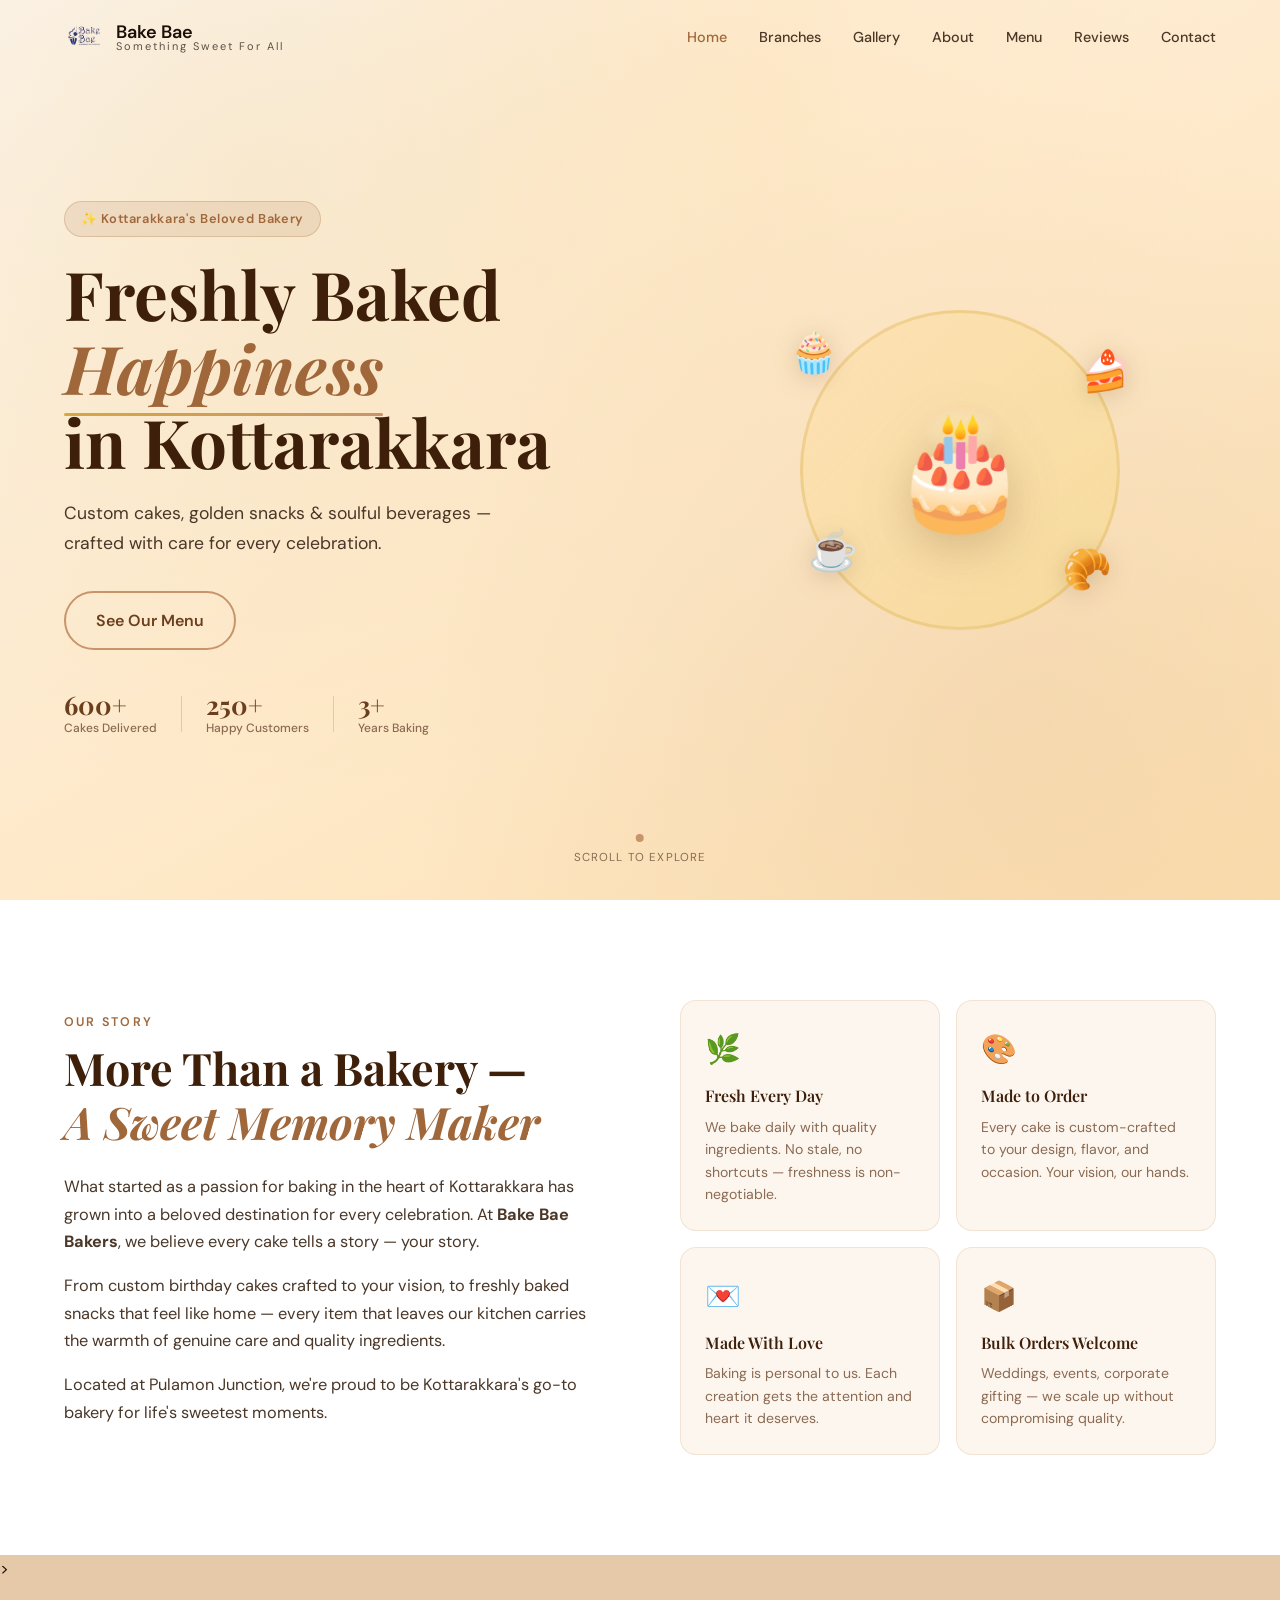
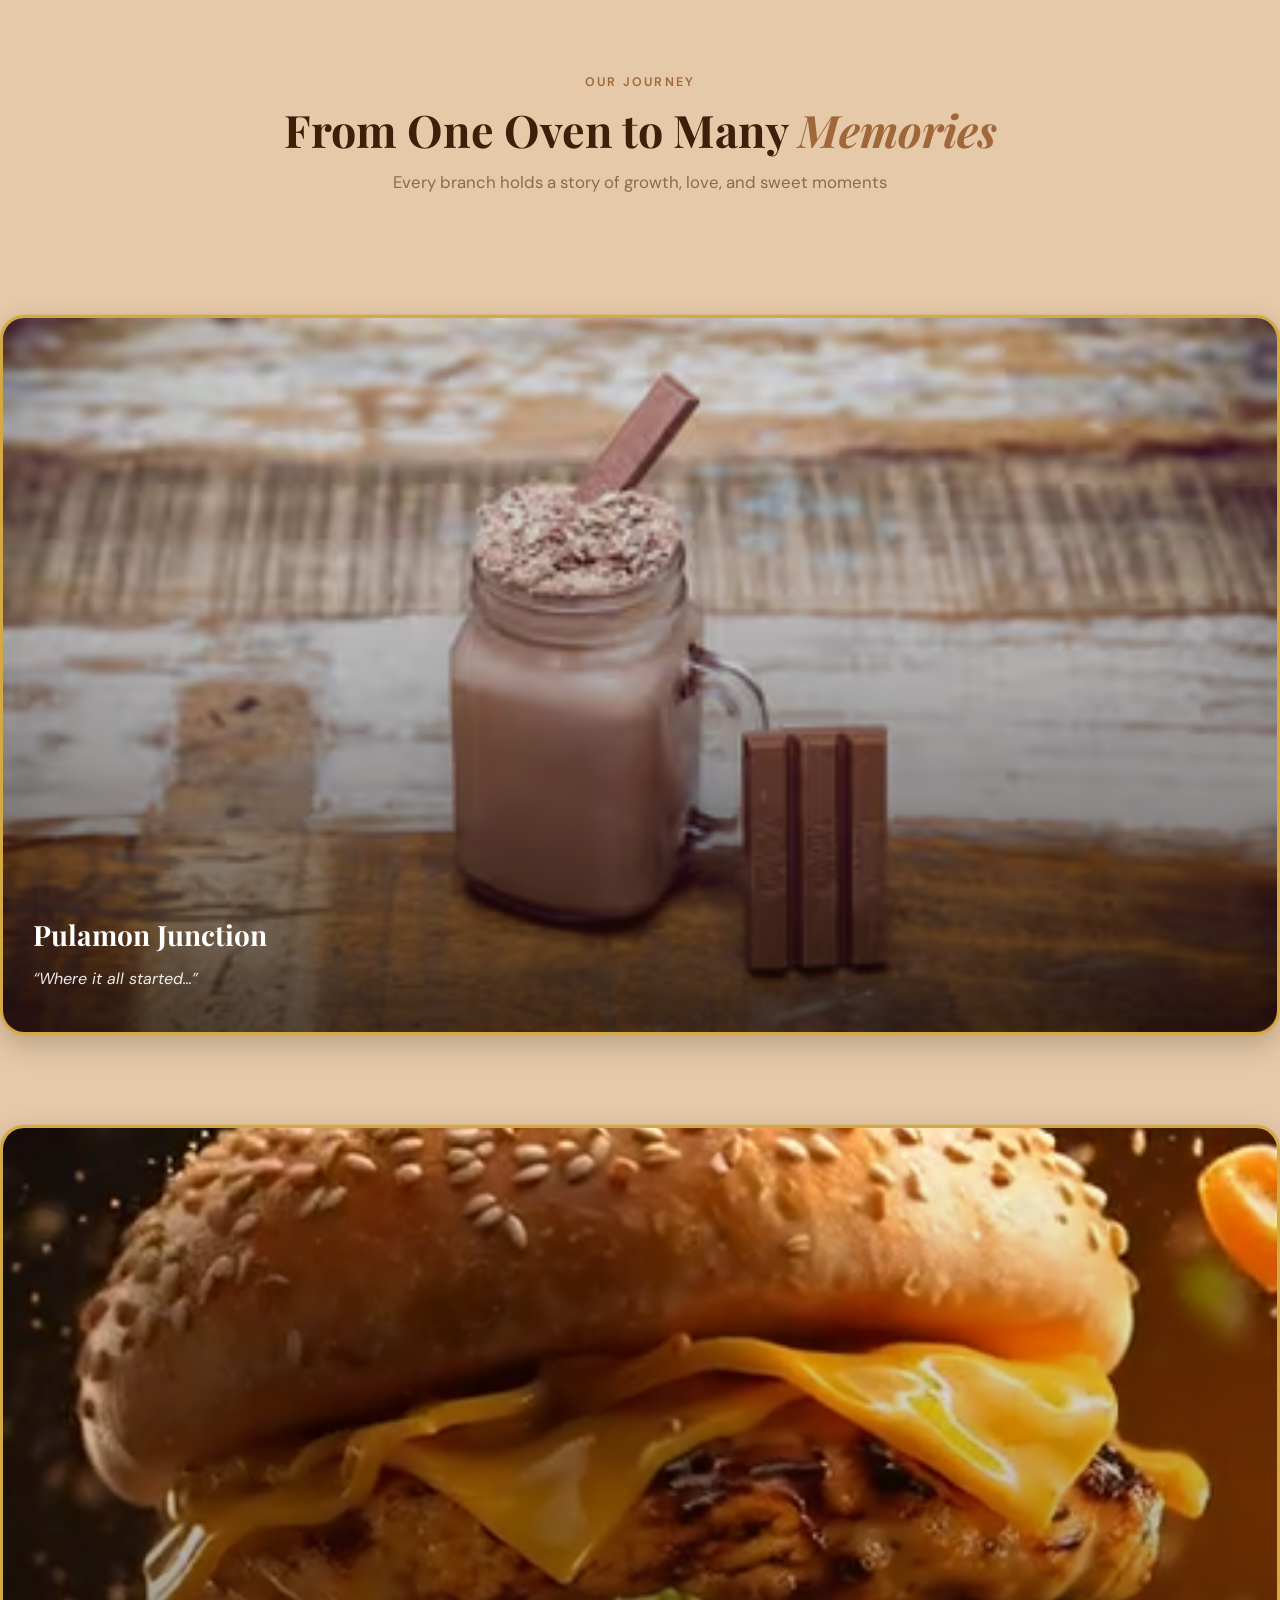
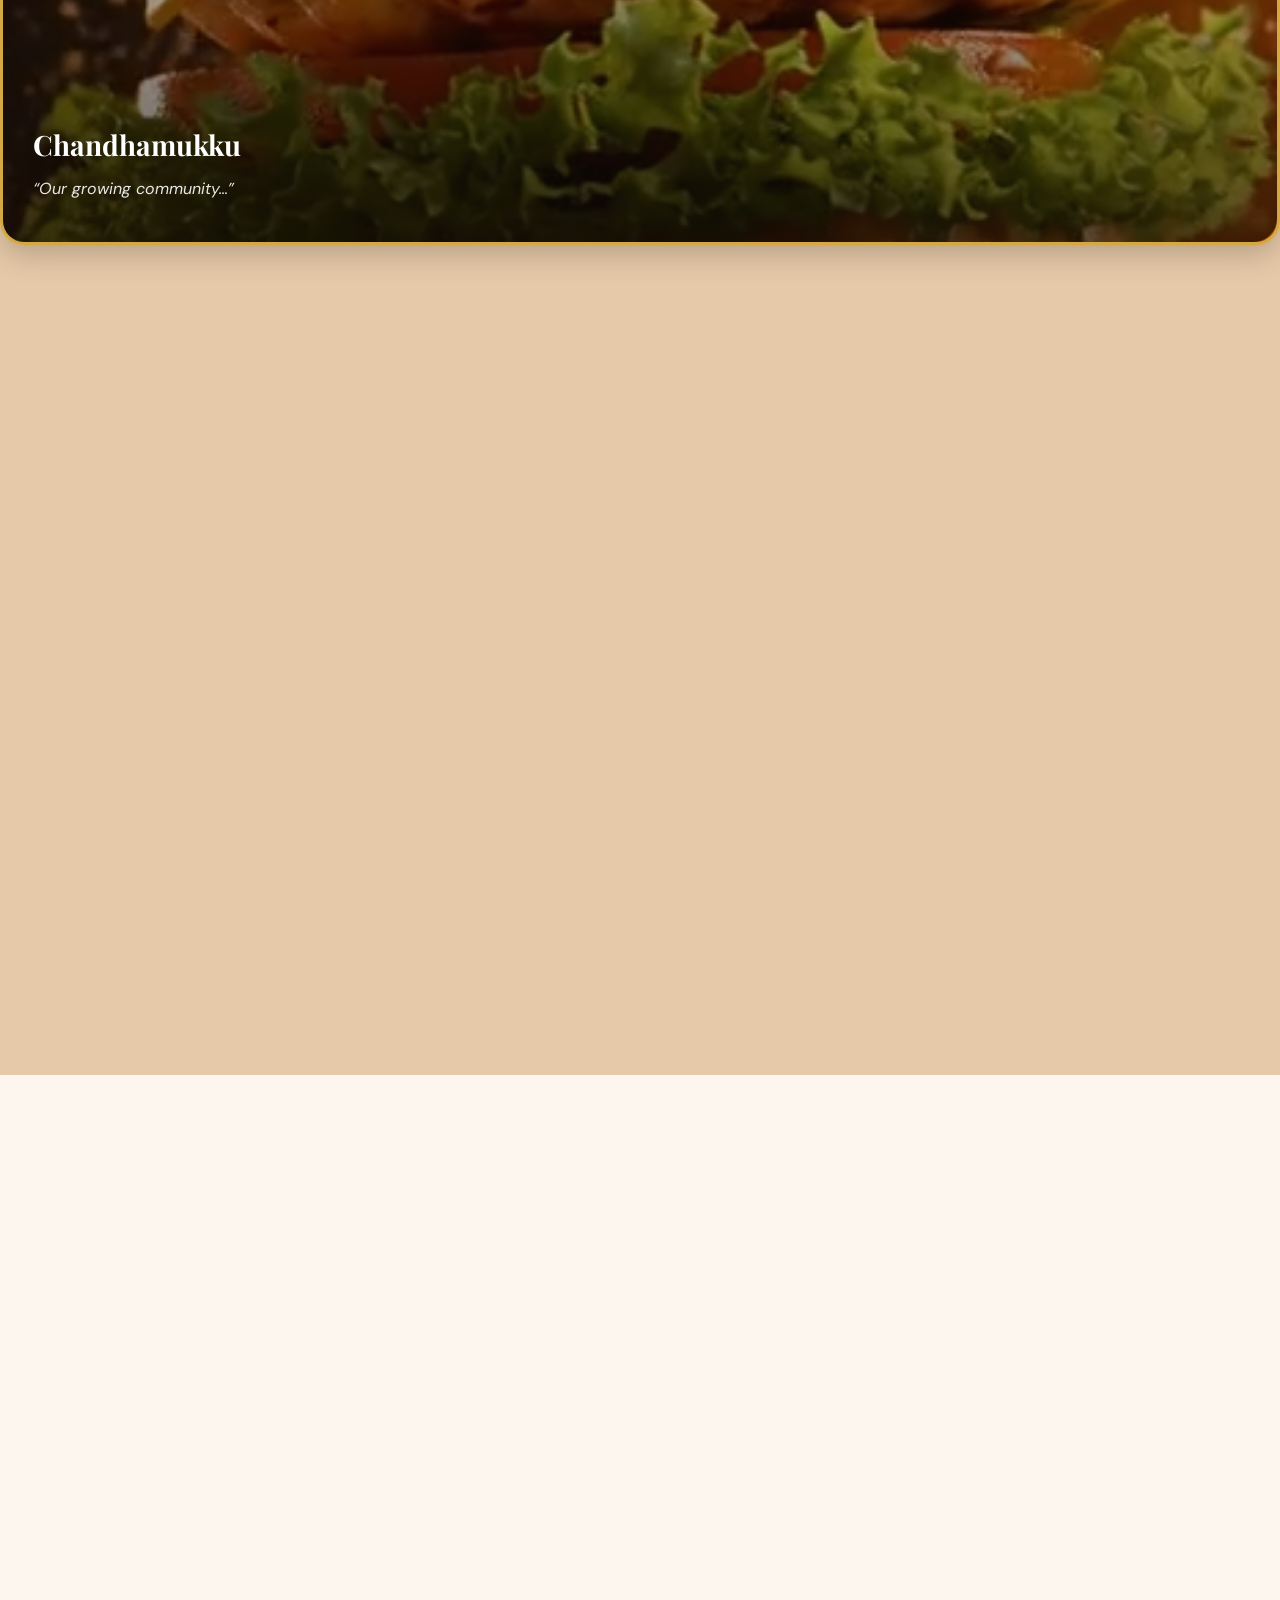
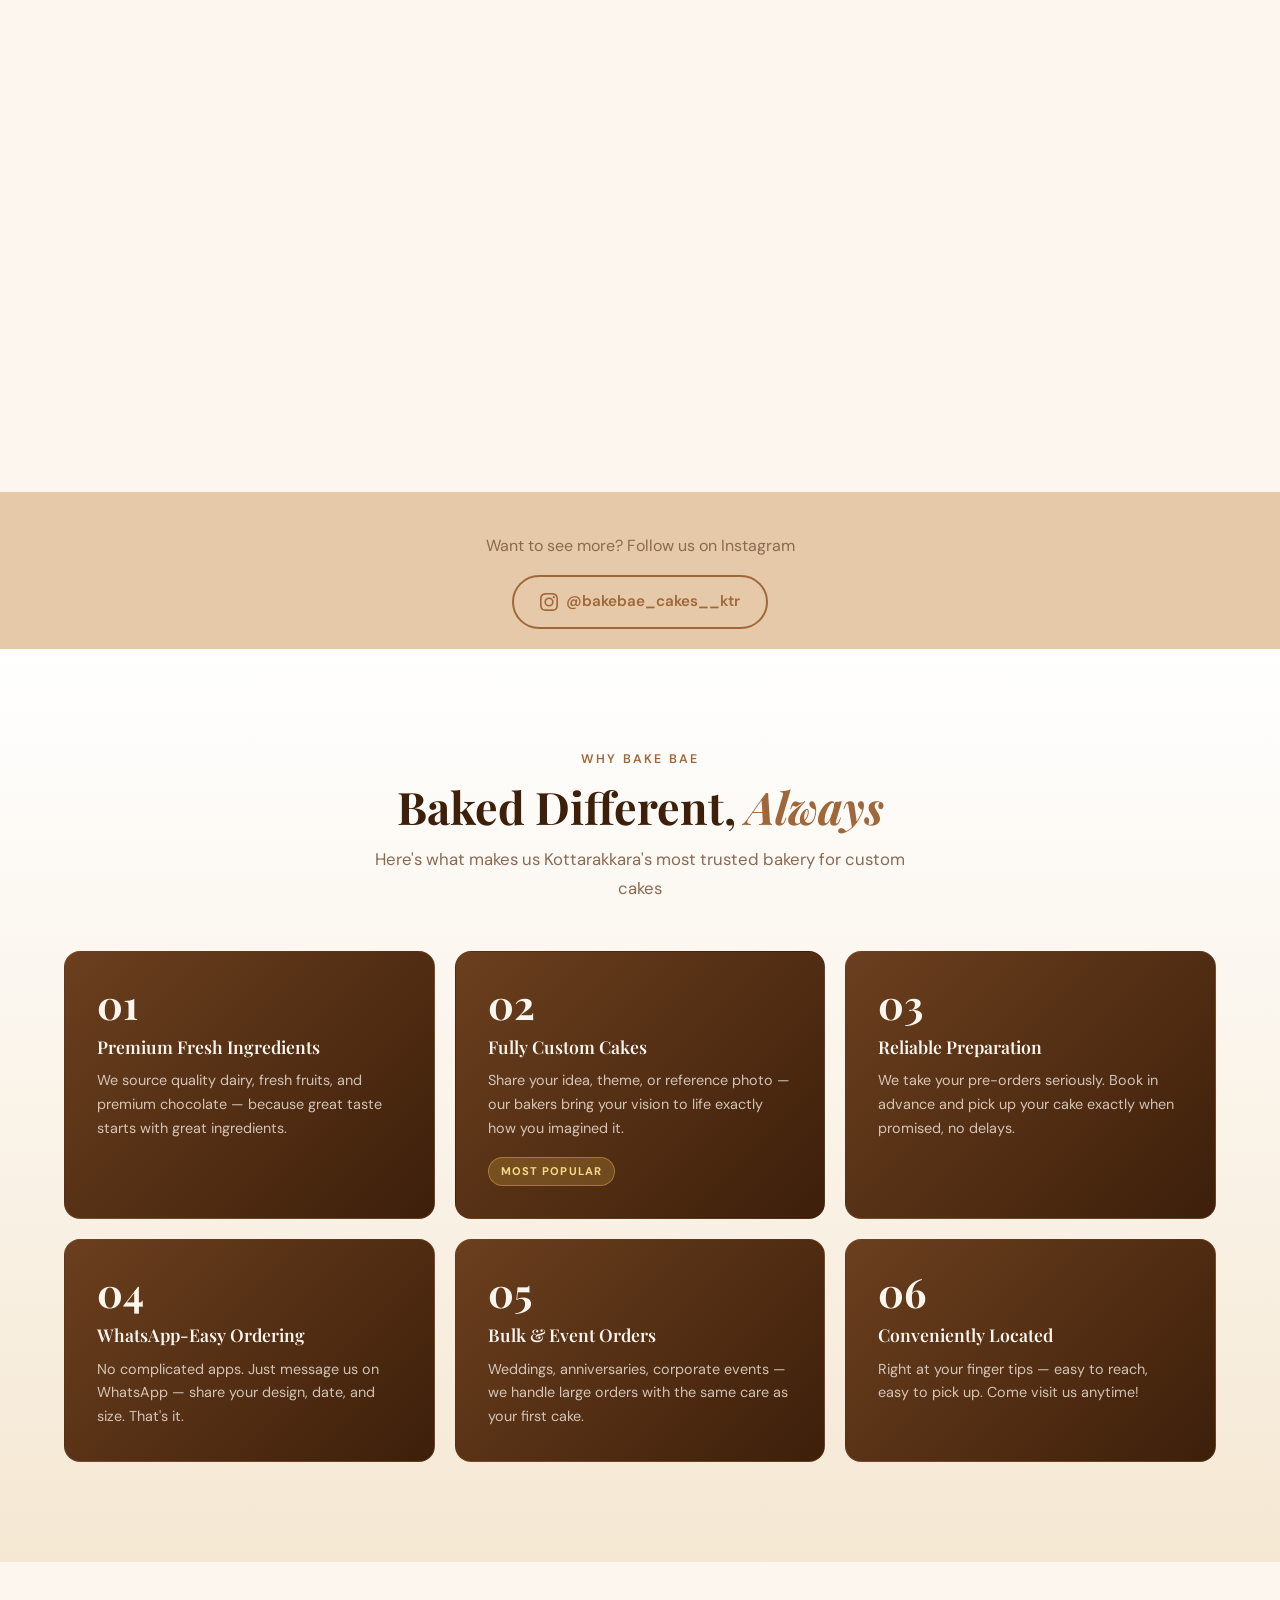
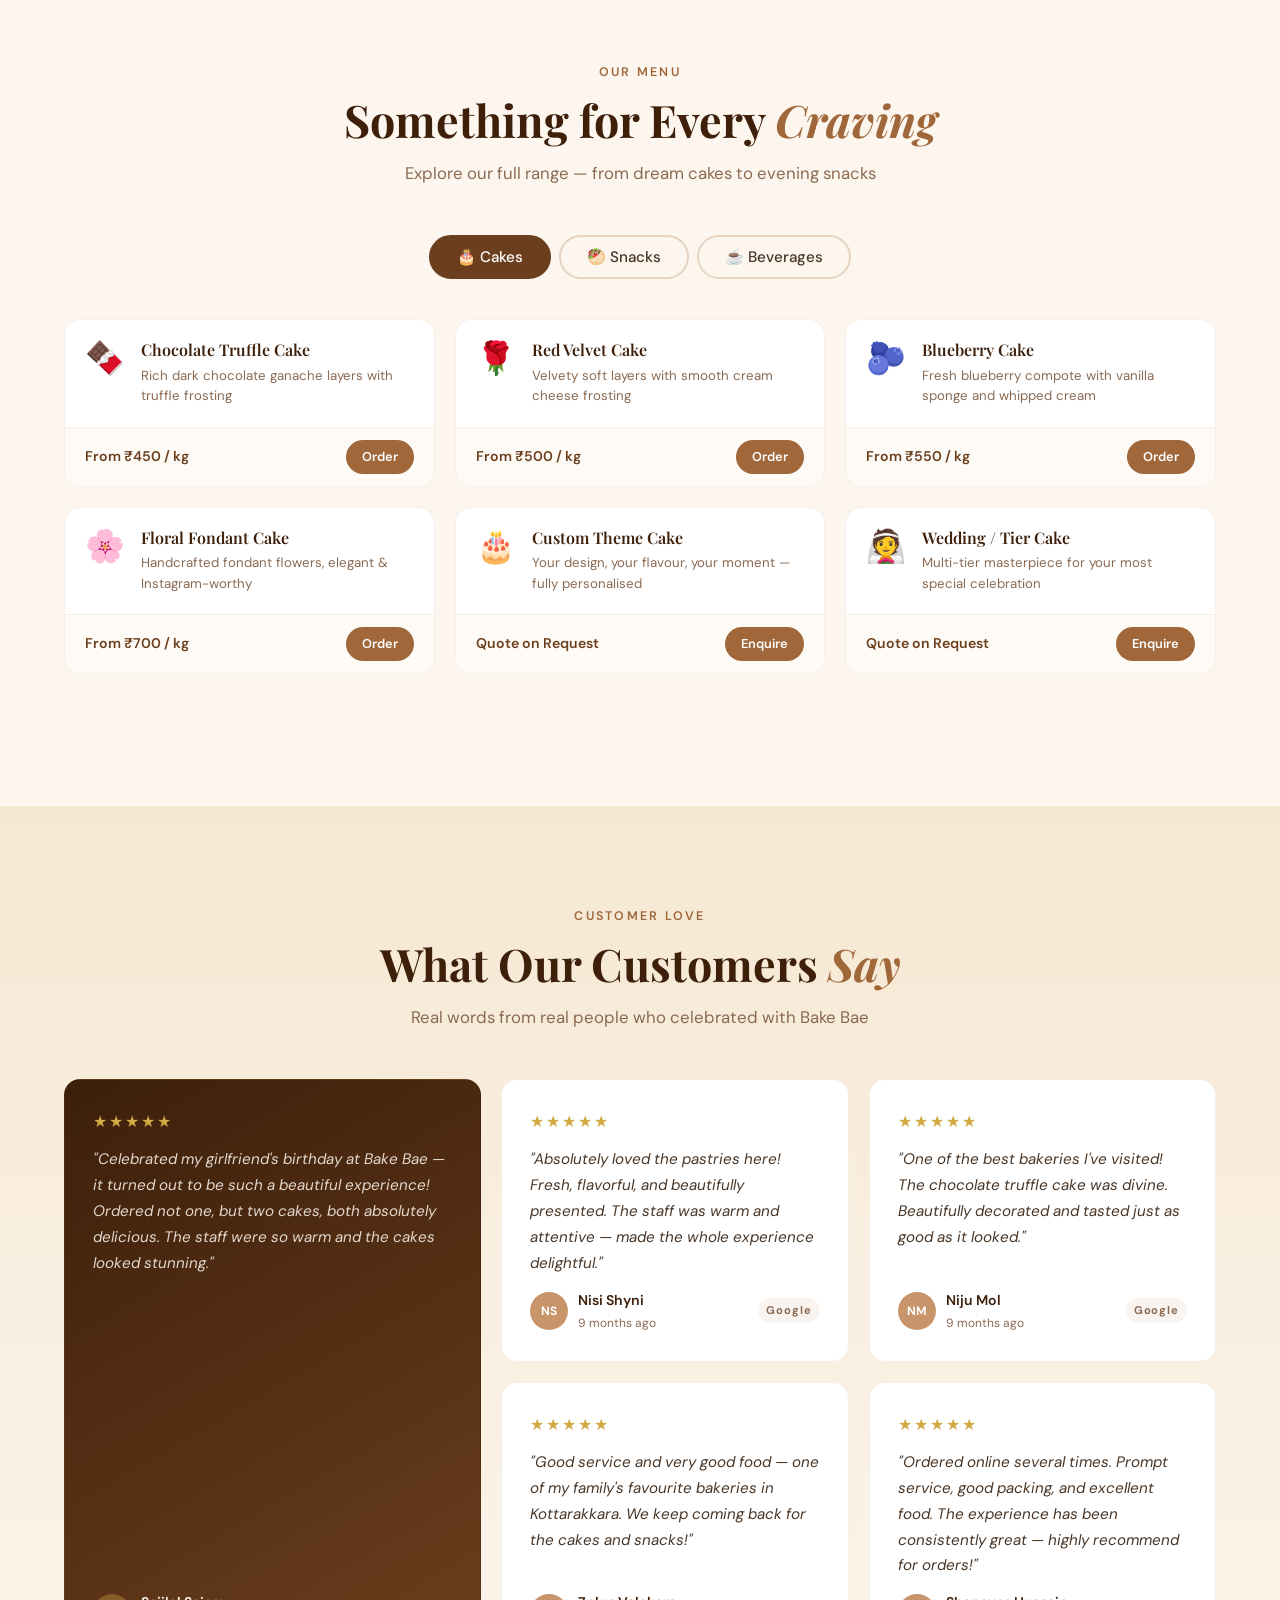
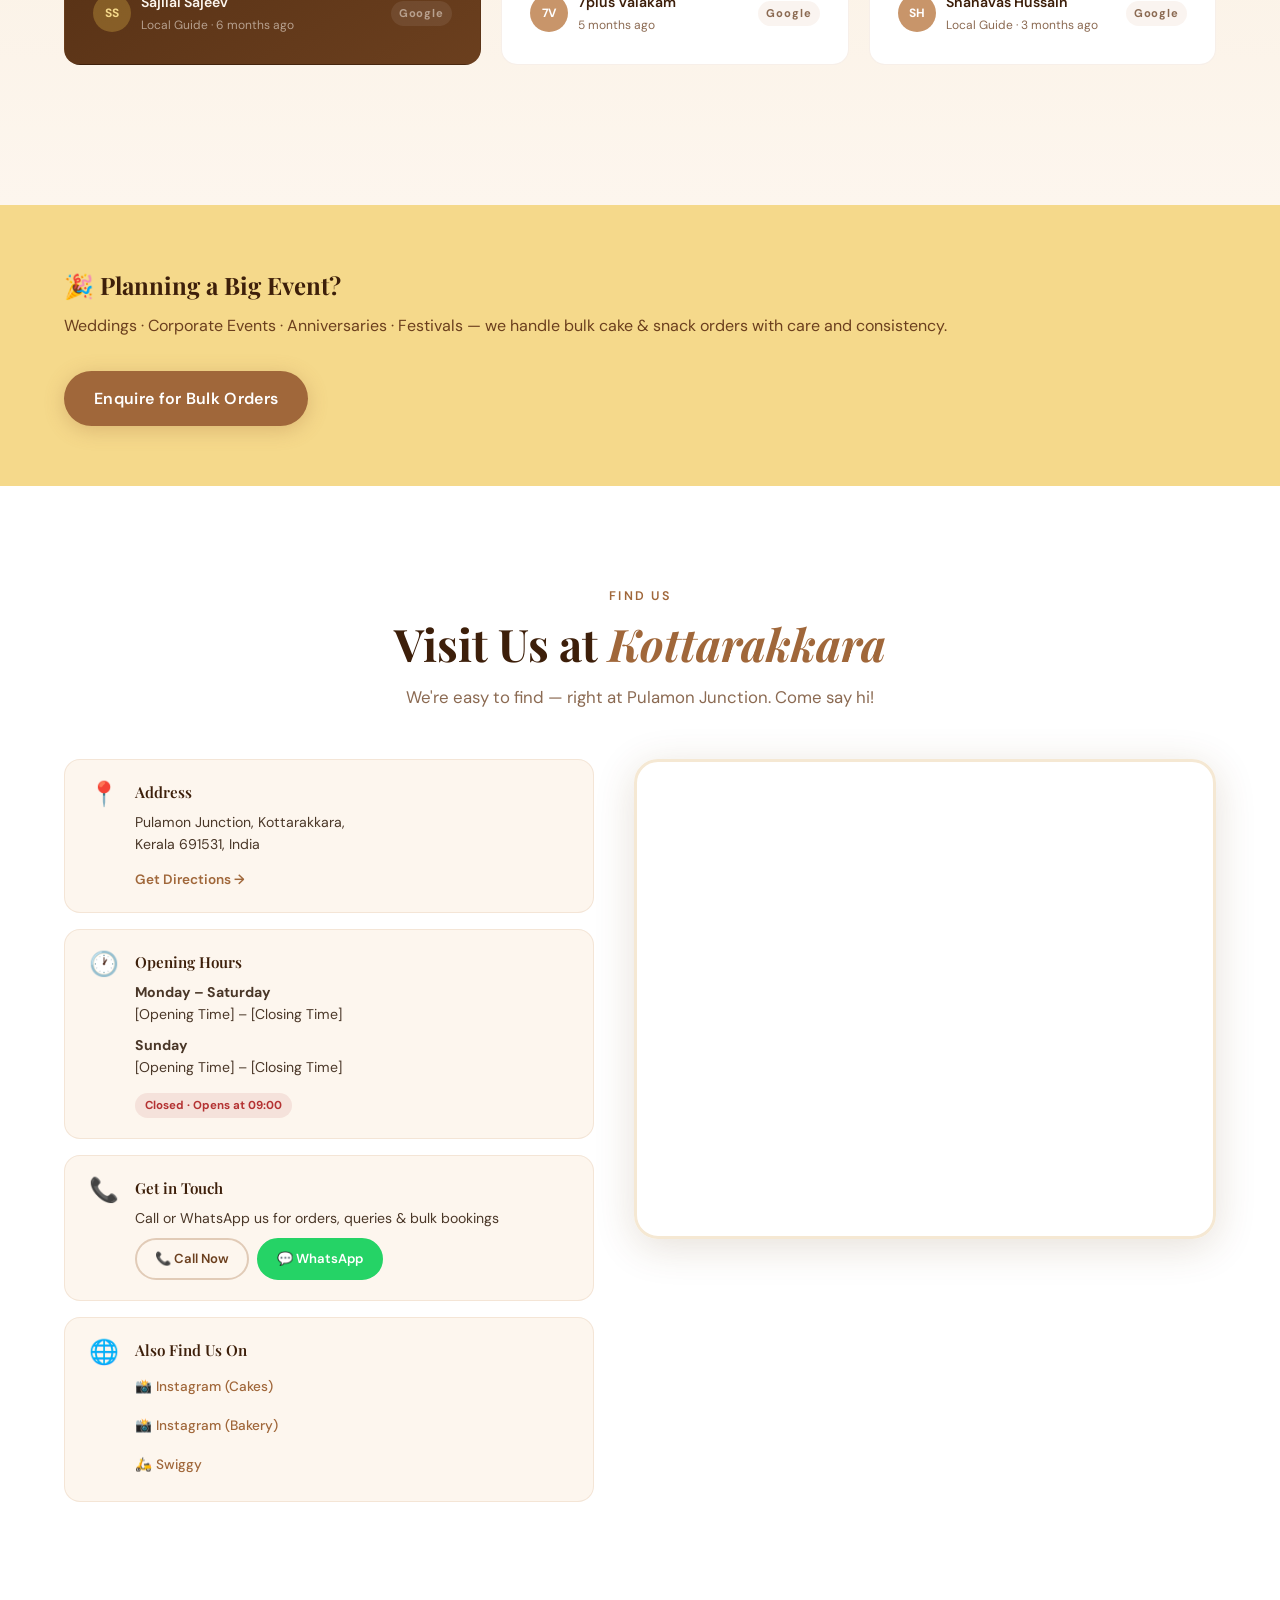
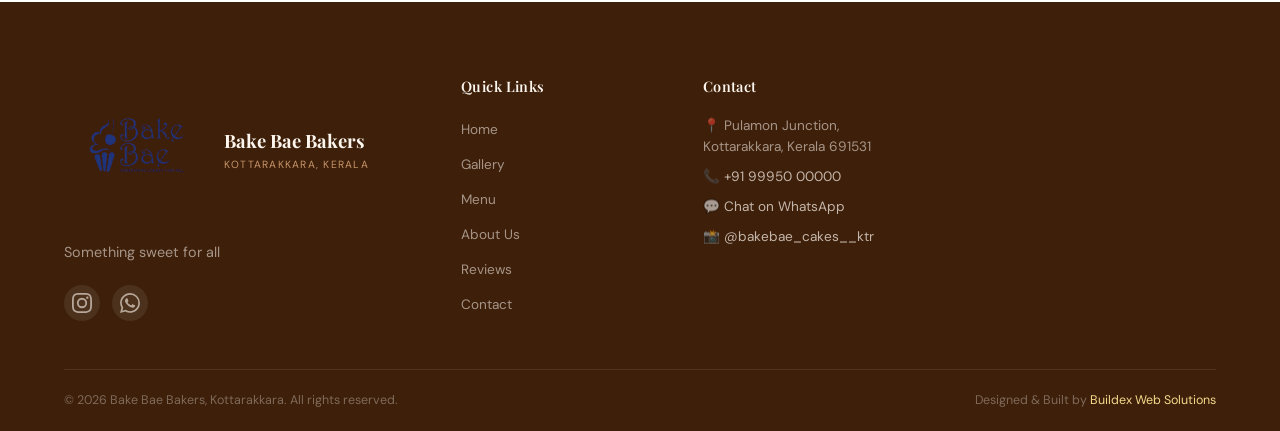
==== home.html @ 5110b425 "header and footer" ====
<!DOCTYPE html>
<html lang="en">
<head>
  <meta charset="UTF-8" />
  <meta name="viewport" content="width=device-width, initial-scale=1.0" />
  <meta name="description" content="Bake Bae Bakers – Freshly baked custom cakes, snacks, and beverages in Kottarakkara, Kerala. Order your dream cake on WhatsApp today!" />
  <meta name="keywords" content="bakery Kottarakkara, custom cakes Kerala, birthday cakes Kottarakkara, Bake Bae, cake shop Kerala, order cake WhatsApp" />
  <meta property="og:title" content="Bake Bae Bakers – Kottarakkara's Favourite Bakery" />
  <meta property="og:description" content="Custom cakes, snacks & beverages made with love. Order on WhatsApp." />
  <meta property="og:type" content="website" />
  <title>Bake Bae Bakers – Kottarakkara's Favourite Bakery</title>
  <link rel="preconnect" href="https://fonts.googleapis.com" />
  <link rel="preconnect" href="https://fonts.gstatic.com" crossorigin />
  <link href="https://fonts.googleapis.com/css2?family=Playfair+Display:ital,wght@0,400;0,600;0,700;1,400;1,600&family=DM+Sans:wght@300;400;500;600&display=swap" rel="stylesheet" />
  <link rel="stylesheet" href="style.css" />

  <style>
  body {
    background: #E6C9A8; /* your beige tone */
  }
</style>

</head>
<body>

  <!-- ===== NAVBAR ===== -->
  <nav class="navbar" id="navbar">
    <div class="nav-container">
      <a href="#home" class="nav-logo brand">
  <img src="assets/logo.png" class="logo">
  <div class="brand-text">
    <span class="brand-name">Bake Bae</span>
    <span class="brand-sub">Something Sweet For All</span>
  </div>
</a>
      <ul class="nav-links" id="navLinks">
        <li><a href="#home">Home</a></li>
        <li><a href="#branches">Branches</a></li>
        <li><a href="#gallery">Gallery</a></li>
        <li><a href="#why-us">About</a></li>
        <li><a href="#menu">Menu</a></li>
        <li><a href="#reviews">Reviews</a></li>
        <li><a href="#contact">Contact</a></li>

      </ul>
      <button class="hamburger" id="hamburger" aria-label="Toggle menu">
        <span></span><span></span><span></span>
      </button>
    </div>
  </nav>

  <!-- ===== HERO SECTION ===== -->
  <section class="hero" id="home">
    <div class="hero-bg-pattern"></div>
    <div class="hero-content">
      <div class="hero-badge fade-in">✨ Kottarakkara's Beloved Bakery</div>
      <h1 class="hero-title fade-in delay-1">
        Freshly Baked<br />
        <em>Happiness</em><br />
        in Kottarakkara 
      </h1>
      <p class="hero-sub fade-in delay-2">
        Custom cakes, golden snacks &amp; soulful beverages —<br class="br-hide" />
        crafted with care for every celebration.
      </p>
      <div class="hero-actions fade-in delay-3">

        <a href="#menu" class="btn-secondary">See Our Menu</a>
      </div>
      <div class="hero-trust fade-in delay-4">
        <div class="trust-item">
          <span class="trust-num">600+</span>
          <span class="trust-label">Cakes Delivered</span>
        </div>
        <div class="trust-divider"></div>
        <div class="trust-item">
          <span class="trust-num">250+</span>
          <span class="trust-label">Happy Customers</span>
        </div>
        <div class="trust-divider"></div>
        <div class="trust-item">
          <span class="trust-num">3+</span>
          <span class="trust-label">Years Baking</span>
        </div>
      </div>
    </div>
    <div class="hero-visual fade-in delay-2">
      <div class="hero-cake-display">
        <div class="cake-circle-bg"></div>
        <div class="cake-emoji-main">🎂</div>
        <div class="floating-item item-1">🧁</div>
        <div class="floating-item item-2">🍰</div>
        <div class="floating-item item-3">☕</div>
        <div class="floating-item item-4">🥐</div>
      </div>
    </div>
    <div class="hero-scroll-hint">
      <div class="scroll-dot"></div>
      <span>Scroll to explore</span>
    </div>
  </section>

  <!-- ===== BRAND STORY ===== -->
  <section class="brand-story">
    <div class="container">
      <div class="story-grid">
        <div class="story-text fade-up">
          <div class="section-label">Our Story</div>
          <h2 class="section-title">More Than a Bakery —<br /><em>A Sweet Memory Maker</em></h2>
          <p>What started as a passion for baking in the heart of Kottarakkara has grown into a beloved destination for every celebration. At <strong>Bake Bae Bakers</strong>, we believe every cake tells a story — your story.</p>
          <p>From custom birthday cakes crafted to your vision, to freshly baked snacks that feel like home — every item that leaves our kitchen carries the warmth of genuine care and quality ingredients.</p>
          <p>Located at Pulamon Junction, we're proud to be Kottarakkara's go-to bakery for life's sweetest moments.</p>
         
        </div>
        <div class="story-values fade-up delay-1">
          <div class="value-card">
            <div class="value-icon">🌿</div>
            <h3>Fresh Every Day</h3>
            <p>We bake daily with quality ingredients. No stale, no shortcuts — freshness is non-negotiable.</p>
          </div>
          <div class="value-card">
            <div class="value-icon">🎨</div>
            <h3>Made to Order</h3>
            <p>Every cake is custom-crafted to your design, flavor, and occasion. Your vision, our hands.</p>
          </div>
          <div class="value-card">
            <div class="value-icon">💌</div>
            <h3>Made With Love</h3>
            <p>Baking is personal to us. Each creation gets the attention and heart it deserves.</p>
          </div>
          <div class="value-card">
            <div class="value-icon">📦</div>
            <h3>Bulk Orders Welcome</h3>
            <p>Weddings, events, corporate gifting — we scale up without compromising quality.</p>
          </div>
        </div>
      </div>
    </div>
  </section>
<section class="Branches" id="branches"></section>>
    <div class="story-list">
          <div style="height: 40px;"></div>


          <div class="section-header fade-up">
          <div class="section-label">Our Journey</div>
          <h2 class="section-title">From One Oven to Many <em>Memories</em></h2>
          <p class="section-sub">Every branch holds a story of growth, love, and sweet moments</p>
        </div>


      

      <!-- BRANCH 1 -->


      <div class="story-card fade-up">
        <div class="story-carousel">
      <div class="carousel-track">
        <div class="carousel-slide" style="background-image: url('assets/branch1-1.jpg');"></div>
        <div class="carousel-slide" style="background-image: url('assets/branch1-2.jpg');"></div>
        <div class="carousel-slide" style="background-image: url('assets/branch1-3.jpg');"></div>
      </div>
    </div>
        <div class="story-overlay">
        <div class="info-panel">
          <p>📍 Pulamon Junction, Kottarakkara</p>
          <p>📞 +91 99950 00000</p>
          <a href="https://maps.google.com/?q=Pulamon+Junction" target="_blank">View Map</a>
        </div>

          <div class="story-content">
            <h3>Pulamon Junction</h3>
            <p class="story-line">“Where it all started…”</p>
            <div class="story-details">

            </div>
          </div>
        </div>
      </div>

      <!-- BRANCH 2 -->
      <div class="story-card fade-up delay-1">
        <div class="story-carousel">
      <div class="carousel-track">
        <div class="carousel-slide" style="background-image: url('assets/branch2-1.jpg');"></div>
        <div class="carousel-slide" style="background-image: url('assets/branch2-2.jpg');"></div>
        <div class="carousel-slide" style="background-image: url('assets/branch2-3.jpg');"></div>
      </div>
    </div>
        <div class="story-overlay">
              <div class="info-panel">
          <p>📍 Chandhamukku, Kottarakkara</p>
          <p>📞 +91 99950 00000</p>
          <a href="https://maps.google.com/?q=Pulamon+Junction" target="_blank">View Map</a>
        </div>
            <div class="story-content">
            <h3>Chandhamukku</h3>
            <p class="story-line">“Our growing community…”</p>
            <div class="story-details"></div>
            </div>
        </div>
      </div>

      <!-- BRANCH 3 -->
      <div class="story-card fade-up delay-2">
        <div class="story-carousel">
      <div class="carousel-track">
        <div class="carousel-slide" style="background-image: url('assets/branch3-1.jpg');"></div>
        <div class="carousel-slide" style="background-image: url('assets/branch3-2.jpg');"></div>
        <div class="carousel-slide" style="background-image: url('assets/branch3-3.jpg');"></div>
      </div>
    </div>
        <div class="story-overlay">
              <div class="info-panel">
          <p>📍 bus stand, Kottarakkara</p>
          <p>📞 +91 99950 00000</p>
          <a href="https://maps.google.com/?q=Pulamon+Junction" target="_blank">View Map</a>
        </div>
          <div class="story-content">
            <h3>Bus Stand</h3>
            <p class="story-line">“Our growing community…”</p>
            <div class="story-details">

            </div>
          </div>
        </div>
      </div>

    </div>
</section>

  <!-- ===== CAKE GALLERY ===== -->
  <section class="gallery-section" id="gallery">
    <div class="container">
      <div class="section-header fade-up">
        <div class="section-label">Our Creations</div>
        <h2 class="section-title">Every Creation, a <em>Masterpiece</em></h2>
        <p class="section-sub">Scroll through some of our most loved dishes</p>
      </div>
      
      <div class="gallery-grid fade-up delay-1">
        <div class="gallery-item" data-cat="birthday">
          <div class="gallery-img">
            <img src="assets/branch2-3.jpg" alt="Chocolate Cake">
          </div>
          <div class="gallery-overlay">

          </div>
        </div>
        <div class="gallery-item tall" data-cat="custom">
          <div class="gallery-img">
            <img src="assets/branch1-1.jpg" alt="Chocolate Cake">
          </div>
          <div class="gallery-overlay">

          </div>
        </div>
        <div class="gallery-item" data-cat="pastry">
         <div class="gallery-img">
            <img src="assets/branch2-1.jpg" alt="Chocolate Cake">
          </div>
          <div class="gallery-overlay">
            
          </div>
        </div>
        <div class="gallery-item" data-cat="birthday">
          <div class="gallery-img">
            <img src="assets/branch1-3.jpg" alt="Chocolate Cake">
          </div>
          <div class="gallery-overlay">

          </div>
        </div>
        <div class="gallery-item" data-cat="custom">
          <div class="gallery-img">
            <img src="assets/branch1-1.jpg" alt="Chocolate Cake">
          </div>
          <div class="gallery-overlay">

          </div>
        </div>
        <div class="gallery-item tall" data-cat="birthday">
          <div class="gallery-img">
            <img src="assets/branch1-2.jpg" alt="Chocolate Cake">
          </div>
          <div class="gallery-overlay">

          </div>
        </div>
        <div class="gallery-item" data-cat="pastry">
          <div class="gallery-img">
          <img src="assets/branch1-1.jpg" alt="Chocolate Cake">
        </div>
          <div class="gallery-overlay">

          </div>
        </div>
        

  </section>
<div class="gallery-cta fade-up">
     <p>Want to see more? Follow us on Instagram</p>
     <a href="https://www.instagram.com/bakebae_cakes__ktr/" target="_blank" class="btn-outline">
       <svg width="18" height="18" viewBox="0 0 24 24" fill="currentColor"><path d="M12 2.163c3.204 0 3.584.012 4.85.07 3.252.148 4.771 1.691 4.919 4.919.058 1.265.069 1.645.069 4.849 0 3.205-.012 3.584-.069 4.849-.149 3.225-1.664 4.771-4.919 4.919-1.266.058-1.644.07-4.85.07-3.204 0-3.584-.012-4.849-.07-3.26-.149-4.771-1.699-4.919-4.92-.058-1.265-.07-1.644-.07-4.849 0-3.204.013-3.583.07-4.849.149-3.227 1.664-4.771 4.919-4.919 1.266-.057 1.645-.069 4.849-.069zM12 0C8.741 0 8.333.014 7.053.072 2.695.272.273 2.69.073 7.052.014 8.333 0 8.741 0 12c0 3.259.014 3.668.072 4.948.2 4.358 2.618 6.78 6.98 6.98C8.333 23.986 8.741 24 12 24c3.259 0 3.668-.014 4.948-.072 4.354-.2 6.782-2.618 6.979-6.98.059-1.28.073-1.689.073-4.948 0-3.259-.014-3.667-.072-4.947-.196-4.354-2.617-6.78-6.979-6.98C15.668.014 15.259 0 12 0zm0 5.838a6.162 6.162 0 100 12.324 6.162 6.162 0 000-12.324zM12 16a4 4 0 110-8 4 4 0 010 8zm6.406-11.845a1.44 1.44 0 100 2.881 1.44 1.44 0 000-2.881z"/></svg>
       @bakebae_cakes__ktr
     </a>
   </div>
</div>
  <!-- ===== WHY CHOOSE US ===== -->
  <section class="why-us" id="why-us">
    <div class="container">
      <div class="section-header fade-up">
        <div class="section-label">Why Bake Bae</div>
        <h2 class="section-title">Baked Different, <em>Always</em></h2>
        <p class="section-sub">Here's what makes us Kottarakkara's most trusted bakery for custom cakes</p>
      </div>
      <div class="why-grid fade-up delay-1">
        <div class="why-card">
          <div class="why-num">01</div>
    
          <h3>Premium Fresh Ingredients</h3>
          <p>We source quality dairy, fresh fruits, and premium chocolate — because great taste starts with great ingredients.</p>
        </div>
        <div class="why-card featured">
          <div class="why-num">02</div>
    
          <h3>Fully Custom Cakes</h3>
          <p>Share your idea, theme, or reference photo — our bakers bring your vision to life exactly how you imagined it.</p>
          <div class="featured-badge">Most Popular</div>
        </div>
        <div class="why-card">
          <div class="why-num">03</div>
      
          <h3>Reliable Preparation</h3>
          <p>We take your pre-orders seriously. Book in advance and pick up your cake exactly when promised, no delays.</p>
        </div>
        <div class="why-card">
          <div class="why-num">04</div>
       
          <h3>WhatsApp-Easy Ordering</h3>
          <p>No complicated apps. Just message us on WhatsApp — share your design, date, and size. That's it.</p>
        </div>
        <div class="why-card">
          <div class="why-num">05</div>
 
          <h3>Bulk & Event Orders</h3>
          <p>Weddings, anniversaries, corporate events — we handle large orders with the same care as your first cake.</p>
        </div>
        <div class="why-card">
          <div class="why-num">06</div>
   
          <h3>Conveniently Located</h3>
          <p>Right at your finger tips — easy to reach, easy to pick up. Come visit us anytime!</p>
        </div>
      </div>
    </div>
  </section>

  <!-- ===== MENU SECTION ===== -->
  <section class="menu-section" id="menu">
    <div class="container">
      <div class="section-header fade-up">
        <div class="section-label">Our Menu</div>
        <h2 class="section-title">Something for Every <em>Craving</em></h2>
        <p class="section-sub">Explore our full range — from dream cakes to evening snacks</p>
      </div>
      <div class="menu-tabs fade-up">
        <button class="menu-tab active" data-tab="cakes">🎂 Cakes</button>
        <button class="menu-tab" data-tab="snacks">🥙 Snacks</button>
        <button class="menu-tab" data-tab="beverages">☕ Beverages</button>
      </div>
      <div class="menu-content">
        <!-- CAKES -->
        <div class="menu-panel active" id="tab-cakes">
          <div class="menu-grid">
            <div class="menu-card">
              <div class="menu-card-top">
                <span class="menu-emoji">🍫</span>
                <div class="menu-info">
                  <h4>Chocolate Truffle Cake</h4>
                  <p>Rich dark chocolate ganache layers with truffle frosting</p>
                </div>
              </div>
              <div class="menu-card-bottom">
                <span class="menu-price">From ₹450 / kg</span>
                <a href="order.html?cake=Chocolate%20Truffle" class="menu-order">Order</a>
              </div>
            </div>
            <div class="menu-card">
              <div class="menu-card-top">
                <span class="menu-emoji">🌹</span>
                <div class="menu-info">
                  <h4>Red Velvet Cake</h4>
                  <p>Velvety soft layers with smooth cream cheese frosting</p>
                </div>
              </div>
              <div class="menu-card-bottom">
                <span class="menu-price">From ₹500 / kg</span>
                <a href="order.html?cake=Red%20Velvet" class="menu-order">Order</a>
              </div>
            </div>
            <div class="menu-card">
              <div class="menu-card-top">
                <span class="menu-emoji">🫐</span>
                <div class="menu-info">
                  <h4>Blueberry Cake</h4>
                  <p>Fresh blueberry compote with vanilla sponge and whipped cream</p>
                </div>
              </div>
              <div class="menu-card-bottom">
                <span class="menu-price">From ₹550 / kg</span>
                <a href="order.html?cake=Blueberry" class="menu-order">Order</a>
              </div>
            </div>
            <div class="menu-card">
              <div class="menu-card-top">
                <span class="menu-emoji">🌸</span>
                <div class="menu-info">
                  <h4>Floral Fondant Cake</h4>
                  <p>Handcrafted fondant flowers, elegant & Instagram-worthy</p>
                </div>
              </div>
              <div class="menu-card-bottom">
                <span class="menu-price">From ₹700 / kg</span>
                <a href="https://wa.me/919995000000?text=Hi%2C%20I%20want%20to%20order%20a%20Floral%20Fondant%20Cake%20from%20Bake%20Bae" target="_blank" class="menu-order">Order</a>
              </div>
            </div>
            <div class="menu-card">
              <div class="menu-card-top">
                <span class="menu-emoji">🎂</span>
                <div class="menu-info">
                  <h4>Custom Theme Cake</h4>
                  <p>Your design, your flavour, your moment — fully personalised</p>
                </div>
              </div>
              <div class="menu-card-bottom">
                <span class="menu-price">Quote on Request</span>
                <a href="https://wa.me/919995000000?text=Hi%2C%20I%20want%20a%20custom%20theme%20cake%20from%20Bake%20Bae" target="_blank" class="menu-order">Enquire</a>
              </div>
            </div>
            
            <div class="menu-card">
              <div class="menu-card-top">
                <span class="menu-emoji">👰</span>
                <div class="menu-info">
                  <h4>Wedding / Tier Cake</h4>
                  <p>Multi-tier masterpiece for your most special celebration</p>
                </div>
              </div>
              <div class="menu-card-bottom">
                <span class="menu-price">Quote on Request</span>
                <a href="https://wa.me/919995000000?text=Hi%2C%20I%20want%20to%20enquire%20about%20a%20wedding%20cake%20from%20Bake%20Bae" target="_blank" class="menu-order">Enquire</a>
              </div>
            </div>
          </div>
        </div>
        <!-- SNACKS -->
        <div class="menu-panel" id="tab-snacks">
          <div class="menu-grid">
            <div class="menu-card">
              <div class="menu-card-top">
                <span class="menu-emoji">🌯</span>
                <div class="menu-info">
                  <h4>Chicken Shawarma</h4>
                  <p>Juicy marinated chicken wrapped in soft pita with garlic sauce</p>
                </div>
              </div>
              
            </div>
            <div class="menu-card">
              <div class="menu-card-top">
                <span class="menu-emoji">🥟</span>
                <div class="menu-info">
                  <h4>Chicken Puffs</h4>
                  <p>Flaky golden pastry filled with spiced chicken keema</p>
                </div>
              </div>
              
            </div>
            <div class="menu-card">
              <div class="menu-card-top">
                <span class="menu-emoji">🍗</span>
                <div class="menu-info">
                  <h4>Chicken Cutlet</h4>
                  <p>Crispy coated Kerala-style chicken cutlets, freshly fried</p>
                </div>
              </div>
              
            </div>
            <div class="menu-card">
              <div class="menu-card-top">
                <span class="menu-emoji">🥐</span>
                <div class="menu-info">
                  <h4>Bakery Pastries</h4>
                  <p>Assorted fresh-baked pastries — ask for today's selection</p>
                </div>
              </div>
            
            </div>
          </div>
        </div>
        <!-- BEVERAGES -->
        <div class="menu-panel" id="tab-beverages">
          <div class="menu-grid">
            <div class="menu-card">
              <div class="menu-card-top">
                <span class="menu-emoji">☕</span>
                <div class="menu-info">
                  <h4>Fresh Coffee</h4>
                  <p>Rich, aromatic filter coffee and specialty brews</p>
                </div>
              </div>
              
            </div>
            <div class="menu-card">
              <div class="menu-card-top">
                <span class="menu-emoji">🥤</span>
                <div class="menu-info">
                  <h4>Fresh Juice</h4>
                  <p>Seasonal fruit juices made fresh — orange, pomegranate, mixed fruit</p>
                </div>
              </div>
             
            </div>
            <div class="menu-card">
              <div class="menu-card-top">
                <span class="menu-emoji">🧋</span>
                <div class="menu-info">
                  <h4>Milkshakes</h4>
                  <p>Thick, creamy shakes — strawberry, vanilla, chocolate &amp; more</p>
                </div>
              </div>
             
            </div>
            <div class="menu-card">
              <div class="menu-card-top">
                <span class="menu-emoji">🍋</span>
                <div class="menu-info">
                  <h4>Mojito &amp; Coolers</h4>
                  <p>Refreshing mocktails — orange mojito, lime mint, and more</p>
                </div>
              </div>
              
            </div>
          </div>
        </div>
      </div>
      
    </div>
  </section>

  <!-- ===== REVIEWS ===== -->
  <section class="reviews-section" id="reviews">
    <div class="container">
      <div class="section-header fade-up">
        <div class="section-label">Customer Love</div>
        <h2 class="section-title">What Our Customers <em>Say</em></h2>
        <p class="section-sub">Real words from real people who celebrated with Bake Bae</p>
      </div>
      <div class="reviews-grid fade-up delay-1">
        <div class="review-card featured-review">
          <div class="review-stars">★★★★★</div>
          <p class="review-text">"Celebrated my girlfriend's birthday at Bake Bae — it turned out to be such a beautiful experience! Ordered not one, but two cakes, both absolutely delicious. The staff were so warm and the cakes looked stunning."</p>
          <div class="review-author">
            <div class="author-avatar">SS</div>
            <div>
              <div class="author-name">Sajilal Sajeev</div>
              <div class="author-meta">Local Guide · 6 months ago</div>
            </div>
            <div class="review-source">Google</div>
          </div>
        </div>
        <div class="review-card">
          <div class="review-stars">★★★★★</div>
          <p class="review-text">"Absolutely loved the pastries here! Fresh, flavorful, and beautifully presented. The staff was warm and attentive — made the whole experience delightful."</p>
          <div class="review-author">
            <div class="author-avatar">NS</div>
            <div>
              <div class="author-name">Nisi Shyni</div>
              <div class="author-meta">9 months ago</div>
            </div>
            <div class="review-source">Google</div>
          </div>
        </div>
        <div class="review-card">
          <div class="review-stars">★★★★★</div>
          <p class="review-text">"One of the best bakeries I've visited! The chocolate truffle cake was divine. Beautifully decorated and tasted just as good as it looked."</p>
          <div class="review-author">
            <div class="author-avatar">NM</div>
            <div>
              <div class="author-name">Niju Mol</div>
              <div class="author-meta">9 months ago</div>
            </div>
            <div class="review-source">Google</div>
          </div>
        </div>
        <div class="review-card">
          <div class="review-stars">★★★★★</div>
          <p class="review-text">"Good service and very good food — one of my family's favourite bakeries in Kottarakkara. We keep coming back for the cakes and snacks!"</p>
          <div class="review-author">
            <div class="author-avatar">7V</div>
            <div>
              <div class="author-name">7plus Valakam</div>
              <div class="author-meta">5 months ago</div>
            </div>
            <div class="review-source">Google</div>
          </div>
        </div>
        <div class="review-card">
          <div class="review-stars">★★★★★</div>
          <p class="review-text">"Ordered online several times. Prompt service, good packing, and excellent food. The experience has been consistently great — highly recommend for orders!"</p>
          <div class="review-author">
            <div class="author-avatar">SH</div>
            <div>
              <div class="author-name">Shanavas Hussain</div>
              <div class="author-meta">Local Guide · 3 months ago</div>
            </div>
            <div class="review-source">Google</div>
          </div>
        </div>
      </div>
      
    </div>
  </section>


  

  <!-- ===== BULK ORDERS BANNER ===== -->
  <section class="bulk-section">
    <div class="container">
      <div class="bulk-inner fade-up">
        <div class="bulk-text">
          <h3>🎉 Planning a Big Event?</h3>
          <p>Weddings · Corporate Events · Anniversaries · Festivals — we handle bulk cake &amp; snack orders with care and consistency.</p>
        </div>
        <a href="https://wa.me/919995000000?text=Hi%2C%20I%20need%20to%20discuss%20a%20bulk%20order%20with%20Bake%20Bae" target="_blank" class="btn-primary">Enquire for Bulk Orders</a>
      </div>
    </div>
  </section>

  <!-- ===== LOCATION & CONTACT ===== -->
  <section class="contact-section" id="contact">
    <div class="container">
      <div class="section-header fade-up">
        <div class="section-label">Find Us</div>
        <h2 class="section-title">Visit Us at <em>Kottarakkara</em></h2>
        <p class="section-sub">We're easy to find — right at Pulamon Junction. Come say hi!</p>
      </div>
      <div class="contact-grid fade-up delay-1">
        <div class="contact-info">
          <div class="contact-card">
            <div class="contact-icon">📍</div>
            <div>
              <h4>Address</h4>
              <p>Pulamon Junction, Kottarakkara,<br />Kerala 691531, India</p>
              <a href="https://maps.google.com/?q=Bake+Bae+Bakers+Kottarakkara" target="_blank" class="contact-link">Get Directions →</a>
            </div>
          </div>
          <div class="contact-card">
            <div class="contact-icon">🕐</div>
            <div>
              <h4>Opening Hours</h4>
              <p><strong>Monday – Saturday</strong><br />[Opening Time] – [Closing Time]</p>
              <p><strong>Sunday</strong><br />[Opening Time] – [Closing Time]</p>
              <span class="open-badge" id="openBadge">Checking hours...</span>
            </div>
          </div>
          <div class="contact-card">
            <div class="contact-icon">📞</div>
            <div>
              <h4>Get in Touch</h4>
              <p>Call or WhatsApp us for orders, queries &amp; bulk bookings</p>
              <div class="contact-btns">
                <a href="tel:+919995000000" class="btn-contact">📞 Call Now</a>
                <a href="https://wa.me/919995000000?text=Hi%2C%20I%20want%20to%20enquire%20about%20Bake%20Bae" target="_blank" class="btn-contact wa">💬 WhatsApp</a>
              </div>
            </div>
          </div>
          <div class="contact-card">
            <div class="contact-icon">🌐</div>
            <div>
              <h4>Also Find Us On</h4>
              <div class="social-links">
                <a href="https://www.instagram.com/bakebae_cakes__ktr/" target="_blank" class="social-btn">📸 Instagram (Cakes)</a>
                <a href="https://www.instagram.com/bake_bae_bakers/" target="_blank" class="social-btn">📸 Instagram (Bakery)</a>
                <a href="https://www.swiggy.com/city/kollam/bake-bae-bakers-kottarakkara-rest978062" target="_blank" class="social-btn">🛵 Swiggy</a>
              </div>
            </div>
          </div>
        </div>
        <div class="contact-map">
          <iframe
            src="https://www.google.com/maps/embed?pb=!1m18!1m12!1m3!1d3940.3!2d76.776!3d9.003!2m3!1f0!2f0!3f0!3m2!1i1024!2i768!4f13.1!3m3!1m2!1s0x3b06280c7f1d9fe5%3A0xf83b2c7d8ef73dae!2sPulamon%20Junction%2C%20Kottarakkara%2C%20Kerala!5e0!3m2!1sen!2sin!4v1700000000000!5m2!1sen!2sin"
            width="100%"
            height="100%"
            style="border:0;"
            allowfullscreen=""
            loading="lazy"
            referrerpolicy="no-referrer-when-downgrade"
            title="Bake Bae Bakers Location"
          ></iframe>
        </div>
      </div>
    </div>
  </section>

  <!-- ===== FOOTER ===== -->
  <footer class="footer">
    <div class="container">
      <div class="footer-grid">
        <div class="footer-brand">
          <div class="footer-logo">
            <img src="assets/logo.png" alt="Bake Bae Logo" class="footer-logo-img">
            <div>
              <div class="footer-logo-name">Bake Bae Bakers</div>
              <div class="footer-logo-sub">Kottarakkara, Kerala</div>
            </div>
          </div>
          <p class="footer-tagline">Something sweet for all</p>
          <div class="footer-social">
            <a href="https://www.instagram.com/bakebae_cakes__ktr/" target="_blank" aria-label="Instagram (Cakes)">
              <svg width="20" height="20" viewBox="0 0 24 24" fill="currentColor"><path d="M12 2.163c3.204 0 3.584.012 4.85.07 3.252.148 4.771 1.691 4.919 4.919.058 1.265.069 1.645.069 4.849 0 3.205-.012 3.584-.069 4.849-.149 3.225-1.664 4.771-4.919 4.919-1.266.058-1.644.07-4.85.07-3.204 0-3.584-.012-4.849-.07-3.26-.149-4.771-1.699-4.919-4.92-.058-1.265-.07-1.644-.07-4.849 0-3.204.013-3.583.07-4.849.149-3.227 1.664-4.771 4.919-4.919 1.266-.057 1.645-.069 4.849-.069zM12 0C8.741 0 8.333.014 7.053.072 2.695.272.273 2.69.073 7.052.014 8.333 0 8.741 0 12c0 3.259.014 3.668.072 4.948.2 4.358 2.618 6.78 6.98 6.98C8.333 23.986 8.741 24 12 24c3.259 0 3.668-.014 4.948-.072 4.354-.2 6.782-2.618 6.979-6.98.059-1.28.073-1.689.073-4.948 0-3.259-.014-3.667-.072-4.947-.196-4.354-2.617-6.78-6.979-6.98C15.668.014 15.259 0 12 0zm0 5.838a6.162 6.162 0 100 12.324 6.162 6.162 0 000-12.324zM12 16a4 4 0 110-8 4 4 0 010 8zm6.406-11.845a1.44 1.44 0 100 2.881 1.44 1.44 0 000-2.881z"/></svg>
            </a>
            <a href="https://wa.me/919995000000" target="_blank" aria-label="WhatsApp">
              <svg width="20" height="20" viewBox="0 0 24 24" fill="currentColor"><path d="M17.472 14.382c-.297-.149-1.758-.867-2.03-.967-.273-.099-.471-.148-.67.15-.197.297-.767.966-.94 1.164-.173.199-.347.223-.644.075-.297-.15-1.255-.463-2.39-1.475-.883-.788-1.48-1.761-1.653-2.059-.173-.297-.018-.458.13-.606.134-.133.298-.347.446-.52.149-.174.198-.298.298-.497.099-.198.05-.371-.025-.52-.075-.149-.669-1.612-.916-2.207-.242-.579-.487-.5-.669-.51-.173-.008-.371-.01-.57-.01-.198 0-.52.074-.792.372-.272.297-1.04 1.016-1.04 2.479 0 1.462 1.065 2.875 1.213 3.074.149.198 2.096 3.2 5.077 4.487.709.306 1.262.489 1.694.625.712.227 1.36.195 1.871.118.571-.085 1.758-.719 2.006-1.413.248-.694.248-1.289.173-1.413-.074-.124-.272-.198-.57-.347m-5.421 7.403h-.004a9.87 9.87 0 01-5.031-1.378l-.361-.214-3.741.982.998-3.648-.235-.374a9.86 9.86 0 01-1.51-5.26c.001-5.45 4.436-9.884 9.888-9.884 2.64 0 5.122 1.03 6.988 2.898a9.825 9.825 0 012.893 6.994c-.003 5.45-4.437 9.884-9.885 9.884m8.413-18.297A11.815 11.815 0 0012.05 0C5.495 0 .16 5.335.157 11.892c0 2.096.547 4.142 1.588 5.945L.057 24l6.305-1.654a11.882 11.882 0 005.683 1.448h.005c6.554 0 11.89-5.335 11.893-11.893a11.821 11.821 0 00-3.48-8.413z"/></svg>
            </a>
          </div>
        </div>
        <div class="footer-links">
          <h5>Quick Links</h5>
          <ul>
            <li><a href="#home">Home</a></li>
            <li><a href="#gallery">Gallery</a></li>
            <li><a href="#menu">Menu</a></li>
            <li><a href="#why-us">About Us</a></li>
            <li><a href="#reviews">Reviews</a></li>
            <li><a href="#contact">Contact</a></li>
          </ul>
        </div>

        <div class="footer-contact">
          <h5>Contact</h5>
          <p>📍 Pulamon Junction,<br />Kottarakkara, Kerala 691531</p>
          <p>📞 <a href="tel:+919995000000">+91 99950 00000</a></p>
          <p>💬 <a href="https://wa.me/919995000000" target="_blank">Chat on WhatsApp</a></p>
          <p>📸 <a href="https://www.instagram.com/bakebae_cakes__ktr/" target="_blank">@bakebae_cakes__ktr</a></p>
        </div>
      </div>
      <div class="footer-bottom">
        <p>© 2026 Bake Bae Bakers, Kottarakkara. All rights reserved.</p>
        <p class="footer-credit">Designed &amp; Built by <a href="#" target="_blank">Buildex Web Solutions</a></p>
      </div>
    </div>
  </footer>


  

  <script src="script.js"></script>
</body>
</html>
---- style.css ----
/* =========================================
   BAKE BAE BAKERS – styles.css
   Buildex Web Solutions
   ========================================= */

/* ===== RESET & BASE ===== */
*, *::before, *::after { box-sizing: border-box; margin: 0; padding: 0; }
html, body {
  max-width: 100%;
  overflow-x: hidden;
}
:root {
  --cream: #fdf6ee;
  --cream-dark: #f5e8d3;
  --brown-light: #c8956a;
  --brown: #a0673a;
  --brown-dark: #6b3f1e;
  --chocolate: #3d1f0a;
  --gold: #d4a843;
  --gold-light: #f5d98b;
  --pink-soft: #fce4d6;
  --pink: #e8896a;
  --green-fresh: #4a7c59;
  --wa-green: #25D366;
  --wa-dark: #128C7E;
  --text-dark: #1a0f08;
  --text-mid: #4a3728;
  --text-light: #8b6a52;
  --white: #ffffff;
  --shadow-soft: 0 4px 24px rgba(100, 60, 20, 0.10);
  --shadow-mid: 0 8px 40px rgba(100, 60, 20, 0.16);
  --shadow-strong: 0 16px 64px rgba(100, 60, 20, 0.22);
  --radius-sm: 10px;
  --radius-md: 16px;
  --radius-lg: 24px;
  --radius-xl: 36px;
  --transition: 0.35s cubic-bezier(0.4, 0, 0.2, 1);
  --font-display: 'Playfair Display', Georgia, serif;
  --font-body: 'DM Sans', -apple-system, sans-serif;
}

html { scroll-behavior: smooth; font-size: 16px; }

body {
  font-family: var(--font-body);
  background: var(--cream);
  color: var(--text-dark);
  line-height: 1.7;
  overflow-x: hidden;
  opacity: 0;
  animation: pageFadeIn 0.8s ease forwards;
}

img { max-width: 100%; height: auto; display: block; }
a { text-decoration: none; color: inherit; }
ul { list-style: none; }

.container {
  max-width: 1200px;
  margin: 0 auto;
  padding: 0 24px;
}

/* ===== ANIMATIONS ===== */
@keyframes fadeIn {
  from { opacity: 0; transform: translateY(24px); }
  to   { opacity: 1; transform: translateY(0); }
}
@keyframes floatY {
  0%, 100% { transform: translateY(0px) rotate(0deg); }
  50%       { transform: translateY(-14px) rotate(5deg); }
}
@keyframes pulse-ring {
  0%   { transform: scale(1); opacity: 0.6; }
  100% { transform: scale(1.5); opacity: 0; }
}
@keyframes spin-slow {
  from { transform: rotate(0deg); }
  to   { transform: rotate(360deg); }
}
@keyframes wa-bounce {
  0%, 100% { transform: scale(1); }
  50%       { transform: scale(1.08); }
}
@keyframes scroll-hint {
  0%, 100% { opacity: 1; transform: translateY(0); }
  50%       { opacity: 0.4; transform: translateY(6px); }
}
@keyframes pageFadeIn {
  to { opacity: 1; }
}

.fade-in  { animation: fadeIn 0.8s ease both; }
.delay-1  { animation-delay: 0.15s; }
.delay-2  { animation-delay: 0.30s; }
.delay-3  { animation-delay: 0.45s; }
.delay-4  { animation-delay: 0.60s; }

.fade-up {
  opacity: 0;
  transform: translateY(32px);
  transition: opacity 0.7s ease, transform 0.7s ease;
}
.fade-up.visible {
  opacity: 1;
  transform: translateY(0);
}
.fade-up.delay-1 { transition-delay: 0.1s; }
.fade-up.delay-2 { transition-delay: 0.2s; }

/* ===== SECTION COMMON ===== */
.section-label {
  font-size: 0.78rem;
  font-weight: 600;
  letter-spacing: 0.18em;
  text-transform: uppercase;
  color: var(--brown);
  margin-bottom: 0.6rem;
}
.section-label.light { color: var(--gold-light); }

.section-title {
  font-family: var(--font-display);
  font-size: clamp(2rem, 4vw, 2.8rem);
  font-weight: 700;
  line-height: 1.2;
  color: var(--chocolate);
  margin-bottom: 0.75rem;
}
.section-title em {
  font-style: italic;
  color: var(--brown);
}
.section-title.light { color: var(--cream); }
.section-title.light em { color: var(--gold-light); }

.section-sub {
  font-size: 1.05rem;
  color: var(--text-light);
  max-width: 540px;
}

.section-header {
  text-align: center;
  margin-bottom: 3rem;
}
.section-header .section-sub { margin: 0 auto; }

/* ===== BUTTONS ===== */
.btn-primary {
  display: inline-flex;
  align-items: center;
  gap: 10px;
  padding: 14px 30px;
  background: var(--brown);
  color: var(--white);
  border-radius: 50px;
  font-size: 1rem;
  font-weight: 600;
  font-family: var(--font-body);
  letter-spacing: 0.02em;
  transition: var(--transition);
  box-shadow: 0 4px 20px rgba(160, 103, 58, 0.3);
  cursor: pointer;
  border: none;
}
.btn-primary:hover {
  background: var(--brown-dark);
  transform: translateY(-2px);
  box-shadow: 0 8px 32px rgba(160, 103, 58, 0.4);
}

.btn-secondary {
  display: inline-flex;
  align-items: center;
  gap: 8px;
  padding: 14px 30px;
  background: transparent;
  color: var(--brown-dark);
  border: 2px solid var(--brown-light);
  border-radius: 50px;
  font-size: 1rem;
  font-weight: 600;
  font-family: var(--font-body);
  transition: var(--transition);
  cursor: pointer;
}
.btn-secondary:hover {
  background: var(--cream-dark);
  border-color: var(--brown);
  transform: translateY(-2px);
}

.btn-outline {
  display: inline-flex;
  align-items: center;
  gap: 8px;
  padding: 12px 26px;
  background: transparent;
  color: var(--brown);
  border: 2px solid var(--brown);
  border-radius: 50px;
  font-size: 0.95rem;
  font-weight: 600;
  transition: var(--transition);
}
.btn-outline:hover {
  background: var(--brown);
  color: var(--white);
}

.wa-btn {
  background: var(--wa-green) !important;
  box-shadow: 0 4px 20px rgba(37, 211, 102, 0.35) !important;
}
.wa-btn:hover {
  background: var(--wa-dark) !important;
  box-shadow: 0 8px 32px rgba(37, 211, 102, 0.45) !important;
}

/* ===== NAVBAR ===== */
.navbar {
  position: fixed;
  top: 0; left: 0; right: 0;
  z-index: 1000;
  padding: 16px 0;
  transition: var(--transition);
  background: transparent;
}
.navbar.scrolled {
  background: rgba(253, 246, 238, 0.95);
  backdrop-filter: blur(12px);
  -webkit-backdrop-filter: blur(12px);
  padding: 10px 0;
  box-shadow: 0 2px 20px rgba(100, 60, 20, 0.1);
}

.nav-container {
  max-width: 1200px;
  margin: 0 auto;
  padding: 0 24px;
  display: flex;
  align-items: center;
  justify-content: space-between;
}

.nav-logo {
  display: flex;
  align-items: center;
  gap: 10px;
}
.logo-icon { font-size: 1.8rem; line-height: 1; }
.logo-text { display: flex; flex-direction: column; }
.logo-name {
  font-family: var(--font-display);
  font-size: 1.25rem;
  font-weight: 700;
  color: var(--chocolate);
  line-height: 1.1;
}
.logo-sub {
  font-size: 0.65rem;
  letter-spacing: 0.15em;
  text-transform: uppercase;
  color: var(--brown-light);
  font-weight: 500;
}

.nav-links {
  display: flex;
  align-items: center;
  gap: 2rem;
}
.nav-links a {
  font-size: 0.9rem;
  font-weight: 500;
  color: var(--text-mid);
  transition: color 0.2s;
  position: relative;
}
.nav-links a::after {
  content: '';
  position: absolute;
  bottom: -3px; left: 0; right: 0;
  height: 2px;
  background: var(--brown);
  border-radius: 2px;
  transform: scaleX(0);
  transition: transform 0.25s ease;
}
.nav-links a:hover { color: var(--brown); }
.nav-links a:hover::after { transform: scaleX(1); }
.nav-cta {
  background: var(--brown) !important;
  color: var(--white) !important;
  padding: 9px 20px;
  border-radius: 50px;
  font-size: 0.88rem !important;
}
.nav-cta::after { display: none !important; }
.nav-cta:hover { background: var(--brown-dark) !important; }

.hamburger {
  display: none;
  flex-direction: column;
  gap: 5px;
  background: none;
  border: none;
  cursor: pointer;
  padding: 4px;
}
.hamburger span {
  display: block;
  width: 24px;
  height: 2px;
  background: var(--chocolate);
  border-radius: 2px;
  transition: var(--transition);
}
.hamburger.open span:nth-child(1) { transform: translateY(7px) rotate(45deg); }
.hamburger.open span:nth-child(2) { opacity: 0; }
.hamburger.open span:nth-child(3) { transform: translateY(-7px) rotate(-45deg); }

/* ===== HERO ===== */
.hero {
  position: relative;
  min-height: 100vh;
  display: grid;
  grid-template-columns: 1fr 1fr;
  align-items: center;
  padding: 120px 0 80px;
  overflow: hidden;
  background: linear-gradient(150deg, var(--cream) 0%, #feeacc 50%, #fde0b0 100%);
}

.hero-bg-pattern {
  position: absolute;
  inset: 0;
  background-image:
    radial-gradient(circle at 20% 20%, rgba(212, 168, 67, 0.12) 0%, transparent 50%),
    radial-gradient(circle at 80% 80%, rgba(200, 149, 106, 0.15) 0%, transparent 50%),
    radial-gradient(circle at 60% 10%, rgba(253, 224, 176, 0.4) 0%, transparent 40%);
  pointer-events: none;
}

.hero-content {
  padding: 0 24px 0 max(24px, calc((100vw - 1200px) / 2 + 24px));
  position: relative;
  z-index: 2;
}

.hero-badge {
  display: inline-flex;
  align-items: center;
  gap: 6px;
  padding: 6px 16px;
  background: rgba(160, 103, 58, 0.12);
  border: 1px solid rgba(160, 103, 58, 0.25);
  border-radius: 50px;
  font-size: 0.8rem;
  font-weight: 600;
  color: var(--brown);
  letter-spacing: 0.05em;
  margin-bottom: 1.25rem;
}

.hero-title {
  font-family: var(--font-display);
  font-size: clamp(2.8rem, 5.5vw, 4.2rem);
  font-weight: 700;
  line-height: 1.1;
  color: var(--chocolate);
  margin-bottom: 1.25rem;
}
.hero-title em {
  font-style: italic;
  color: var(--brown);
  position: relative;
}
.hero-title em::after {
  content: '';
  position: absolute;
  bottom: -4px; left: 0; right: 0;
  height: 3px;
  background: linear-gradient(90deg, var(--gold), var(--brown-light));
  border-radius: 3px;
}

.hero-sub {
  font-size: 1.1rem;
  color: var(--text-mid);
  margin-bottom: 2rem;
  line-height: 1.7;
}

.hero-actions {
  display: flex;
  gap: 14px;
  flex-wrap: wrap;
  margin-bottom: 2.5rem;
}

.hero-trust {
  display: flex;
  align-items: center;
  gap: 1.5rem;
}
.trust-item { display: flex; flex-direction: column; }
.trust-num {
  font-family: var(--font-display);
  font-size: 1.6rem;
  font-weight: 700;
  color: var(--brown-dark);
  line-height: 1.1;
}
.trust-label {
  font-size: 0.75rem;
  color: var(--text-light);
  font-weight: 500;
}
.trust-divider {
  width: 1px;
  height: 36px;
  background: rgba(160, 103, 58, 0.25);
}

.hero-visual {
  display: flex;
  align-items: center;
  justify-content: center;
  position: relative;
  z-index: 2;
  padding: 0 24px;
}

.hero-cake-display {
  position: relative;
  width: 380px;
  height: 380px;
  display: flex;
  align-items: center;
  justify-content: center;
}

.cake-circle-bg {
  position: absolute;
  width: 320px;
  height: 320px;
  border-radius: 50%;
  background: linear-gradient(135deg, rgba(253, 224, 176, 0.8) 0%, rgba(245, 217, 139, 0.6) 100%);
  border: 3px solid rgba(212, 168, 67, 0.3);
  animation: floatY 4s ease-in-out infinite;
}

.cake-emoji-main {
  font-size: 7rem;
  position: relative;
  z-index: 2;
  animation: floatY 4s ease-in-out infinite;
  filter: drop-shadow(0 12px 24px rgba(100, 60, 20, 0.25));
}

.floating-item {
  position: absolute;
  font-size: 2.5rem;
  filter: drop-shadow(0 4px 12px rgba(100, 60, 20, 0.2));
}
.item-1 { top: 10%; left: 5%;  animation: floatY 3.2s ease-in-out infinite; }
.item-2 { top: 15%; right: 5%; animation: floatY 3.8s ease-in-out infinite 0.5s; }
.item-3 { bottom: 20%; left: 10%; animation: floatY 3.5s ease-in-out infinite 0.3s; }
.item-4 { bottom: 15%; right: 10%; animation: floatY 4.2s ease-in-out infinite 0.8s; }

.hero-scroll-hint {
  position: absolute;
  bottom: 32px;
  left: 50%;
  transform: translateX(-50%);
  display: flex;
  flex-direction: column;
  align-items: center;
  gap: 6px;
  font-size: 0.72rem;
  color: var(--text-light);
  letter-spacing: 0.1em;
  text-transform: uppercase;
  z-index: 5;
}
.scroll-dot {
  width: 8px;
  height: 8px;
  border-radius: 50%;
  background: var(--brown-light);
  animation: scroll-hint 1.8s ease-in-out infinite;
}

.br-hide { display: none; }
@media (min-width: 600px) { .br-hide { display: block; } }

/* ===== BRAND STORY ===== */
.brand-story {
  padding: 100px 0;
  background: var(--white);
}
.story-grid {
  display: grid;
  grid-template-columns: 1fr 1fr;
  gap: 5rem;
  align-items: center;
}
.story-text .section-label { display: block; margin-bottom: 0.5rem; }
.story-text h2 { margin-bottom: 1.5rem; }
.story-text p { color: var(--text-mid); margin-bottom: 1rem; font-size: 1.02rem; }

.story-values {
  display: grid;
  grid-template-columns: repeat(2, 1fr);
  gap: 1rem;
}
.value-card {
  background: var(--cream);
  border: 1px solid rgba(200, 149, 106, 0.2);
  border-radius: var(--radius-md);
  padding: 1.5rem;
  transition: var(--transition);
}
.value-card:hover {
  transform: translateY(-4px);
  box-shadow: var(--shadow-mid);
  border-color: var(--brown-light);
}
.value-icon { font-size: 1.8rem; margin-bottom: 0.5rem; }
.value-card h3 {
  font-family: var(--font-display);
  font-size: 1rem;
  font-weight: 600;
  color: var(--chocolate);
  margin-bottom: 0.4rem;
}
.value-card p { font-size: 0.88rem; color: var(--text-light); line-height: 1.6; }

/* ===== GALLERY ===== */
.gallery-section {
  padding: 80px 0;
  background: var(--cream);
}

.gallery-filters {
  display: flex;
  justify-content: center;
  gap: 10px;
  margin-bottom: 2.5rem;
  flex-wrap: wrap;
}
.filter-btn {
  padding: 9px 22px;
  border: 2px solid rgba(160, 103, 58, 0.2);
  border-radius: 50px;
  background: transparent;
  color: var(--text-mid);
  font-size: 0.88rem;
  font-weight: 500;
  font-family: var(--font-body);
  cursor: pointer;
  transition: var(--transition);
}
.filter-btn:hover,
.filter-btn.active {
  background: var(--brown);
  border-color: var(--brown);
  color: var(--white);
}

.gallery-grid {
  display: grid;
  grid-template-columns: repeat(4, 1fr);
  gap: 14px;
  flex: 1;
}

.gallery-item {
  position: relative;
  border-radius: 16px;
  overflow: hidden;
  cursor: pointer;
  transition: var(--transition);
  box-shadow: 0 6px 20px rgba(0,0,0,0.08);
}

.gallery-img {
  width: 100%;
  aspect-ratio: 4 / 5;
  overflow: hidden;
}
.gallery-img img {
  width: 100%;
  height: 100%;
  object-fit: cover;
}

.gallery-emoji {
  font-size: 4rem;
  filter: drop-shadow(0 4px 12px rgba(0,0,0,0.15));
  transition: transform 0.4s ease;
}

.gallery-overlay {
  position: absolute;
  inset: 0;
  background: linear-gradient(to top, rgba(30, 10, 0, 0.75) 0%, transparent 60%);
  display: flex;
  flex-direction: column;
  justify-content: flex-end;
  padding: 14px;
  opacity: 0;
  transition: opacity 0.35s ease;
}
.gallery-item:hover .gallery-overlay { opacity: 1; }
.gallery-item:hover .gallery-img { transform: scale(1.06); }
.gallery-item:hover .gallery-emoji { transform: scale(1.15); }

.gallery-tag {
  display: inline-block;
  padding: 3px 10px;
  background: rgba(212, 168, 67, 0.85);
  color: #2a1200;
  font-size: 0.7rem;
  font-weight: 700;
  letter-spacing: 0.08em;
  text-transform: uppercase;
  border-radius: 50px;
  margin-bottom: 4px;
  align-self: flex-start;
}
.gallery-overlay p {
  color: #fff;
  font-size: 0.85rem;
  font-weight: 500;
}

.gallery-cta {
  text-align: center;
  margin-top: 40px;
  padding-bottom: 20px;
}
.gallery-cta p { color: var(--text-light); margin-bottom: 1rem; }

/* ===== WHY CHOOSE US ===== */
.why-us {
  padding: 100px 0;
  background: linear-gradient(180deg, var(--white) 0%, var(--cream-dark) 100%);
}

.why-grid {
  display: grid;
  grid-template-columns: repeat(3, 1fr);
  gap: 1.25rem;
}
.why-card h3,
.why-card .why-num {
  color: var(--cream);
}

.why-card p {
  color: rgba(255, 255, 255, 0.75);
}
.why-card {
  background: linear-gradient(135deg, var(--brown-dark) 0%, var(--chocolate) 100%);
  border: 1px solid rgba(200, 149, 106, 0.15);
  border-radius: var(--radius-md);
  padding: 2rem;
  position: relative;
  transition: var(--transition);
  overflow: hidden;
  color: var(--cream);
}
.why-card::before {
  content: '';
  position: absolute;
  top: 0; left: 0;
  width: 4px;
  height: 0;
  background: linear-gradient(to bottom, var(--gold), var(--brown));
  transition: height 0.4s ease;
}
.why-card:hover { transform: translateY(-6px); box-shadow: var(--shadow-mid); }
.why-card:hover::before { height: 100%; }
.why-card.featured {
  background: linear-gradient(135deg, var(--brown-dark) 0%, var(--chocolate) 100%);
  border-color: transparent;
  color: var(--cream);
}
.why-card.featured::before { background: linear-gradient(to bottom, var(--gold-light), var(--gold)); }
.why-card.featured h3,
.why-card.featured .why-num { color: var(--cream); }
.why-card.featured p { color: rgba(253, 246, 238, 0.75); }

.why-num {
  font-family: var(--font-display);
  font-size: 2.5rem;
  font-weight: 700;
  color: rgba(200, 149, 106, 0.18);
  line-height: 1;
  margin-bottom: 0.5rem;
}
.why-icon { font-size: 1.8rem; margin-bottom: 0.75rem; }
.why-card h3 {
  font-family: var(--font-display);
  font-size: 1.1rem;
  font-weight: 600;
  color: var(--cream);
  margin-bottom: 0.5rem;
}
.why-card p { font-size: 0.9rem; color: rgba(253, 246, 238, 0.75);; line-height: 1.65; }

.featured-badge {
  display: inline-block;
  margin-top: 1rem;
  padding: 4px 12px;
  background: rgba(212, 168, 67, 0.25);
  border: 1px solid rgba(212, 168, 67, 0.5);
  color: var(--gold-light);
  font-size: 0.7rem;
  font-weight: 700;
  letter-spacing: 0.1em;
  text-transform: uppercase;
  border-radius: 50px;
}

/* ===== MENU ===== */
.menu-section {
  padding: 100px 0;
  background: var(--cream);
}

.menu-tabs {
  display: flex;
  justify-content: center;
  gap: 8px;
  margin-bottom: 2.5rem;
  flex-wrap: wrap;
}
.menu-tab {
  padding: 10px 26px;
  border: 2px solid rgba(160, 103, 58, 0.25);
  border-radius: 50px;
  background: transparent;
  color: var(--text-mid);
  font-size: 0.95rem;
  font-weight: 500;
  font-family: var(--font-body);
  cursor: pointer;
  transition: var(--transition);
}
.menu-tab.active,
.menu-tab:hover {
  background: var(--brown-dark);
  border-color: var(--brown-dark);
  color: var(--white);
}

.menu-panel { display: none; }
.menu-panel.active { display: block; }

.menu-grid {
  display: grid;
  grid-template-columns: repeat(3, 1fr);
  gap: 1.25rem;
  margin-bottom: 2rem;
}

.menu-card {
  background: var(--white);
  border-radius: var(--radius-md);
  border: 1px solid rgba(200, 149, 106, 0.15);
  overflow: hidden;
  transition: var(--transition);
  display: flex;
  flex-direction: column;
  justify-content: space-between;
}
.menu-card:hover {
  transform: translateY(-4px);
  box-shadow: var(--shadow-mid);
  border-color: rgba(200, 149, 106, 0.35);
}
.menu-card-top {
  padding: 1.25rem;
  display: flex;
  gap: 1rem;
  align-items: flex-start;
}
.menu-emoji { font-size: 2rem; flex-shrink: 0; line-height: 1; margin-top: 2px; }
.menu-info h4 {
  font-family: var(--font-display);
  font-size: 1rem;
  font-weight: 600;
  color: var(--chocolate);
  margin-bottom: 0.3rem;
  line-height: 1.3;
}
.menu-info p { font-size: 0.83rem; color: var(--text-light); line-height: 1.55; }

.menu-card-bottom {
  padding: 0.75rem 1.25rem;
  border-top: 1px solid rgba(200, 149, 106, 0.12);
  background: rgba(253, 246, 238, 0.5);
  display: flex;
  justify-content: space-between;
  align-items: center;
}
.menu-price {
  font-size: 0.88rem;
  font-weight: 600;
  color: var(--brown-dark);
}
.menu-order {
  padding: 6px 16px;
  background: var(--brown);
  color: var(--white);
  border-radius: 50px;
  font-size: 0.8rem;
  font-weight: 600;
  transition: var(--transition);
}
.menu-order:hover {
  background: var(--brown-dark);
  transform: scale(1.05);
}

.menu-note {
  background: rgba(160, 103, 58, 0.08);
  border: 1px solid rgba(160, 103, 58, 0.2);
  border-radius: var(--radius-md);
  padding: 1.25rem 1.5rem;
  text-align: center;
}
.menu-note p { font-size: 0.92rem; color: var(--text-mid); margin-bottom: 0.25rem; }
.menu-note p:last-child { margin-bottom: 0; }
.menu-note a { color: var(--wa-green); font-weight: 600; }
.menu-note a:hover { text-decoration: underline; }

/* ===== REVIEWS ===== */
.reviews-section {
  padding: 100px 0;
  background: linear-gradient(180deg, var(--cream-dark) 0%, var(--cream) 100%);
}

.reviews-grid {
  display: grid;
  grid-template-columns: 1.2fr 1fr 1fr;
  grid-template-rows: auto auto;
  gap: 1.25rem;
  margin-bottom: 2.5rem;
}

.review-card {
  background: var(--white);
  border: 1px solid rgba(200, 149, 106, 0.15);
  border-radius: var(--radius-md);
  padding: 1.75rem;
  transition: var(--transition);
  display: flex;
  flex-direction: column;
  gap: 0.75rem;
}
.review-card:hover {
  transform: translateY(-4px);
  box-shadow: var(--shadow-mid);
}

.featured-review {
  grid-row: span 2;
  background: linear-gradient(150deg, var(--chocolate) 0%, var(--brown-dark) 100%);
  border-color: transparent;
}

.review-stars { color: var(--gold); font-size: 1rem; letter-spacing: 2px; }

.review-text {
  font-size: 0.95rem;
  color: var(--text-mid);
  line-height: 1.7;
  font-style: italic;
  flex-grow: 1;
}
.featured-review .review-text { color: rgba(253, 246, 238, 0.85); }

.review-author {
  display: flex;
  align-items: center;
  gap: 10px;
  margin-top: auto;
}
.author-avatar {
  width: 38px;
  height: 38px;
  border-radius: 50%;
  background: var(--brown-light);
  color: var(--white);
  display: flex;
  align-items: center;
  justify-content: center;
  font-size: 0.75rem;
  font-weight: 700;
  flex-shrink: 0;
}
.featured-review .author-avatar {
  background: rgba(212, 168, 67, 0.35);
  color: var(--gold-light);
}
.author-name {
  font-size: 0.88rem;
  font-weight: 600;
  color: var(--chocolate);
}
.featured-review .author-name { color: var(--cream); }
.author-meta { font-size: 0.75rem; color: var(--text-light); }
.featured-review .author-meta { color: rgba(253, 246, 238, 0.55); }

.review-source {
  margin-left: auto;
  font-size: 0.7rem;
  font-weight: 700;
  letter-spacing: 0.08em;
  color: var(--text-light);
  background: rgba(200, 149, 106, 0.1);
  padding: 3px 8px;
  border-radius: 50px;
  flex-shrink: 0;
}
.featured-review .review-source {
  color: rgba(253, 246, 238, 0.5);
  background: rgba(255,255,255, 0.08);
}

.review-cta { text-align: center; }
.review-cta p { color: var(--text-light); margin-bottom: 1rem; }

/* ===== ORDER SECTION ===== */
.order-section {
  padding: 100px 0;
  position: relative;
  background: linear-gradient(135deg, var(--chocolate) 0%, var(--brown-dark) 60%, var(--brown) 100%);
  overflow: hidden;
}
.order-bg-pattern {
  position: absolute;
  inset: 0;
  background-image:
    radial-gradient(circle at 10% 90%, rgba(212, 168, 67, 0.15) 0%, transparent 40%),
    radial-gradient(circle at 90% 10%, rgba(253, 246, 238, 0.08) 0%, transparent 40%);
  pointer-events: none;
}

.order-inner {
  display: grid;
  grid-template-columns: 1.2fr 1fr;
  gap: 4rem;
  align-items: center;
  position: relative;
  z-index: 1;
}

.order-text .section-label { display: block; margin-bottom: 0.5rem; }
.order-text h2 { margin-bottom: 1rem; }
.order-text > p { color: rgba(253, 246, 238, 0.7); margin-bottom: 2rem; }

.order-steps { display: flex; flex-direction: column; gap: 1.25rem; }
.order-step { display: flex; align-items: flex-start; gap: 1rem; }
.step-num {
  width: 36px;
  height: 36px;
  border-radius: 50%;
  background: rgba(212, 168, 67, 0.2);
  border: 1px solid rgba(212, 168, 67, 0.4);
  color: var(--gold-light);
  font-family: var(--font-display);
  font-weight: 700;
  font-size: 0.95rem;
  display: flex;
  align-items: center;
  justify-content: center;
  flex-shrink: 0;
}
.step-text { display: flex; flex-direction: column; }
.step-text strong { color: var(--cream); font-size: 0.95rem; }
.step-text span { color: rgba(253, 246, 238, 0.6); font-size: 0.85rem; }

.order-card {
  background: var(--cream);
  border-radius: var(--radius-lg);
  padding: 2.5rem;
  text-align: center;
  box-shadow: var(--shadow-strong);
}
.order-card-icon { font-size: 3rem; margin-bottom: 1rem; }
.order-card h3 {
  font-family: var(--font-display);
  font-size: 1.4rem;
  font-weight: 700;
  color: var(--chocolate);
  margin-bottom: 0.75rem;
}
.order-card > p { font-size: 0.9rem; color: var(--text-light); margin-bottom: 1.5rem; }

.btn-wa-big {
  display: inline-flex;
  align-items: center;
  justify-content: center;
  gap: 10px;
  width: 100%;
  padding: 16px 24px;
  background: var(--wa-green);
  color: var(--white);
  border-radius: 14px;
  font-size: 1.05rem;
  font-weight: 700;
  transition: var(--transition);
  box-shadow: 0 6px 24px rgba(37, 211, 102, 0.35);
}
.btn-wa-big:hover {
  background: var(--wa-dark);
  transform: translateY(-2px);
  box-shadow: 0 10px 36px rgba(37, 211, 102, 0.45);
}

.order-note {
  font-size: 0.78rem;
  color: var(--text-light);
  margin-top: 0.75rem;
}

.order-divider {
  position: relative;
  text-align: center;
  color: var(--text-light);
  font-size: 0.8rem;
  margin: 1rem 0;
  z-index: 1;
  background: var(--cream);
  display: inline-block;
  padding: 0 10px;
}
.order-divider::before {
  content: '';
  position: absolute;
  top: 50%; left: 0; right: 0;
  height: 1px;
  background: rgba(200, 149, 106, 0.2);
  z-index: 0;
}

.btn-call {
  display: block;
  width: 100%;
  padding: 13px;
  border: 2px solid rgba(160, 103, 58, 0.3);
  border-radius: 14px;
  color: var(--brown-dark);
  font-size: 0.95rem;
  font-weight: 600;
  transition: var(--transition);
  text-align: center;
}
.btn-call:hover {
  background: rgba(160, 103, 58, 0.08);
  border-color: var(--brown);
}

/* ===== BULK SECTION ===== */
.bulk-section {
  padding: 60px 0;
  background: var(--gold-light);
}
.bulk-inner {
  display: flex;
  align-items: center;
  justify-content: space-between;
  gap: 2rem;
  flex-wrap: wrap;
}
.bulk-text h3 {
  font-family: var(--font-display);
  font-size: 1.5rem;
  font-weight: 700;
  color: var(--chocolate);
  margin-bottom: 0.4rem;
}
.bulk-text p { color: var(--brown-dark); font-size: 1rem; }

/* ===== CONTACT ===== */
.contact-section {
  padding: 100px 0;
  background: var(--white);
}

.contact-grid {
  display: grid;
  grid-template-columns: 1fr 1.1fr;
  gap: 2.5rem;
  align-items: start;
}

.contact-info { display: flex; flex-direction: column; gap: 1rem; }

.contact-card {
  background: var(--cream);
  border: 1px solid rgba(200, 149, 106, 0.18);
  border-radius: var(--radius-md);
  padding: 1.25rem 1.5rem;
  display: flex;
  gap: 1rem;
  align-items: flex-start;
  transition: var(--transition);
}
.contact-card:hover {
  border-color: var(--brown-light);
  box-shadow: var(--shadow-soft);
}

.contact-icon { font-size: 1.5rem; flex-shrink: 0; line-height: 1; margin-top: 2px; }
.contact-card h4 {
  font-family: var(--font-display);
  font-size: 0.95rem;
  font-weight: 600;
  color: var(--chocolate);
  margin-bottom: 0.3rem;
}
.contact-card p { font-size: 0.88rem; color: var(--text-mid); line-height: 1.6; margin-bottom: 0.5rem; }
.contact-card p:last-child { margin-bottom: 0; }
.contact-link {
  font-size: 0.85rem;
  font-weight: 600;
  color: var(--brown);
  display: inline-block;
  margin-top: 4px;
}
.contact-link:hover { text-decoration: underline; }

.contact-btns { display: flex; gap: 8px; flex-wrap: wrap; margin-top: 8px; }
.btn-contact {
  padding: 8px 18px;
  border: 2px solid rgba(160, 103, 58, 0.3);
  border-radius: 50px;
  font-size: 0.82rem;
  font-weight: 600;
  color: var(--brown-dark);
  transition: var(--transition);
}
.btn-contact:hover {
  background: var(--brown-dark);
  border-color: var(--brown-dark);
  color: var(--white);
}
.btn-contact.wa { background: var(--wa-green); border-color: var(--wa-green); color: var(--white); }
.btn-contact.wa:hover { background: var(--wa-dark); border-color: var(--wa-dark); }

.social-links { display: flex; flex-direction: column; gap: 6px; margin-top: 6px; }
.social-btn {
  display: inline-flex;
  align-items: center;
  gap: 6px;
  font-size: 0.85rem;
  font-weight: 500;
  color: var(--brown);
  padding: 5px 0;
  transition: color 0.2s;
}
.social-btn:hover { color: var(--brown-dark); text-decoration: underline; }

.open-badge {
  display: inline-block;
  padding: 3px 10px;
  border-radius: 50px;
  font-size: 0.72rem;
  font-weight: 700;
  margin-top: 6px;
  background: rgba(74, 124, 89, 0.12);
  color: var(--green-fresh);
}
.open-badge.closed { background: rgba(180, 50, 50, 0.1); color: #b43232; }

.contact-map {
  border-radius: var(--radius-lg);
  overflow: hidden;
  height: 480px;
  box-shadow: var(--shadow-mid);
  border: 3px solid var(--cream-dark);
}

/* ===== FOOTER ===== */
.footer {
  background: var(--chocolate);
  color: var(--cream);
  padding: 72px 0 0;
}

.footer-grid {
  display: grid;
  grid-template-columns: 1.8fr 1fr 1fr 1.4fr;
  gap: 3rem;
  padding-bottom: 3rem;
  border-bottom: 1px solid rgba(253, 246, 238, 0.1);
}
.footer-logo-img {
  width: 150px;
  border-radius: 8px; /* gives that cozy bakery feel */
}
.footer-logo {
  display: flex;
  align-items: center;
  gap: 10px;
  font-size: 2rem;
  margin-bottom: 1rem;
}
.footer-logo-name {
  font-family: var(--font-display);
  font-size: 1.15rem;
  font-weight: 700;
  color: var(--cream);
}
.footer-logo-sub {
  font-size: 0.65rem;
  letter-spacing: 0.12em;
  text-transform: uppercase;
  color: var(--brown-light);
}
.footer-tagline { font-size: 0.9rem; color: rgba(253, 246, 238, 0.55); line-height: 1.7; margin-bottom: 1.25rem; }

.footer-social { display: flex; gap: 12px; }
.footer-social a {
  width: 36px;
  height: 36px;
  border-radius: 50%;
  background: rgba(253, 246, 238, 0.08);
  display: flex;
  align-items: center;
  justify-content: center;
  color: rgba(253, 246, 238, 0.6);
  transition: var(--transition);
}
.footer-social a:hover {
  background: var(--brown);
  color: var(--white);
}

.footer-links h5,
.footer-contact h5 {
  font-family: var(--font-display);
  font-size: 0.9rem;
  font-weight: 600;
  color: var(--cream);
  margin-bottom: 1rem;
  letter-spacing: 0.03em;
}
.footer-links ul { display: flex; flex-direction: column; gap: 0.5rem; }
.footer-links li a {
  font-size: 0.85rem;
  color: rgba(253, 246, 238, 0.55);
  transition: color 0.2s;
}
.footer-links li a:hover { color: var(--gold-light); }

.footer-contact p {
  font-size: 0.85rem;
  color: rgba(253, 246, 238, 0.55);
  margin-bottom: 0.5rem;
  line-height: 1.6;
}
.footer-contact a {
  color: rgba(253, 246, 238, 0.7);
  transition: color 0.2s;
}
.footer-contact a:hover { color: var(--gold-light); }

.footer-bottom {
  display: flex;
  align-items: center;
  justify-content: space-between;
  padding: 1.25rem 0;
  flex-wrap: wrap;
  gap: 0.5rem;
}
.footer-bottom p { font-size: 0.78rem; color: rgba(253, 246, 238, 0.35); }
.footer-credit { text-align: right; }
.footer-credit a { color: var(--gold-light); }
.footer-credit a:hover { text-decoration: underline; }

/* ===== FLOATING WHATSAPP ===== */
.wa-float {
  position: fixed;
  bottom: 28px;
  right: 28px;
  z-index: 999;
  display: flex;
  align-items: center;
  gap: 10px;
  padding: 14px 20px;
  background: var(--wa-green);
  color: var(--white);
  border-radius: 50px;
  font-size: 0.88rem;
  font-weight: 700;
  box-shadow: 0 6px 28px rgba(37, 211, 102, 0.45);
  animation: wa-bounce 2.5s ease-in-out infinite;
  transition: box-shadow 0.3s, background 0.3s, transform 0.3s;
}
.wa-float:hover {
  background: var(--wa-dark);
  box-shadow: 0 10px 40px rgba(37, 211, 102, 0.55);
  animation: none;
  transform: scale(1.05);
}
.wa-float-label { white-space: nowrap; }

.wa-float::before {
  content: '';
  position: absolute;
  inset: 0;
  border-radius: 50px;
  border: 2px solid var(--wa-green);
  animation: pulse-ring 2s ease-out infinite;
  pointer-events: none;
}

/* ===== RESPONSIVE ===== */
@media (max-width: 1024px) {
  .hero {
    grid-template-columns: 1fr;
    text-align: center;
    padding: 100px 0 60px;
  }
  .hero-content {
    padding: 0 24px;
  }
  .hero-actions, .hero-trust { justify-content: center; }
  .hero-visual { margin-top: 2rem; }
  .hero-scroll-hint { display: none; }

  .story-grid { grid-template-columns: 1fr; gap: 3rem; }
  .gallery-grid { grid-template-columns: repeat(3, 1fr); }
  .why-grid { grid-template-columns: repeat(2, 1fr); }
  .order-inner { grid-template-columns: 1fr; gap: 3rem; }
  .footer-grid { grid-template-columns: 1fr 1fr; }
  .reviews-grid { grid-template-columns: 1fr 1fr; }
  .featured-review { grid-column: span 2; grid-row: auto; }
}

@media (max-width: 768px) {
  .hamburger { display: flex; }
  .nav-links {
    position: fixed;
    top: 0; right: -100%;
    width: 280px;
    height: 100vh;
    background: var(--cream);
    flex-direction: column;
    align-items: flex-start;
    padding: 80px 32px 32px;
    gap: 1.5rem;
    box-shadow: -4px 0 32px rgba(100, 60, 20, 0.15);
    transition: right 0.4s cubic-bezier(0.4, 0, 0.2, 1);
    z-index: 998;
  }
  .nav-links.open { right: 0; }
  .nav-links a { font-size: 1.05rem; }

  .hero { padding: 90px 0 50px; }
  .hero-cake-display { width: 260px; height: 260px; }
  .cake-circle-bg { width: 210px; height: 210px; }
  .cake-emoji-main { font-size: 5rem; }

  .gallery-grid {
    display: flex;
    overflow-x: auto;
    gap: 12px;
    padding-bottom: 10px;
    scroll-snap-type: x mandatory;
  }
  .gallery-grid::-webkit-scrollbar { display: none; }
  .gallery-item {
    min-width: 45%;
    flex: 0 0 auto;
    scroll-snap-align: center;
    opacity: 0.7;
    transform: scale(0.9);
    transition: 0.3s;
  }
  .gallery-item:focus-within, .gallery-item:hover {
    opacity: 1;
    transform: scale(1);
  }

  .why-grid, .menu-grid, .contact-grid, .reviews-grid { grid-template-columns: 1fr; }
  .contact-map { height: 300px; }
  .featured-review { grid-column: auto; }

  .bulk-inner { flex-direction: column; text-align: center; }
  .footer-grid { grid-template-columns: 1fr; gap: 2rem; }
  .footer-bottom { flex-direction: column; text-align: center; }
  .footer-credit { text-align: center; }

  .wa-float-label { display: none; }
  .wa-float { padding: 16px; border-radius: 50%; bottom: 20px; right: 20px; }
}

@media (max-width: 480px) {
  .section-title { font-size: 1.8rem; }
  .hero-title { font-size: 2.4rem; }
  .hero-actions { flex-direction: column; align-items: center; }
  .btn-primary, .btn-secondary { width: 100%; justify-content: center; }
  .menu-tabs { gap: 6px; }
  .menu-tab { padding: 8px 16px; font-size: 0.85rem; }
  .order-card { padding: 2rem 1.5rem; }
}

/* ===== ORDER PAGE ===== */
.order-container {
  max-width: 520px;
  margin: 120px auto;
  padding: 32px;
  background: var(--white);
  border-radius: var(--radius-lg);
  box-shadow: var(--shadow-mid);
}

.order-title {
  font-family: var(--font-display);
  text-align: center;
  margin-bottom: 24px;
  color: var(--chocolate);
}

.order-form {
  display: flex;
  flex-direction: column;
  gap: 16px;
}

.form-group {
  display: flex;
  flex-direction: column;
  gap: 6px;
}

.form-group label {
  font-size: 0.85rem;
  font-weight: 600;
  color: var(--text-mid);
}

.form-group input,
.form-group select {
  padding: 12px 14px;
  border-radius: var(--radius-sm);
  border: 1px solid rgba(160, 103, 58, 0.25);
  font-size: 0.9rem;
  outline: none;
  transition: 0.2s;
}

.form-group input:focus,
.form-group select:focus {
  border-color: var(--brown);
  box-shadow: 0 0 0 2px rgba(160, 103, 58, 0.15);
}

.btn-primary.full {
  width: 100%;
  justify-content: center;
  margin-top: 10px;
}

.time-slots {
  display: grid;
  grid-template-columns: 1fr 1fr;
  gap: 10px;
}

.date-buttons {
  display: flex;
  gap: 10px;
  flex-wrap: wrap;
}

.date-btn {
  padding: 10px 14px;
  border-radius: 12px;
  border: 1px solid #e5d3c2;
  cursor: pointer;
  background: #fff;
  transition: 0.2s;
}

.date-btn.active {
  background: #a0673a;
  color: #fff;
  border-color: #a0673a;
}

/* ===== LOGO & BRAND ===== */
.logo {
  height: 42px;
  width: auto;
  object-fit: contain;
  transform: scale(1.2);
}

.brand {
  display: flex;
  align-items: center;
  gap: 10px;
}

.brand-text {
  display: flex;
  flex-direction: column;
  line-height: 1;
}

.brand-name {
  font-size: 18px;
  font-weight: 600;
}

.brand-sub {
  font-size: 11px;
  letter-spacing: 2px;
  opacity: 0.7;
}

/* ===== LOADER ===== */
#loader {
  position: fixed;
  inset: 0;
  background: #fdf6ee;
  display: flex;
  align-items: center;
  justify-content: center;
  z-index: 9999;
}

/* ===== BRANCHES & JOURNEY ===== */
.branches-section {
  padding: 100px 0;
}
.branches-story .section-header {
  margin-top: 400px;
}

.branches-grid {
  display: grid;
  gap: 20px;
}

.branch-card {
  background: #fff;
  border-radius: 18px;
  padding: 20px 24px;
  cursor: pointer;
  transition: all 0.35s ease;
  box-shadow: 0 10px 30px rgba(0,0,0,0.05);
}
.branch-card:hover {
  transform: translateY(-4px);
}

.branch-header {
  display: flex;
  justify-content: space-between;
  align-items: center;
}
.branch-header h3 {
  font-family: 'Playfair Display', serif;
  font-size: 22px;
}
.branch-toggle {
  font-size: 22px;
  transition: 0.3s;
}

/* Timeline */
.timeline {
  position: relative;
  margin-top: 60px;
  padding-left: 40px;
}
.timeline::before {
  content: "";
  position: absolute;
  left: 10px;
  top: 0;
  width: 2px;
  height: 100%;
  background: rgba(0,0,0,0.15);
}

.timeline-item {
  position: relative;
  margin-bottom: 50px;
  cursor: pointer;
  opacity: 0.5;
  transition: 0.4s;
}
.timeline-item.active {
  opacity: 1;
  transform: translateX(6px);
}

.timeline-dot {
  position: absolute;
  left: -25px;
  top: 13px;
  width: 10px;
  height: 10px;
  background: #d89c5c;
  border-radius: 50%;
  transition: 0.3s;
}
.timeline-dot::after {
  content: "";
  position: absolute;
  inset: -6px;
  border-radius: 50%;
  background: rgba(216,156,92,0.2);
  opacity: 0;
  transition: 0.3s;
}

.timeline-item.active .timeline-dot {
  transform: scale(1.4);
  box-shadow: 0 0 0 6px rgba(216,156,92,0.2);
}
.timeline-item.active .timeline-dot::after {
  opacity: 1;
}

.timeline-content {
  padding: 12px 16px;
  border-radius: 12px;
  transition: 0.3s;
}
.timeline-content h3 {
  font-family: 'Playfair Display', serif;
  font-size: 24px;
  margin-bottom: 10px;
}
.timeline-item.active .timeline-content {
  background: rgba(255,255,255,0.4);
  backdrop-filter: blur(6px);
}

/* ===== STORY CARDS ===== */
.branches-story {
  background: #dcdcdc;
}

.story-list {
  display: flex;
  flex-direction: column;
  gap: 50px;
}

.story-card {
  position: relative;
  width: 90%;
  aspect-ratio: 14 / 8;
  margin: 20px auto;
  border-radius: 24px;
  overflow: hidden;
  border: 3px solid #d4a843;
  box-shadow: 0 0 0 1px rgba(212,168,67,0.3), 0 10px 30px rgba(0,0,0,0.2);
  transition: 0.4s ease;
}
.story-card:hover {
  transform: translateY(-6px);
}
.story-card::before {
  content: "";
  position: absolute;
  inset: 0;
  border-radius: 24px;
  padding: 2px;
  background: linear-gradient(135deg, #d4a843, #c8956a, #f5d98b);
  -webkit-mask: linear-gradient(#fff 0 0) content-box, linear-gradient(#fff 0 0);
  -webkit-mask-composite: xor;
  mask-composite: exclude;
}

.story-overlay {
  position: absolute;
  inset: 0;
  display: flex;
  flex-direction: column;
  justify-content: flex-end;
  padding: 30px;
  background: linear-gradient(to top, rgba(20,10,5,0.7) 0%, rgba(30,15,5,0.25) 50%, transparent 100%);
  border-radius: 24px;
}

.carousel-slide {
  position: absolute;
  inset: 0;
  background-size: cover;
  background-position: center;
  opacity: 0;
  filter: blur(6px);
  transform: scale(1.02);
  transition: opacity 1.2s ease, filter 1.2s ease, transform 1.2s ease;
}
.carousel-slide.active {
  opacity: 1;
  filter: blur(0);
  transform: scale(1);
}

.story-content {
  color: white;
  max-width: 400px;
  margin-top: auto; /* 🔥 forces it to bottom */
  text-align: left; 
  
}
.story-content h3 {
  font-family: var(--font-display);
  font-size: 28px;
  margin-bottom: 6px;
  justify-content: space-between;
}
.story-line {
  font-style: italic;
  opacity: 0.9;
  margin-bottom: 10px;
}

.story-details {
  opacity: 0;
  transform: translateY(10px);
  transition: 0.4s ease;
  font-size: 14px;
}
.story-card:hover .story-details {
  opacity: 1;
  transform: translateY(0);
}

/* Info Panel */
.story-card.active .story-content {
  opacity: 0;
  pointer-events: none;
  transition: opacity 0.3s ease;
}

.story-content {
  transition: opacity 0.3s ease;
}

.info-panel {
  position: absolute;
  inset: 0;

  display: flex;
  flex-direction: column;

  justify-content: center;   /* 🔥 move content to top */
  align-items: center;           /* keep centered horizontally (change if needed) */

  padding: 30px;
  padding-top: 20px;             /* 🔥 control top spacing */

  background: linear-gradient(
    180deg,
    rgba(61, 31, 10, 0.75) 0%,
    rgba(160, 103, 58, 0.7) 60%,
    rgba(200, 149, 106, 0.65) 100%
  );

  backdrop-filter: blur(10px);
  color: white;
  text-align: center;

  gap: 8px;                      /* 🔥 prevents text sticking together */

  opacity: 0;
  pointer-events: none;
  transition: opacity 0.4s ease;
}
.story-card.active .info-panel {
  opacity: 1;
  pointer-events: auto;
}

.map-btn {
  display: inline-block;
  margin-top: 15px;
  padding: 10px 18px;
  background: #d89c5c;
  color: white;
  border-radius: 20px;
  text-decoration: none;
}

/* Flip Cards */
.flip-card { perspective: 1000px; }
.flip-inner {
  position: relative;
  width: 100%;
  height: 100%;
  transition: transform 0.7s ease;
  transform-style: preserve-3d;
}
.flip-card.active .flip-inner { transform: rotateY(180deg); }

.flip-front, .flip-back {
  position: absolute;
  inset: 0;
  backface-visibility: hidden;
  border-radius: inherit;
  overflow: hidden;
}
.flip-back {
  background: #fff;
  color: #2b1a0f;
  transform: rotateY(180deg);
  display: flex;
  align-items: center;
  justify-content: center;
  padding: 30px;
}
.back-content { text-align: center; }

@media (min-width: 768px) {
  .story-card { max-width: 800px; }
}

@media (max-width: 768px) {
  .gallery-section .container {
    padding-right: 0;
  }

  .gallery-grid {
    display: flex;
    overflow-x: auto;
    gap: 12px;
    padding-left: 16px;
    scroll-snap-type: x mandatory;
  }

  .gallery-grid::-webkit-scrollbar {
    display: none;
  }

  .gallery-item {
    flex: 0 0 75%;
    height: 220px;
    scroll-snap-align: center;
  }

  .gallery-img {
    width: 100%;
    height: 100%;
  }

  .gallery-img img {
    width: 100%;
    height: 100%;
    object-fit: cover;
  }
}


.gallery-section .section-header {
  margin-bottom: 1.5rem;
}

@media (max-width: 768px) {
  .gallery-grid {
    display: flex;
    overflow-x: auto;
    gap: 12px;
    padding-bottom: 10px;
    scroll-snap-type: x mandatory;
  }

  .gallery-item {
    min-width: 65%;
    flex: 0 0 auto;
    scroll-snap-align: start;
  }

  .gallery-img {
    aspect-ratio: 4 / 5;
  }

  /* hide ugly scrollbar */
  .gallery-grid::-webkit-scrollbar {
    display: none;
  }
}

@media (min-width: 900px) {
  .story-list {
    display: flex;
    overflow-x: auto;
    scroll-snap-type: x mandatory;
  }

  .story-card {
    min-width: 100%;
    height: 80vh;
    scroll-snap-align: start;
    position: relative;
  }
}
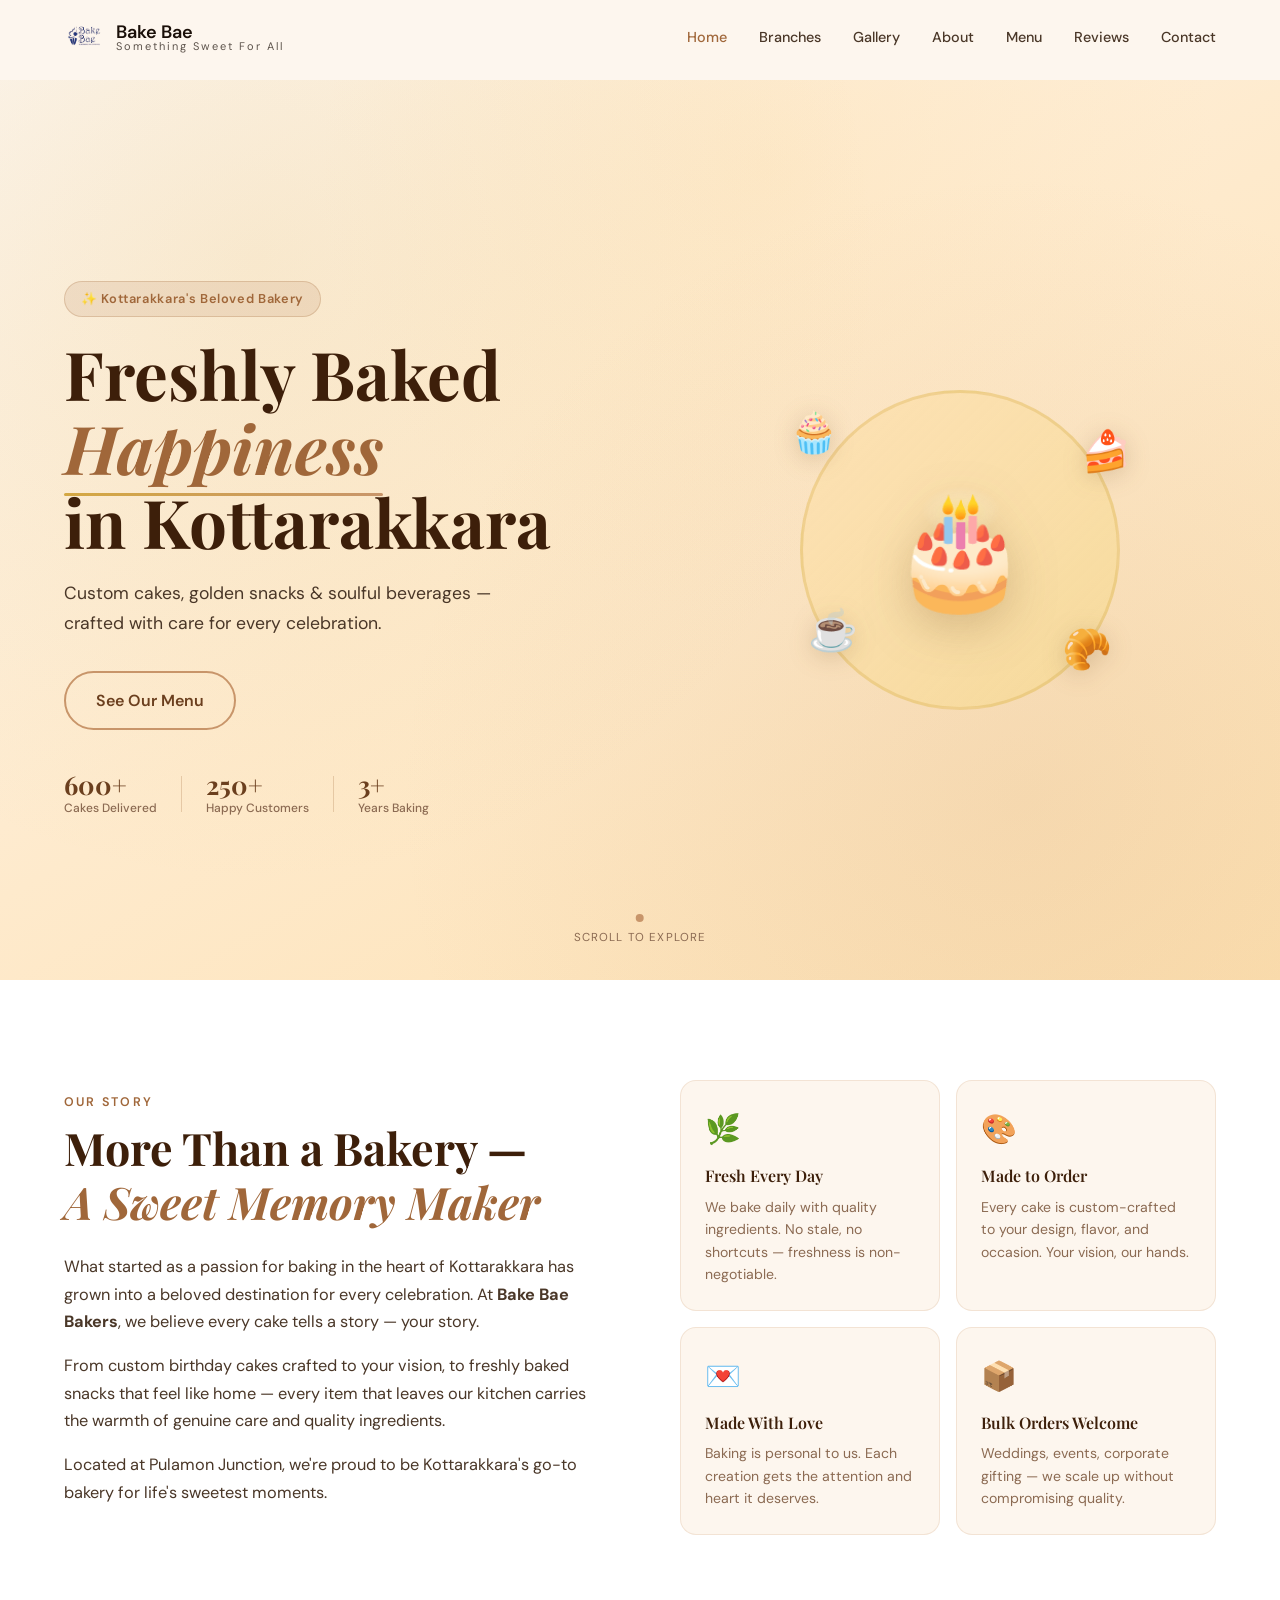
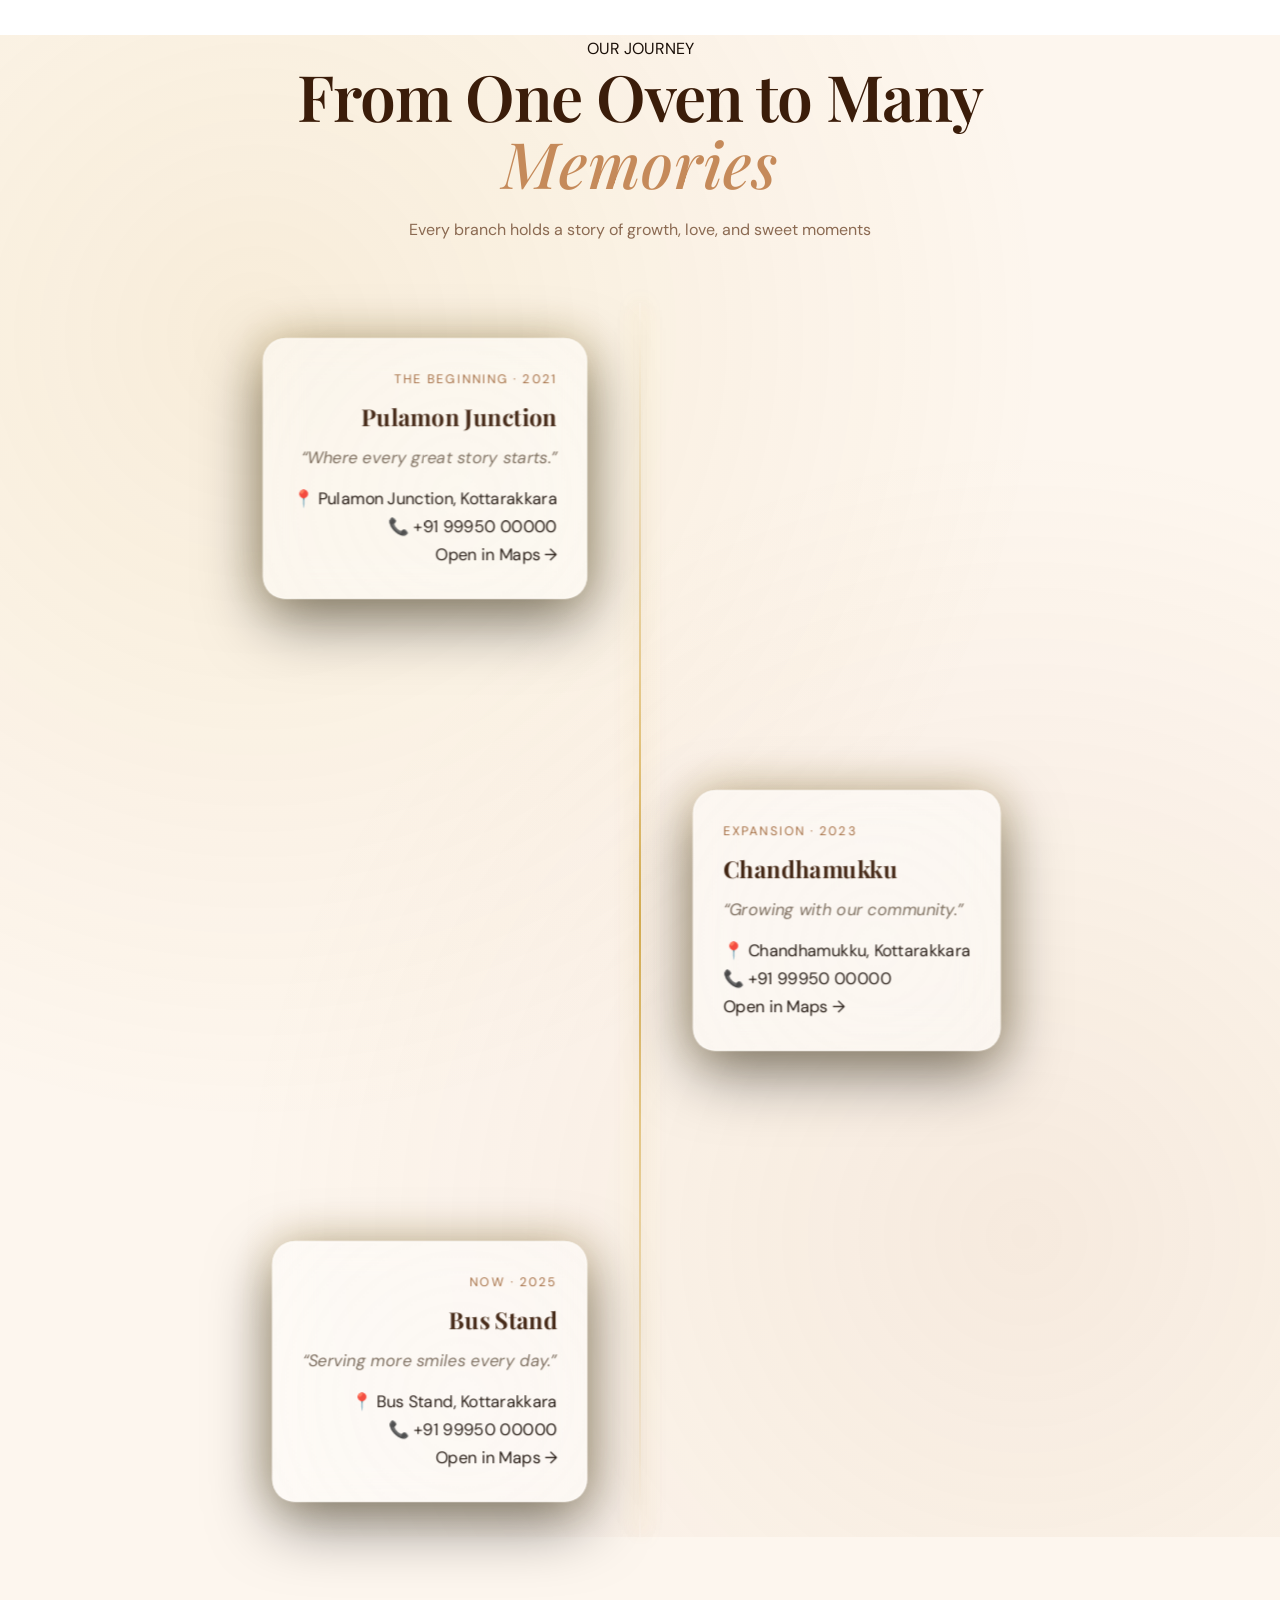
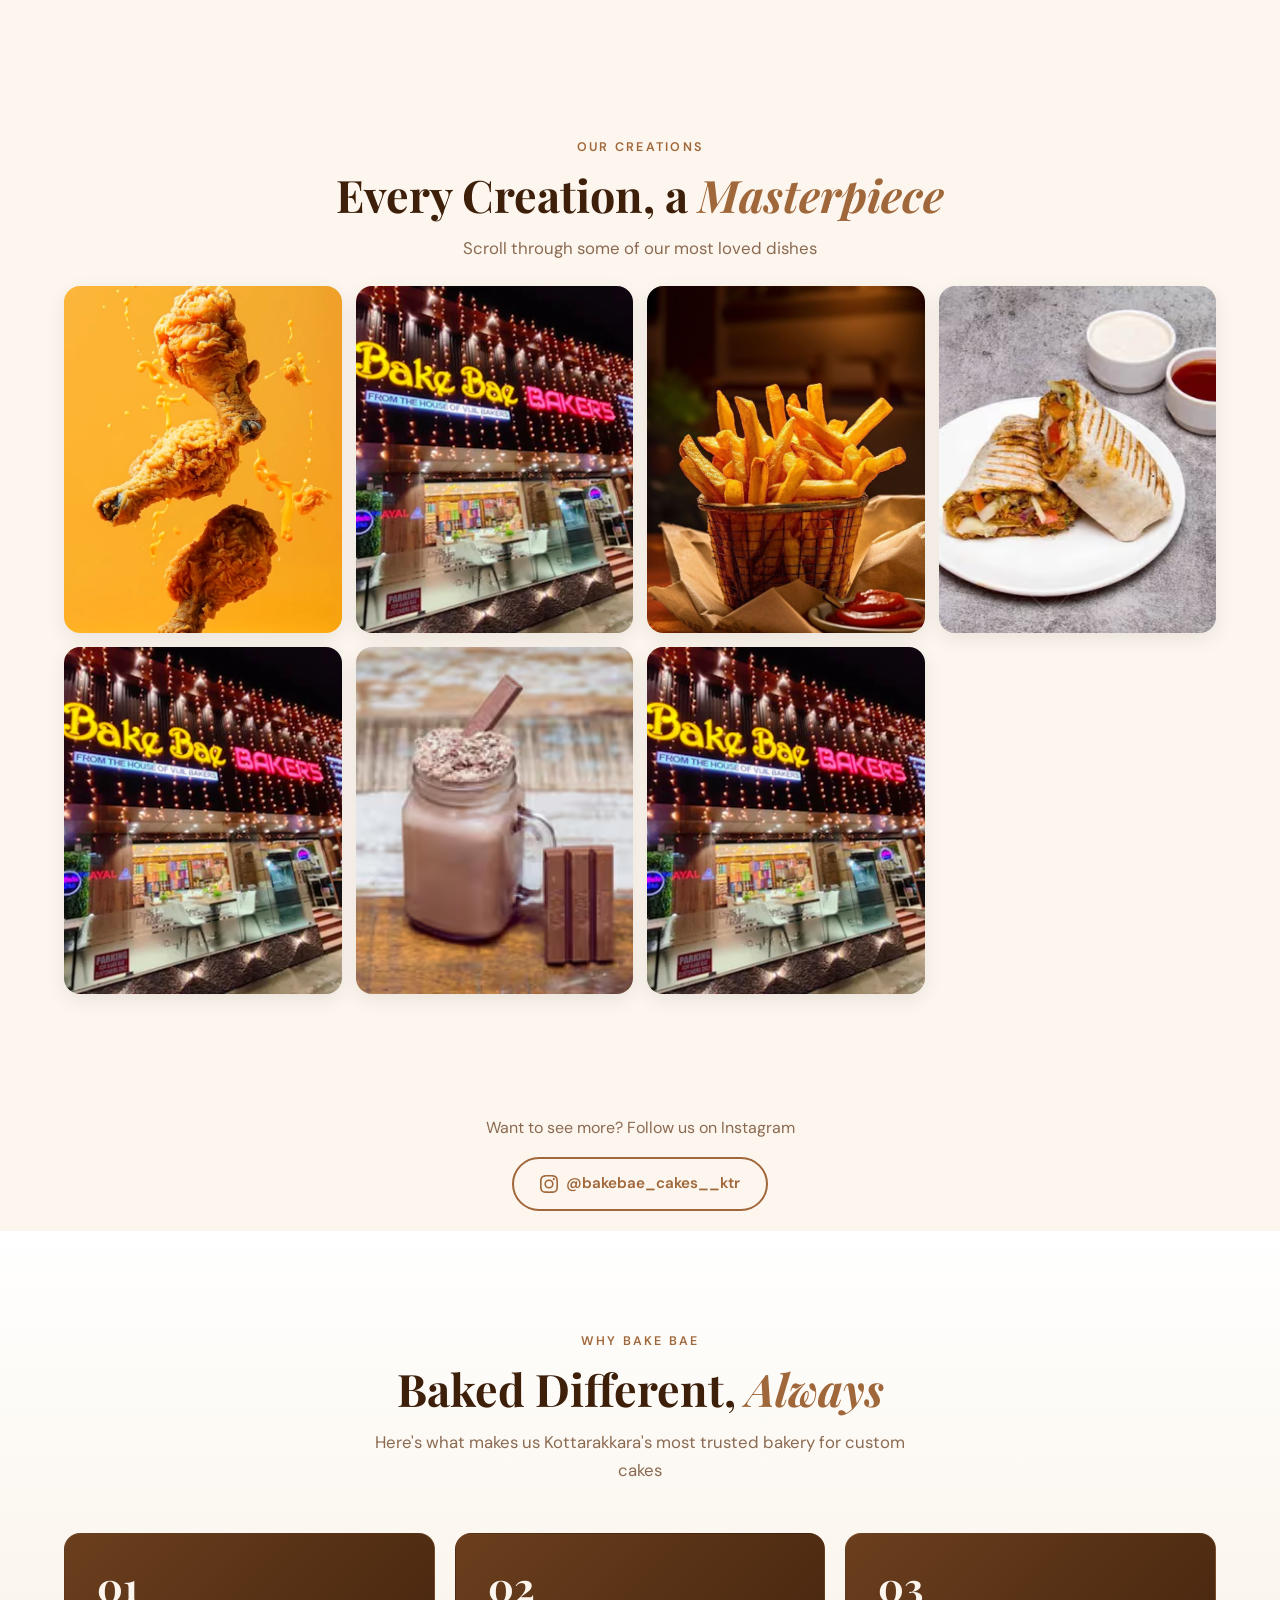
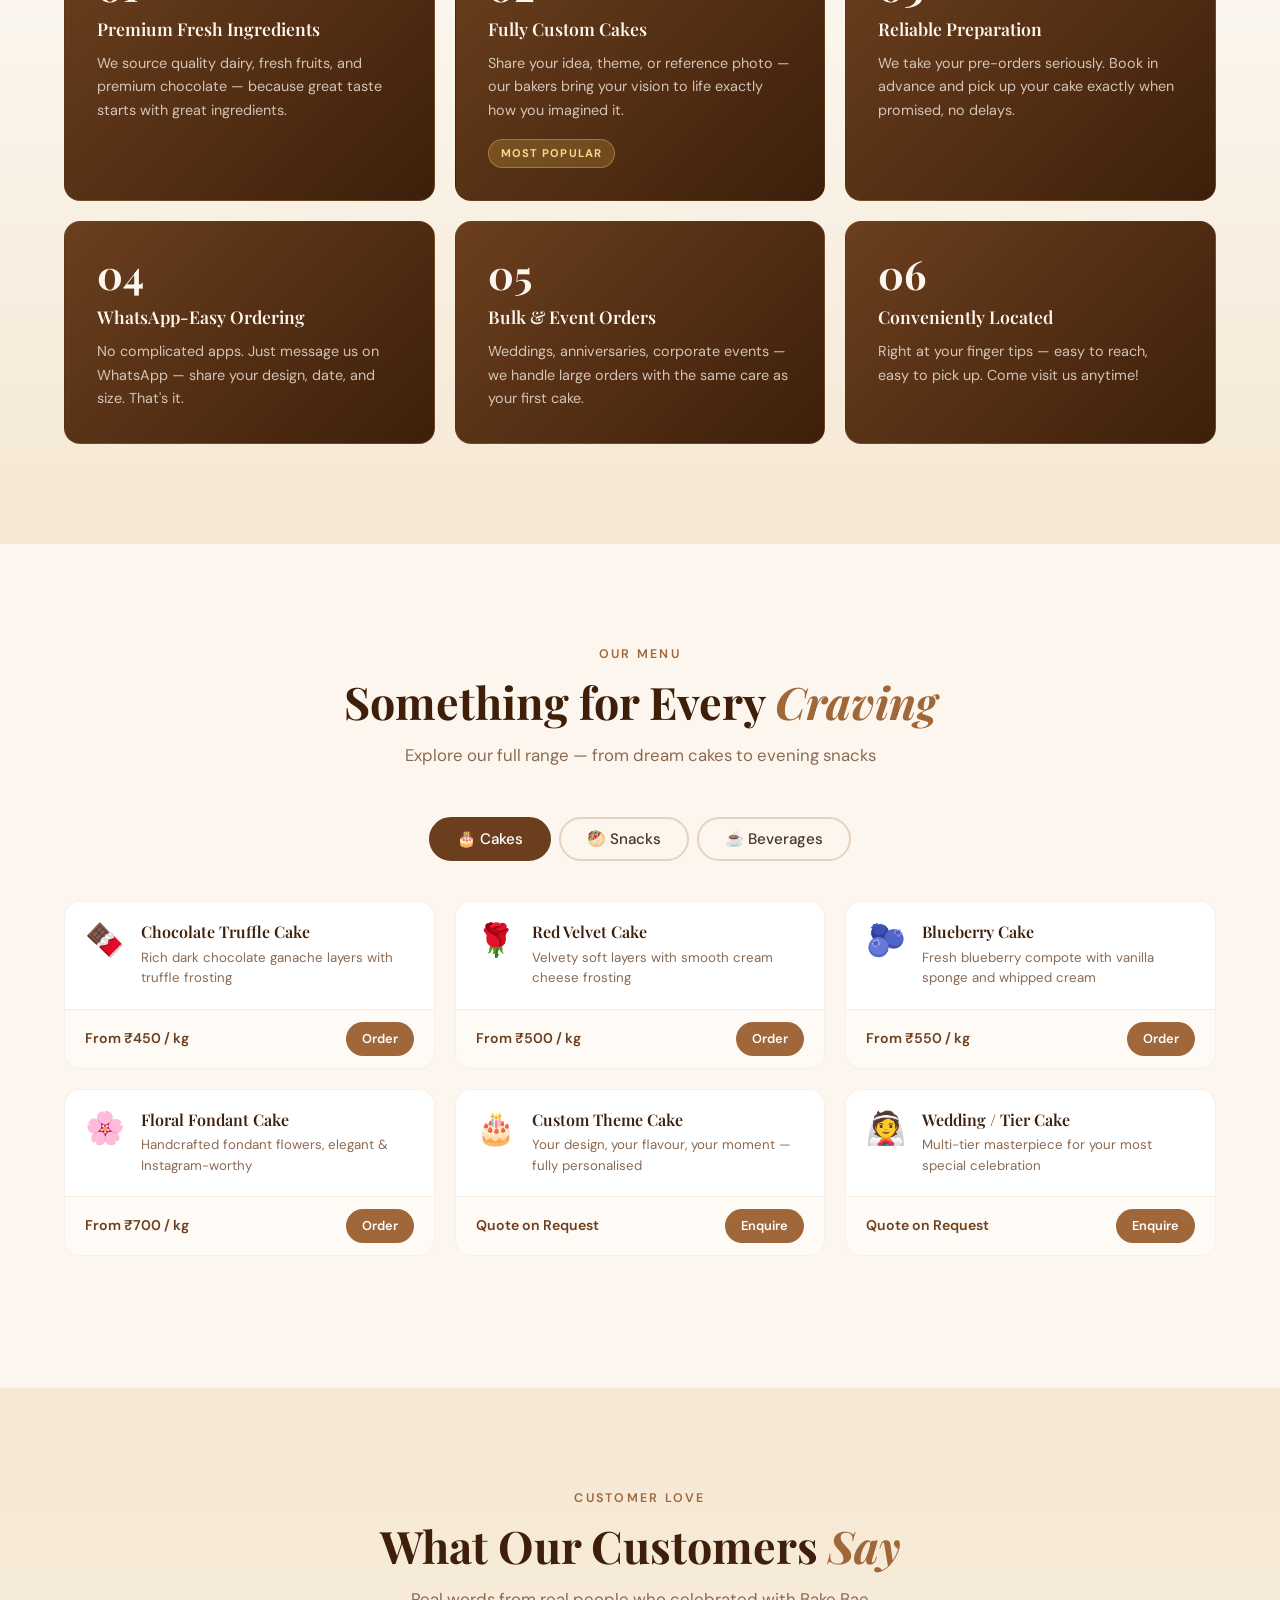
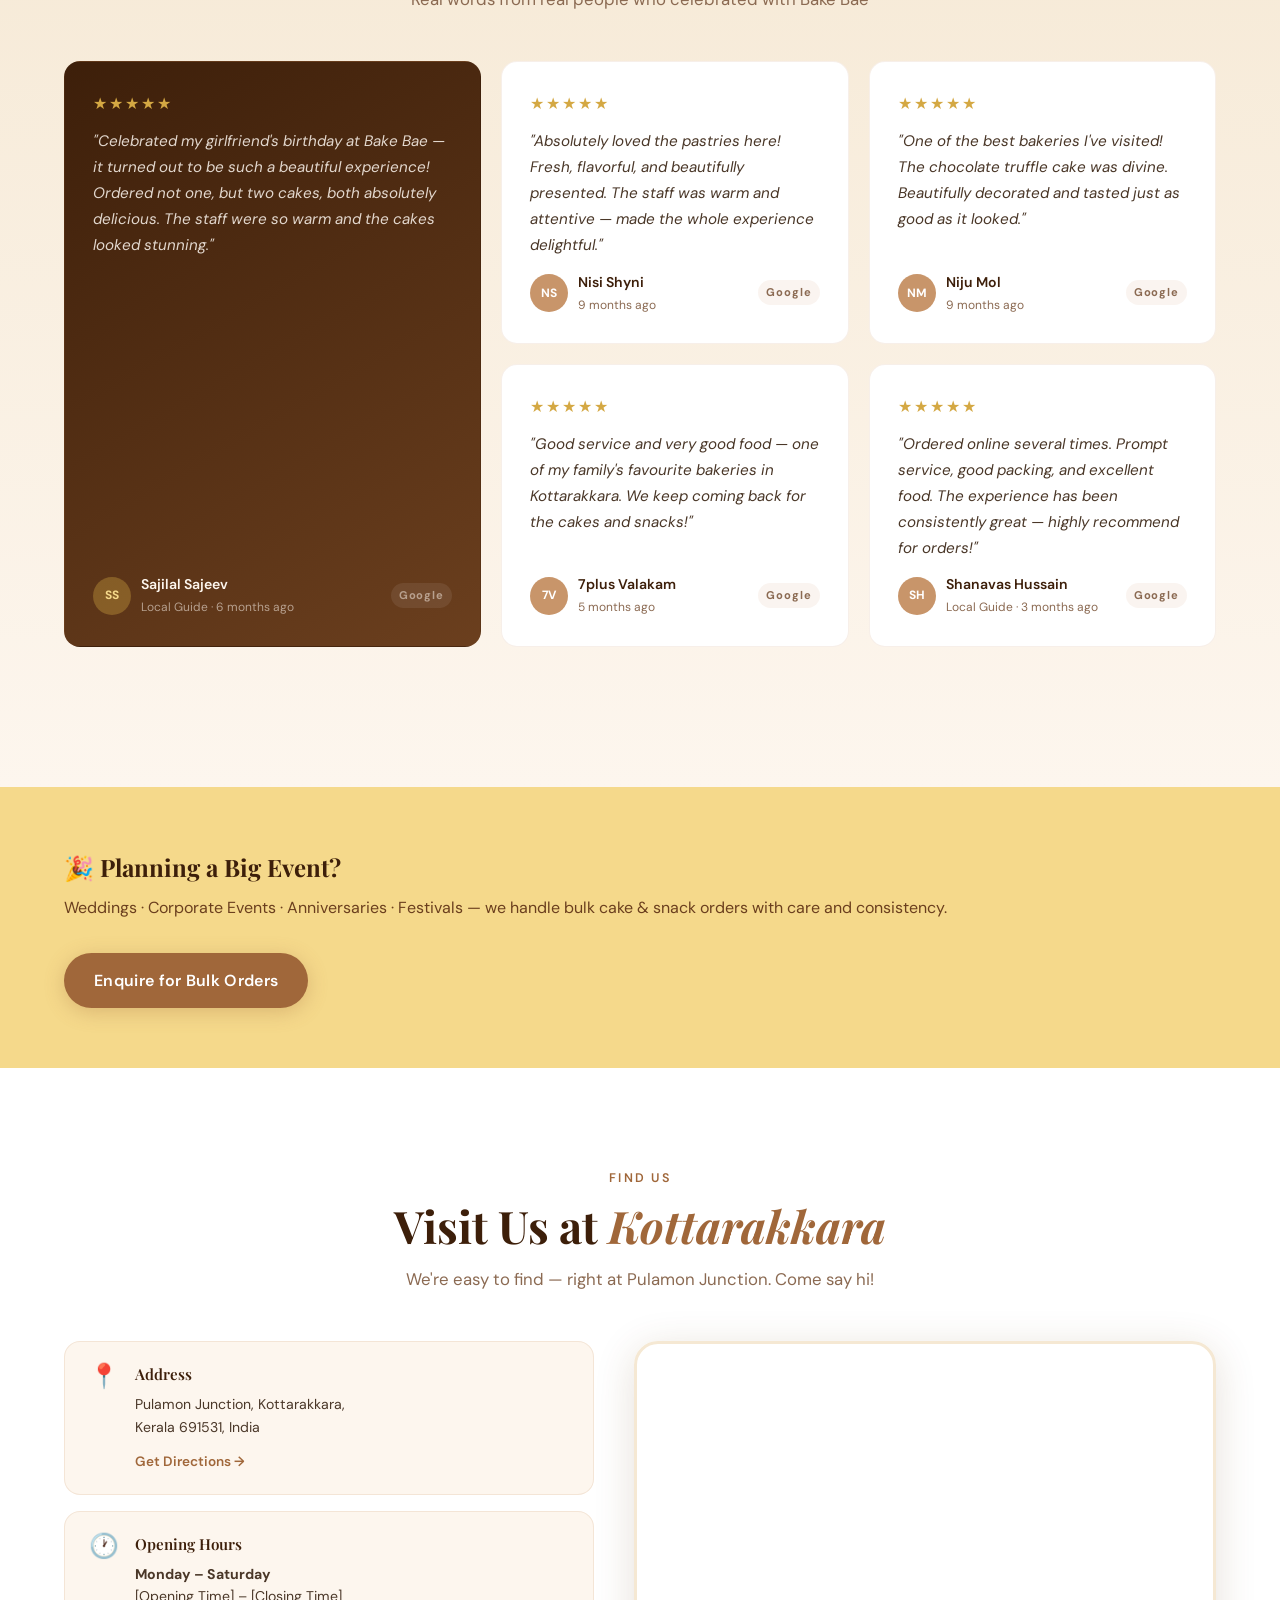
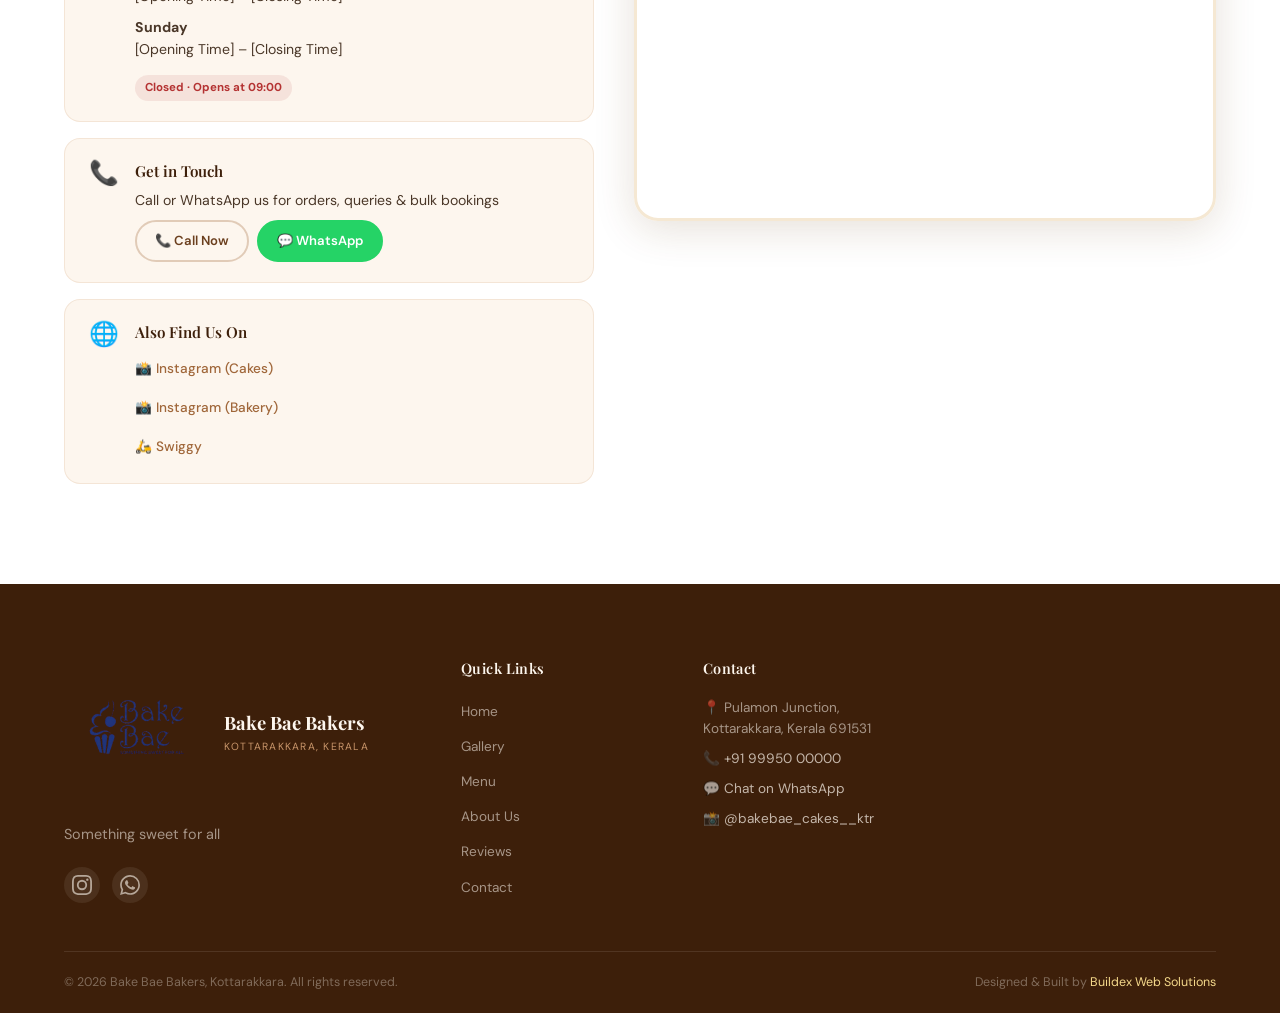
==== commit 4dbd9105: "journey" ====
--- a/home.html
+++ b/home.html
@@ -14,11 +14,6 @@
   <link href="https://fonts.googleapis.com/css2?family=Playfair+Display:ital,wght@0,400;0,600;0,700;1,400;1,600&family=DM+Sans:wght@300;400;500;600&display=swap" rel="stylesheet" />
   <link rel="stylesheet" href="style.css" />
 
-  <style>
-  body {
-    background: #E6C9A8; /* your beige tone */
-  }
-</style>
 
 </head>
 <body>
@@ -137,97 +132,75 @@
       </div>
     </div>
   </section>
-<section class="Branches" id="branches"></section>>
-    <div class="story-list">
-          <div style="height: 40px;"></div>
-
-
-          <div class="section-header fade-up">
-          <div class="section-label">Our Journey</div>
-          <h2 class="section-title">From One Oven to Many <em>Memories</em></h2>
-          <p class="section-sub">Every branch holds a story of growth, love, and sweet moments</p>
-        </div>
-
-
-      
-
-      <!-- BRANCH 1 -->
-
-
-      <div class="story-card fade-up">
-        <div class="story-carousel">
-      <div class="carousel-track">
-        <div class="carousel-slide" style="background-image: url('assets/branch1-1.jpg');"></div>
-        <div class="carousel-slide" style="background-image: url('assets/branch1-2.jpg');"></div>
-        <div class="carousel-slide" style="background-image: url('assets/branch1-3.jpg');"></div>
-      </div>
-    </div>
-        <div class="story-overlay">
-        <div class="info-panel">
+<section class="branches-redesign" id="branches">
+ <div class="container">
+ 
+
+
+    <div class="branches-intro">
+      <div class="branches-label">OUR JOURNEY</div>
+      <h2 class="branches-title">
+  <span class="title-main">From One Oven to Many</span>
+  <span class="title-accent">Memories</span>
+</h2>
+      <p class="branches-sub">
+        Every branch holds a story of growth, love, and sweet moments
+      </p>
+    </div>
+
+    <div class="timeline">
+
+      <!-- ITEM 1 -->
+      <div class="timeline-item">
+        <span class="timeline-dot"></span>
+
+        <div class="timeline-content">
+          <div class="card-era">THE BEGINNING · 2021</div>
+          <h3>Pulamon Junction</h3>
+          <p class="card-quote">“Where every great story starts.”</p>
+
           <p>📍 Pulamon Junction, Kottarakkara</p>
           <p>📞 +91 99950 00000</p>
-          <a href="https://maps.google.com/?q=Pulamon+Junction" target="_blank">View Map</a>
-        </div>
-
-          <div class="story-content">
-            <h3>Pulamon Junction</h3>
-            <p class="story-line">“Where it all started…”</p>
-            <div class="story-details">
-
-            </div>
-          </div>
-        </div>
-      </div>
-
-      <!-- BRANCH 2 -->
-      <div class="story-card fade-up delay-1">
-        <div class="story-carousel">
-      <div class="carousel-track">
-        <div class="carousel-slide" style="background-image: url('assets/branch2-1.jpg');"></div>
-        <div class="carousel-slide" style="background-image: url('assets/branch2-2.jpg');"></div>
-        <div class="carousel-slide" style="background-image: url('assets/branch2-3.jpg');"></div>
-      </div>
-    </div>
-        <div class="story-overlay">
-              <div class="info-panel">
+
+          <a href="#" class="card-btn">Open in Maps →</a>
+        </div>
+      </div>
+
+      <!-- ITEM 2 -->
+      <div class="timeline-item">
+        <span class="timeline-dot"></span>
+
+        <div class="timeline-content">
+          <div class="card-era">EXPANSION · 2023</div>
+          <h3>Chandhamukku</h3>
+          <p class="card-quote">“Growing with our community.”</p>
+
           <p>📍 Chandhamukku, Kottarakkara</p>
           <p>📞 +91 99950 00000</p>
-          <a href="https://maps.google.com/?q=Pulamon+Junction" target="_blank">View Map</a>
-        </div>
-            <div class="story-content">
-            <h3>Chandhamukku</h3>
-            <p class="story-line">“Our growing community…”</p>
-            <div class="story-details"></div>
-            </div>
-        </div>
-      </div>
-
-      <!-- BRANCH 3 -->
-      <div class="story-card fade-up delay-2">
-        <div class="story-carousel">
-      <div class="carousel-track">
-        <div class="carousel-slide" style="background-image: url('assets/branch3-1.jpg');"></div>
-        <div class="carousel-slide" style="background-image: url('assets/branch3-2.jpg');"></div>
-        <div class="carousel-slide" style="background-image: url('assets/branch3-3.jpg');"></div>
-      </div>
-    </div>
-        <div class="story-overlay">
-              <div class="info-panel">
-          <p>📍 bus stand, Kottarakkara</p>
+
+          <a href="#" class="card-btn">Open in Maps →</a>
+        </div>
+      </div>
+
+      <!-- ITEM 3 -->
+      <div class="timeline-item">
+        <span class="timeline-dot"></span>
+
+        <div class="timeline-content">
+          <div class="card-era">NOW · 2025</div>
+          <h3>Bus Stand</h3>
+          <p class="card-quote">“Serving more smiles every day.”</p>
+
+          <p>📍 Bus Stand, Kottarakkara</p>
           <p>📞 +91 99950 00000</p>
-          <a href="https://maps.google.com/?q=Pulamon+Junction" target="_blank">View Map</a>
-        </div>
-          <div class="story-content">
-            <h3>Bus Stand</h3>
-            <p class="story-line">“Our growing community…”</p>
-            <div class="story-details">
-
-            </div>
-          </div>
-        </div>
-      </div>
-
-    </div>
+
+          <a href="#" class="card-btn">Open in Maps →</a>
+        </div>
+      </div>
+
+    </div>
+  </div>
+
 </section>
 
   <!-- ===== CAKE GALLERY ===== -->
--- a/style.css
+++ b/style.css
@@ -1579,80 +1579,14 @@
   transition: 0.3s;
 }
 
-/* Timeline */
-.timeline {
-  position: relative;
-  margin-top: 60px;
-  padding-left: 40px;
-}
-.timeline::before {
-  content: "";
-  position: absolute;
-  left: 10px;
-  top: 0;
-  width: 2px;
-  height: 100%;
-  background: rgba(0,0,0,0.15);
-}
-
-.timeline-item {
-  position: relative;
-  margin-bottom: 50px;
-  cursor: pointer;
-  opacity: 0.5;
-  transition: 0.4s;
-}
-.timeline-item.active {
-  opacity: 1;
-  transform: translateX(6px);
-}
-
-.timeline-dot {
-  position: absolute;
-  left: -25px;
-  top: 13px;
-  width: 10px;
-  height: 10px;
-  background: #d89c5c;
-  border-radius: 50%;
-  transition: 0.3s;
-}
-.timeline-dot::after {
-  content: "";
-  position: absolute;
-  inset: -6px;
-  border-radius: 50%;
-  background: rgba(216,156,92,0.2);
-  opacity: 0;
-  transition: 0.3s;
-}
-
-.timeline-item.active .timeline-dot {
-  transform: scale(1.4);
-  box-shadow: 0 0 0 6px rgba(216,156,92,0.2);
-}
-.timeline-item.active .timeline-dot::after {
-  opacity: 1;
-}
-
-.timeline-content {
-  padding: 12px 16px;
-  border-radius: 12px;
-  transition: 0.3s;
-}
-.timeline-content h3 {
-  font-family: 'Playfair Display', serif;
-  font-size: 24px;
-  margin-bottom: 10px;
-}
-.timeline-item.active .timeline-content {
-  background: rgba(255,255,255,0.4);
-  backdrop-filter: blur(6px);
-}
 
 /* ===== STORY CARDS ===== */
 .branches-story {
-  background: #dcdcdc;
+  background: linear-gradient(
+    180deg,
+    #2b1a0f 0%,
+    #3d1f0a 100%
+  );
 }
 
 .story-list {
@@ -1663,7 +1597,8 @@
 
 .story-card {
   position: relative;
-  width: 90%;
+  width: 100%;
+  max-width: 420px;
   aspect-ratio: 14 / 8;
   margin: 20px auto;
   border-radius: 24px;
@@ -1796,7 +1731,7 @@
   padding: 10px 18px;
   background: #d89c5c;
   color: white;
-  border-radius: 20px;
+  border-radius: 26px;
   text-decoration: none;
 }
 
@@ -1898,17 +1833,375 @@
   }
 }
 
-@media (min-width: 900px) {
-  .story-list {
-    display: flex;
-    overflow-x: auto;
-    scroll-snap-type: x mandatory;
+
+
+/* ===== NEW CENTER LINE TIMELINE ===== */
+
+.timeline {
+  position: relative;
+  max-width: 1000px;
+  margin: 100px auto;
+  padding: 0 20px;
+}
+
+/* Base line */
+.timeline::before {
+  background: linear-gradient(
+    to bottom,
+    rgba(212,168,67,0.1),
+    rgba(212,168,67,0.9),
+    rgba(212,168,67,0.1)
+  );
+
+  box-shadow:
+    0 0 20px rgba(212,168,67,0.4),
+    0 0 40px rgba(212,168,67,0.2);
+}
+/* Glow progress line */
+.timeline::after {
+  content: "";
+  position: absolute;
+  left: 50%;
+  top: 0;
+  transform: translateX(-50%);
+  width: 2px;
+  height: var(--progress, 0%);
+  background: linear-gradient(
+    to bottom,
+    rgba(212,168,67,0.9),
+    rgba(212,168,67,0.2)
+  );
+  box-shadow: 0 0 12px rgba(212,168,67,0.4);
+  transition: height 0.2s ease-out;
+}
+
+.timeline-item {
+  position: relative;
+  width: 50%;
+  margin-bottom: 120px;
+
+  opacity: 0.5;
+  transform: translateY(40px) scale(0.95);
+  transition: all 0.5s ease;
+}
+
+.timeline-item:nth-child(odd) {
+  left: 0;
+  padding-right: 60px;
+  display: flex;
+  justify-content: flex-end;
+}
+
+.timeline-item:nth-child(even) {
+  left: 50%;
+  padding-left: 60px;
+  display: flex;
+  justify-content: flex-start;
+}
+.timeline-item.active {
+  opacity: 1;
+  transform: translateY(0) scale(1.04);
+}
+
+.timeline-item.active .timeline-content {
+  box-shadow:
+    0 20px 60px rgba(0,0,0,0.5),
+    0 0 40px rgba(212,168,67,0.35);
+}
+.timeline-content {
+  position: relative;
+  padding: 30px;
+  border-radius: 26px;
+
+  /* 🔥 layered background (THIS fixes "plain white") */
+  background:
+    linear-gradient(145deg, #fffaf3, #f3e5cf),
+    radial-gradient(circle at top left, rgba(255,255,255,0.6), transparent 60%);
+
+  border: 1px solid rgba(200, 149, 106, 0.25);
+
+  box-shadow:
+    0 25px 60px rgba(100,60,20,0.18),
+    inset 0 2px 6px rgba(255,255,255,0.6);
+
+  transition: all 0.4s ease;
+  overflow: hidden;
+}
+
+.timeline-content::before {
+  content: '';
+  position: absolute;
+  inset: 0;
+  border-radius: inherit;
+
+  background: linear-gradient(
+    120deg,
+    rgba(255,255,255,0.6),
+    transparent 40%
+  );
+
+  opacity: 0.5;
+  pointer-events: none;
+}
+.timeline-content:hover {
+  transform: translateY(-12px) scale(1.03);
+
+  box-shadow:
+    0 35px 100px rgba(100,60,20,0.25),
+    0 0 30px rgba(212,168,67,0.2);
+}
+
+@keyframes glass-sweep {
+  from {
+    transform: translateX(-100%);
   }
-
-  .story-card {
-    min-width: 100%;
-    height: 80vh;
-    scroll-snap-align: start;
-    position: relative;
+  to {
+    transform: translateX(100%);
   }
+}
+.timeline-content:hover {
+  transform: translateY(-10px) scale(1.02);
+
+  box-shadow:
+    0 30px 80px rgba(100, 60, 20, 0.25),
+    0 0 25px rgba(212,168,67,0.25);
+}
+.timeline-content::after {
+  content: '';
+  position: absolute;
+  inset: 0;
+  border-radius: inherit;
+
+  background: radial-gradient(
+    circle at 80% 20%,
+    rgba(212,168,67,0.18),
+    transparent 60%
+  );
+
+  pointer-events: none;
+}
+
+.card-era {
+  font-size: 0.75rem;
+  letter-spacing: 0.15em;
+  color: var(--brown);
+  margin-bottom: 8px;
+}
+
+.timeline-content h3 {
+  font-family: var(--font-display);
+  font-size: 1.4rem;
+  margin-bottom: 6px;
+  color: #3b1d0a;
+}
+
+.card-quote {
+  font-style: italic;
+  color: rgba(60,40,20,0.7);
+  margin-bottom: 12px;
+}
+
+@media (max-width: 768px) {
+  .timeline-item {
+    width: 100%;
+    left: 0 !important;
+    padding: 0;
+    text-align: left;
+  }
+
+  .timeline::before,
+  .timeline::after {
+    left: 10px;
+  }
+}
+
+.branches-redesign {
+  background: radial-gradient(
+    circle at 20% 20%,
+    rgba(212,168,67,0.12),
+    transparent 50%
+  ),
+  radial-gradient(
+    circle at 80% 80%,
+    rgba(200,149,106,0.12),
+    transparent 50%
+  ),
+  var(--cream);
+}
+
+/* ===== GLASS TIMELINE FIX ===== */
+
+.timeline {
+  position: relative;
+  margin-top: 60px;
+}
+
+.timeline::before {
+  content: '';
+  position: absolute;
+  left: 50%;
+  top: 0;
+  width: 2px;
+  height: 100%;
+
+  background: linear-gradient(
+    to bottom,
+    transparent,
+    rgba(212,168,67,0.9),
+    transparent
+  );
+
+  transform: translateX(-50%);
+}
+
+.timeline-item {
+  position: relative;
+  width: 50%;
+  padding: 40px;
+}
+
+.timeline-item:nth-child(odd) {
+  left: 0;
+  text-align: right;
+}
+
+.timeline-item:nth-child(even) {
+  left: 50%;
+}
+
+/* 🔥 THIS IS THE ACTUAL GLASS CARD */
+.timeline-content {
+  position: relative;
+  padding: 28px;
+  border-radius: 22px;
+
+  background: rgba(255, 255, 255, 0.45);
+  backdrop-filter: blur(18px);
+  -webkit-backdrop-filter: blur(18px);
+
+  border: 1px solid rgba(255,255,255,0.5);
+
+  box-shadow:
+    0 20px 60px rgba(100,60,20,0.2),
+    inset 0 1px 0 rgba(255,255,255,0.6);
+
+  transition: all 0.4s ease;
+  overflow: hidden;
+}
+
+/* LIGHT SWEEP */
+.timeline-content::before {
+  content: '';
+  position: absolute;
+  inset: 0;
+  background: linear-gradient(
+    120deg,
+    transparent,
+    rgba(255,255,255,0.6),
+    transparent
+  );
+  opacity: 0;
+}
+
+/* HOVER EFFECT */
+.timeline-content:hover {
+  transform: translateY(-10px) scale(1.02);
+
+  box-shadow:
+    0 35px 90px rgba(100,60,20,0.25),
+    0 0 25px rgba(212,168,67,0.25);
+}
+
+.timeline-content:hover::before {
+  opacity: 1;
+  animation: sweep 1s ease;
+}
+
+@keyframes sweep {
+  from { transform: translateX(-100%); }
+  to { transform: translateX(100%); }
+}
+.navbar {
+  background: rgba(253, 246, 238, 0.85);
+  backdrop-filter: blur(10px);
+}
+body {
+  padding-top: 80px;
+}
+.branches-intro {
+  text-align: center;
+  margin-bottom: 40px;
+}
+
+.branches-title {
+  font-size: clamp(2.4rem, 4vw, 3rem);
+  line-height: 1.2;
+}
+
+.branches-sub {
+  margin-top: 10px;
+  color: var(--text-light);
+}
+.branches-title em {
+  color: var(--gold);
+  position: relative;
+}
+
+.branches-title em::after {
+  content: '';
+  position: absolute;
+  left: 0;
+  bottom: -6px;
+  width: 100%;
+  height: 2px;
+  background: linear-gradient(90deg, var(--gold), transparent);
+}
+
+.timeline-content::after {
+  content: '';
+  position: absolute;
+  top: -40%;
+  left: -40%;
+  width: 200%;
+  height: 200%;
+
+  background: radial-gradient(
+    circle,
+    rgba(255,255,255,0.25),
+    transparent 60%
+  );
+
+  opacity: 0.4;
+  pointer-events: none;
+}
+.branches-title {
+  text-align: center;
+  line-height: 1.05;
+  margin-bottom: 20px;
+}
+
+/* MAIN LINE (bold, strong) */
+.title-main {
+  display: block;
+  font-family: var(--font-display);
+  font-size: clamp(2.8rem, 6vw, 4rem);
+  font-weight: 600;
+  color: #3b1d0a; /* deep chocolate */
+}
+
+/* ACCENT LINE (elegant, italic, lighter) */
+.title-accent {
+  display: block;
+  font-family: var(--font-display);
+  font-size: clamp(2.8rem, 6vw, 4rem);
+  font-style: italic;
+  font-weight: 500;
+  color: #c58a5a; /* warm gold */
+}
+.title-main {
+  letter-spacing: -0.02em;
+}
+
+.title-accent {
+  letter-spacing: 0.01em;
 }
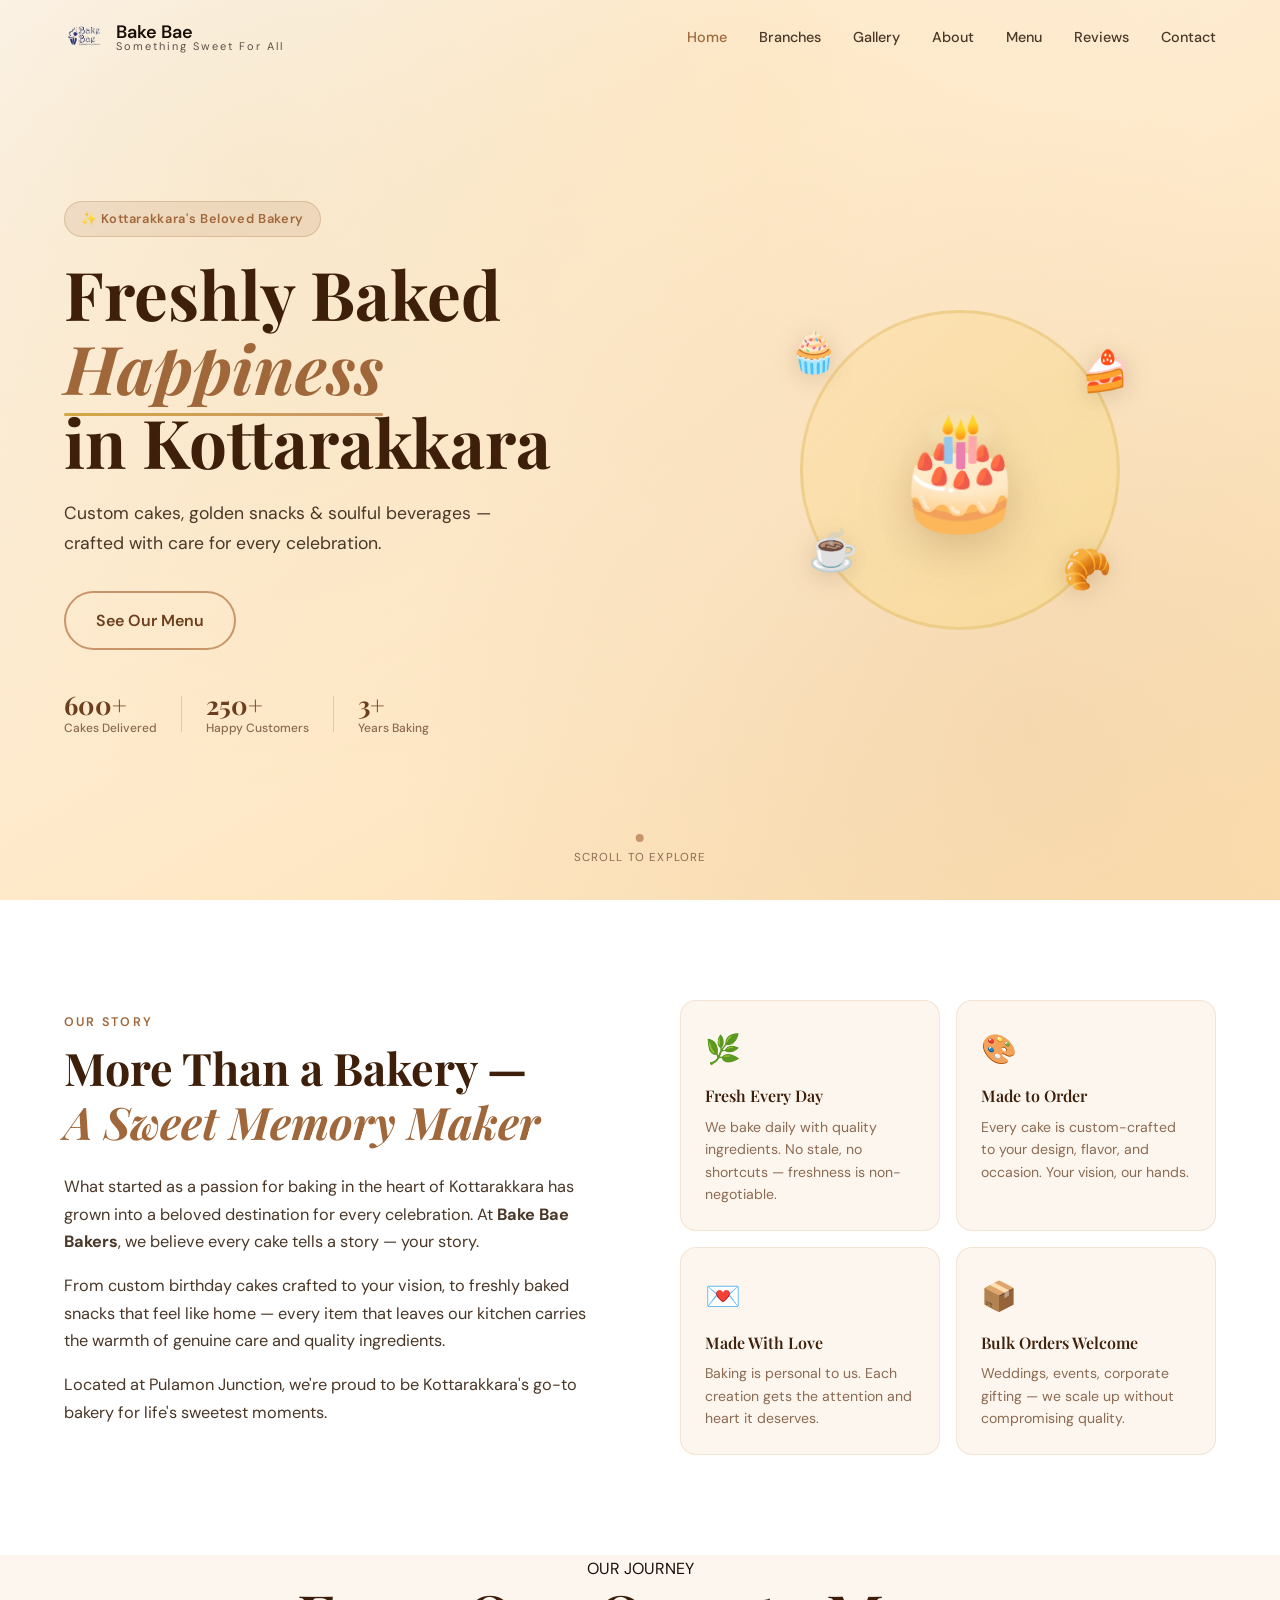
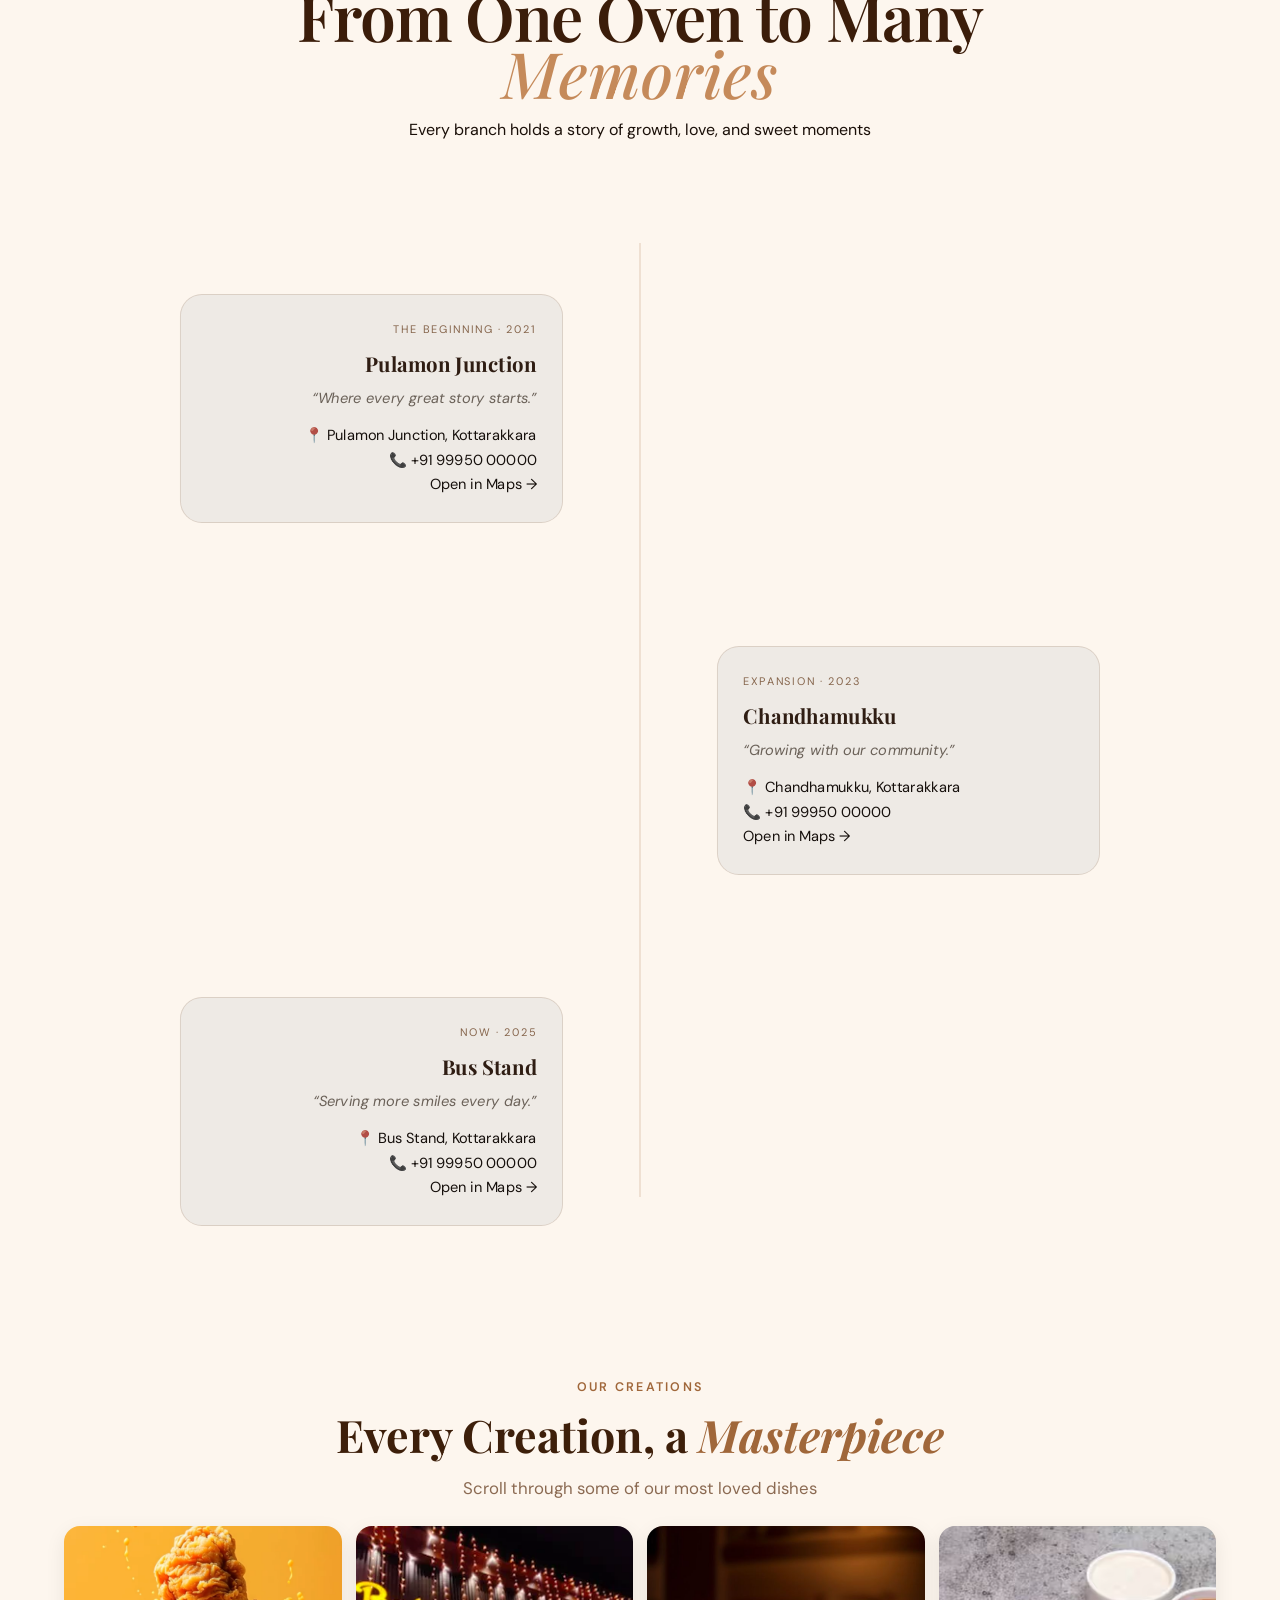
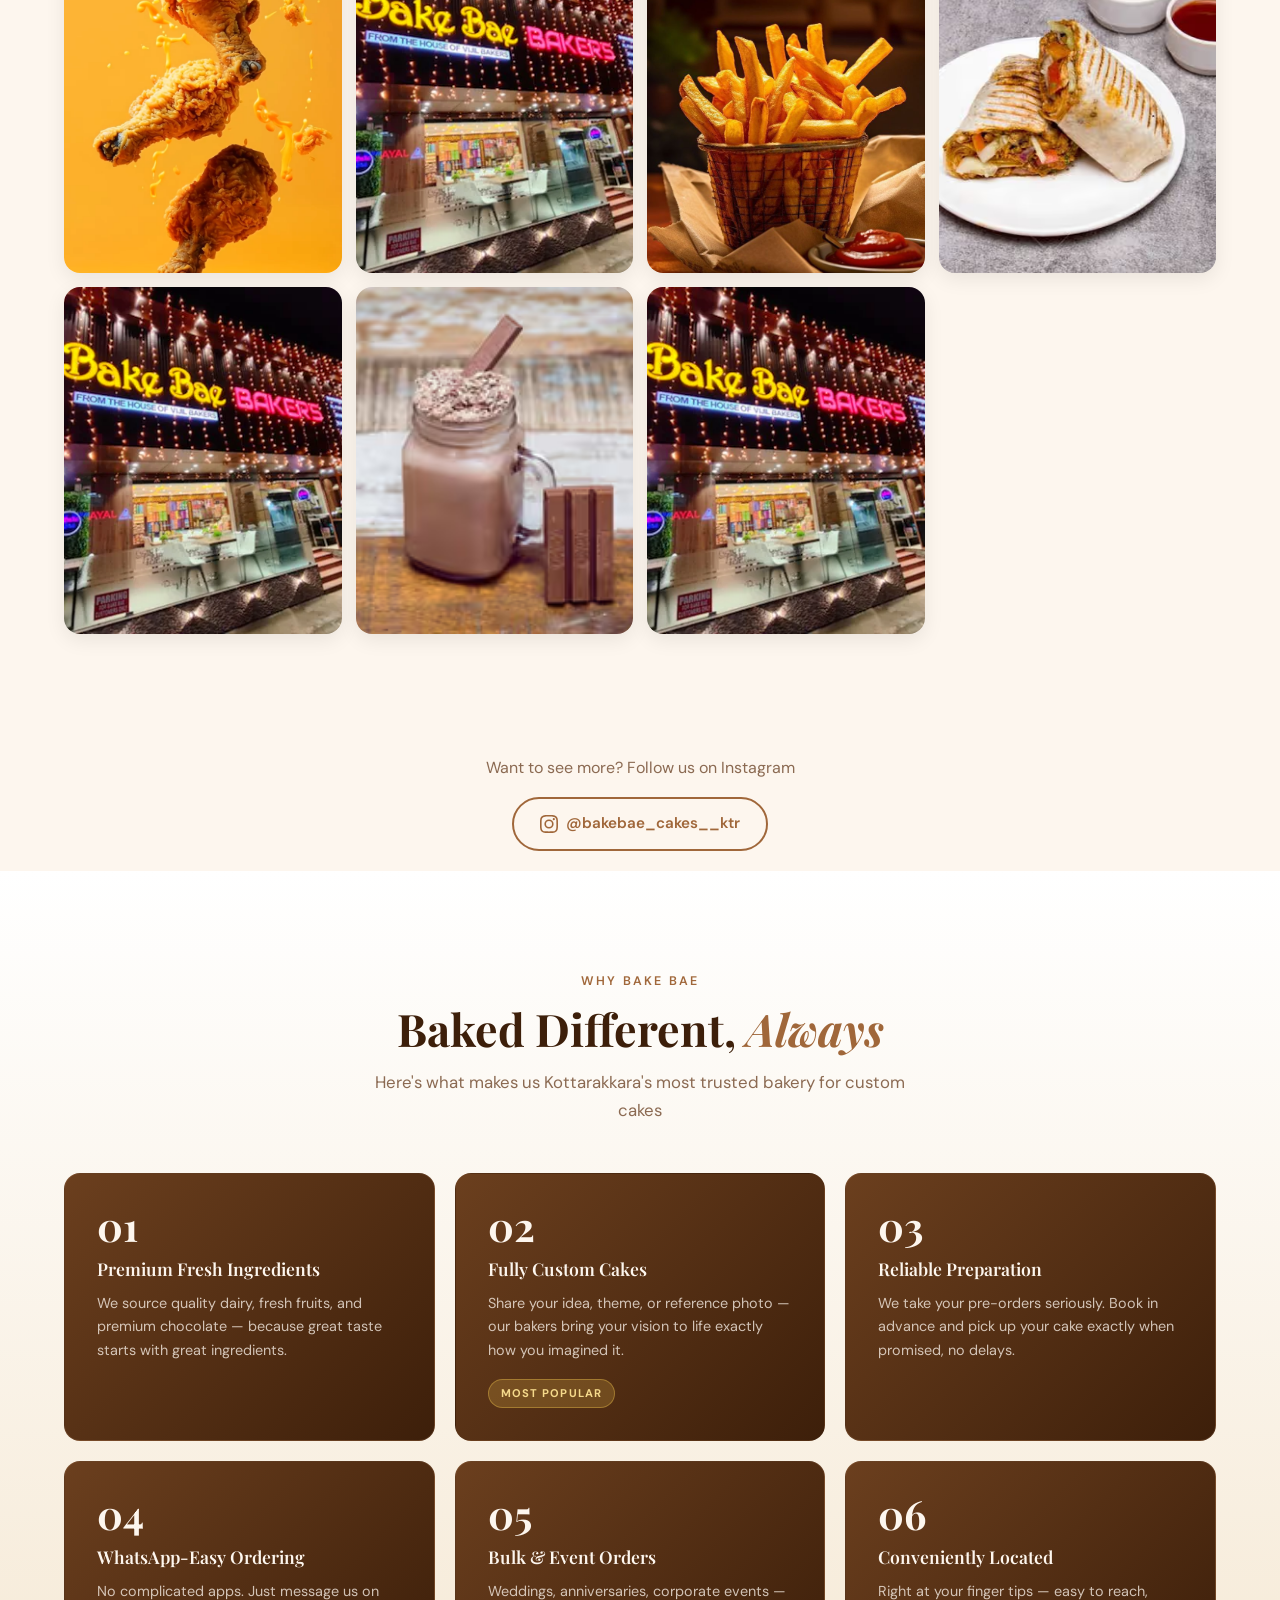
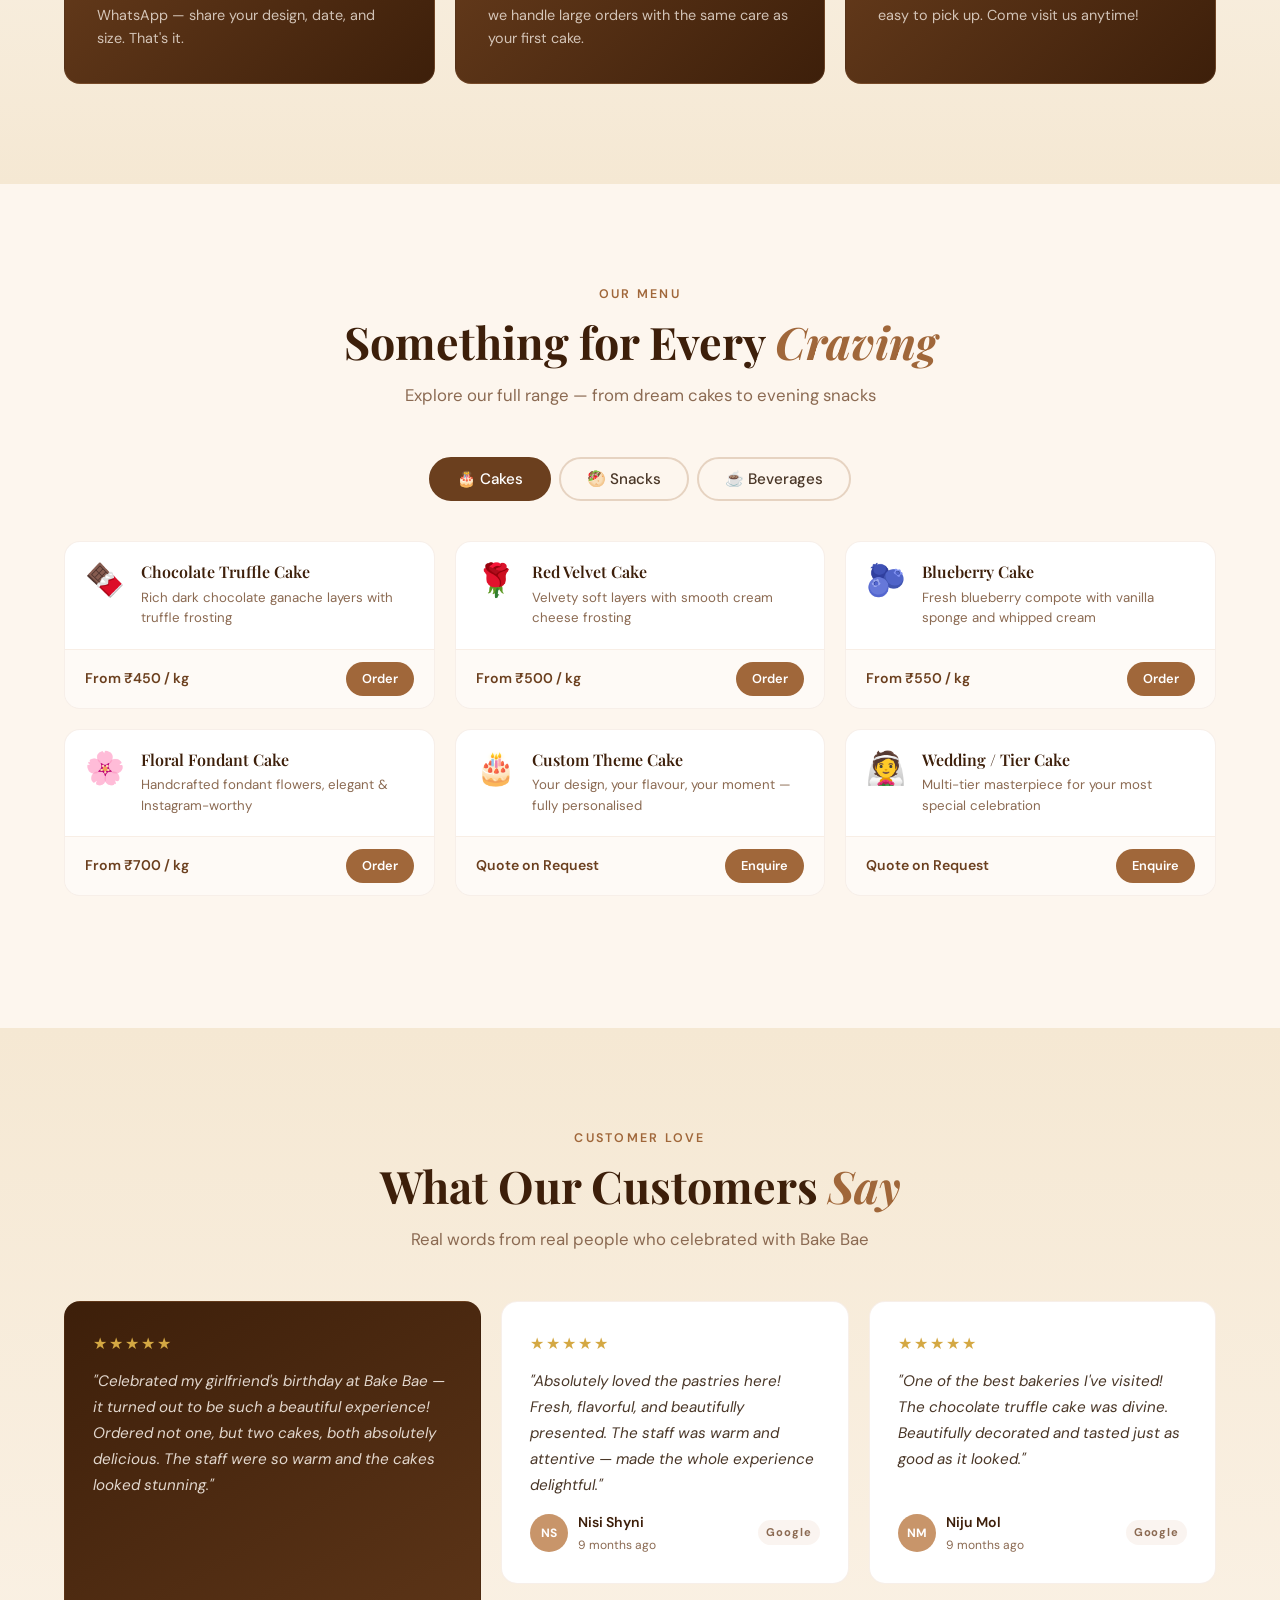
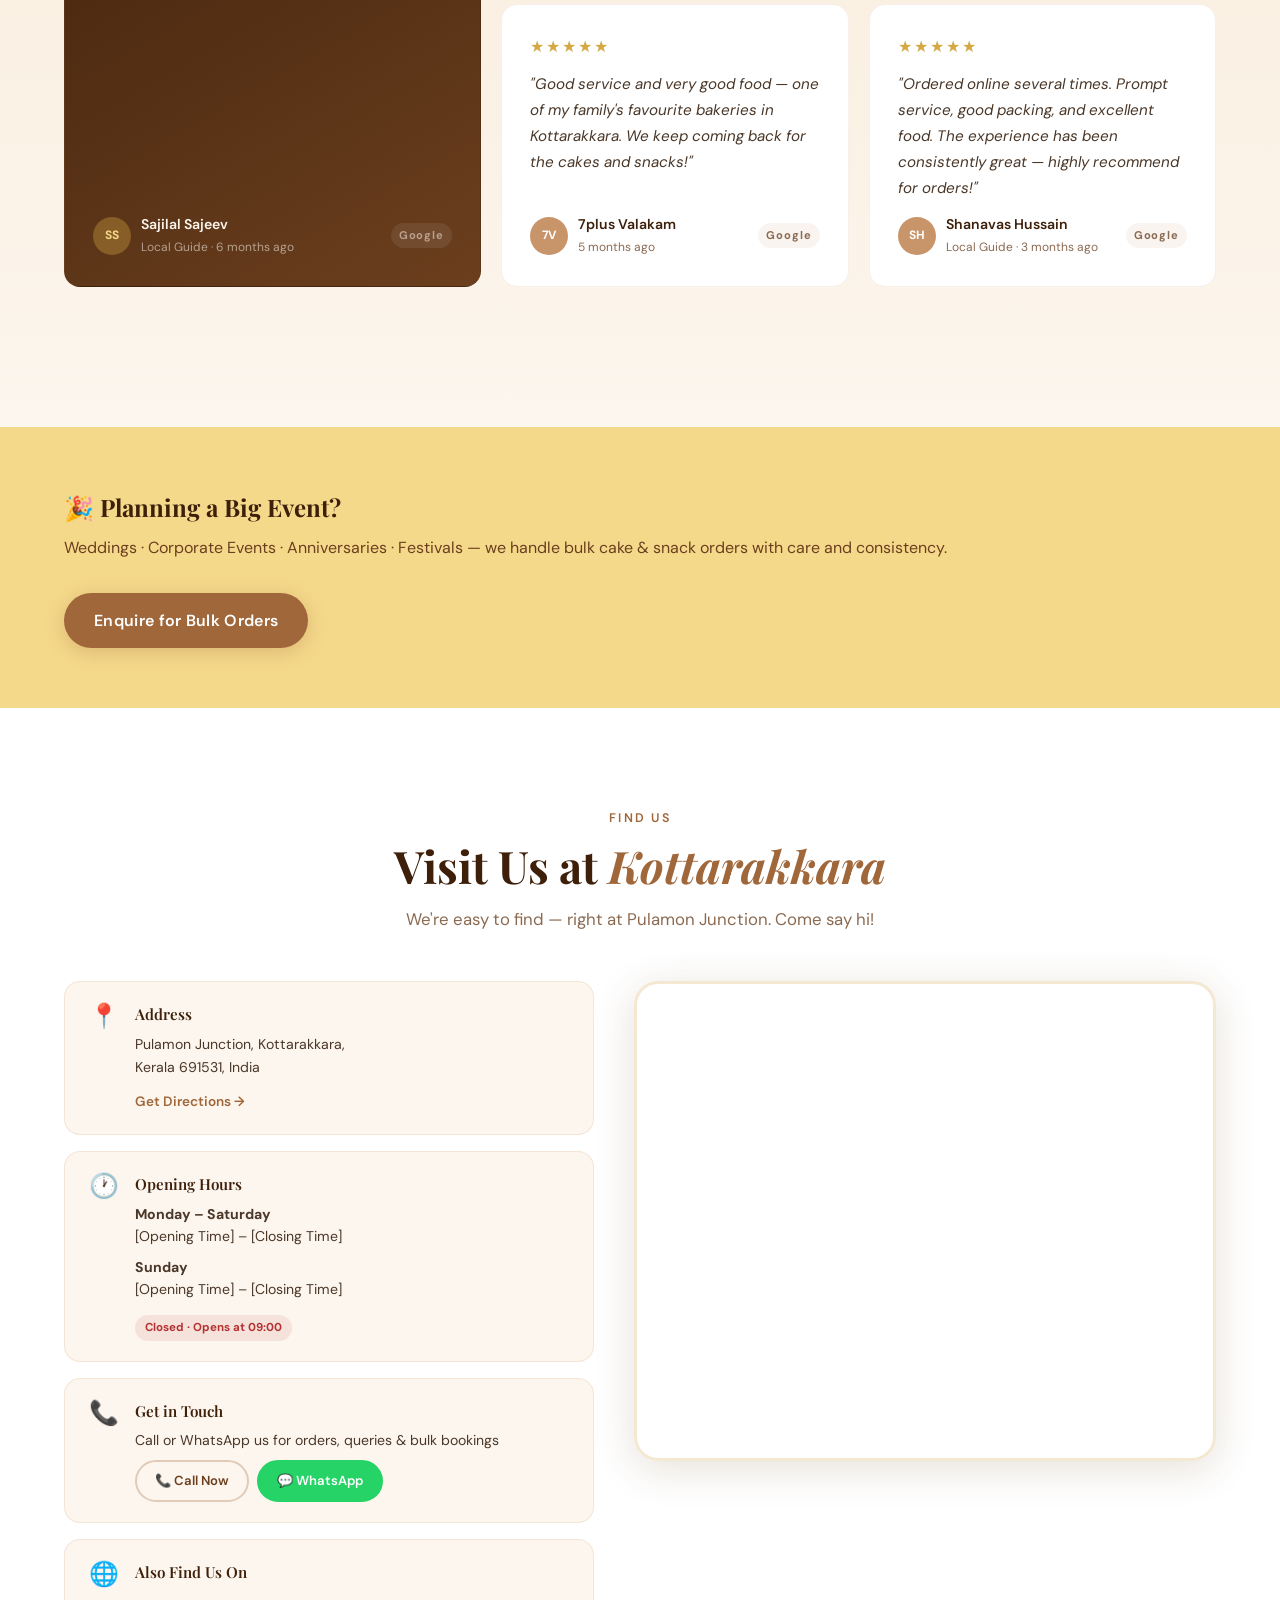
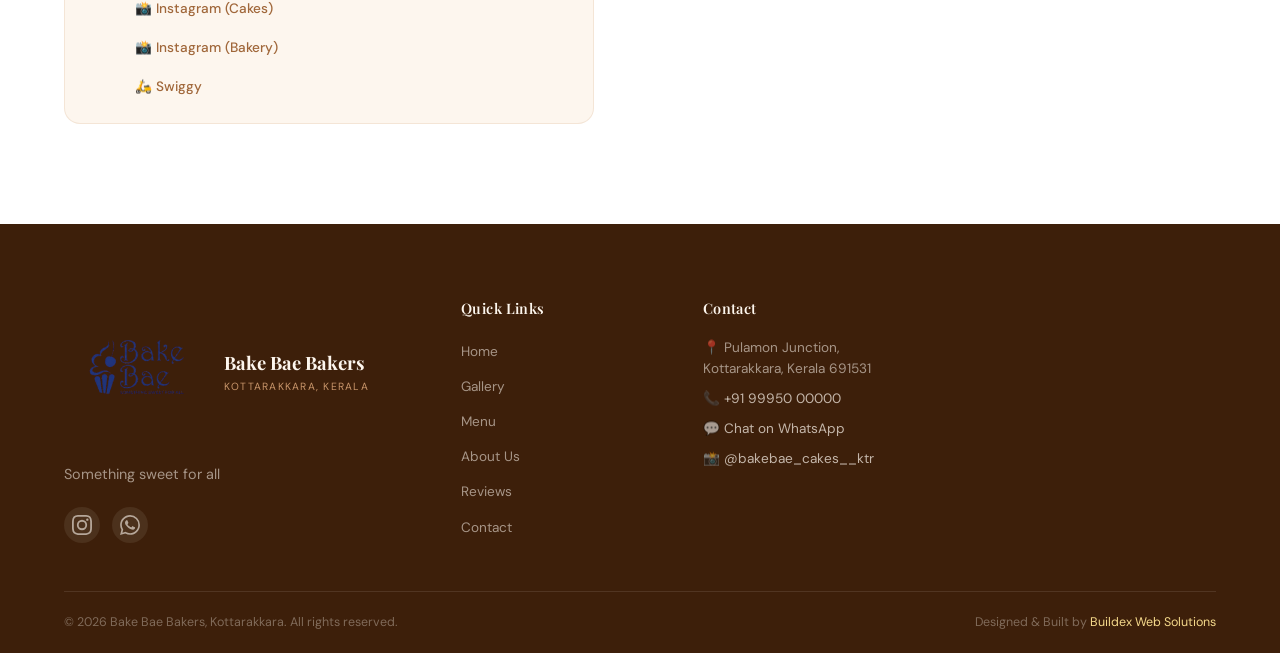
==== commit 621e2d1f: "full journey mobile and lap" ====
--- a/home.html
+++ b/home.html
@@ -198,6 +198,8 @@
         </div>
       </div>
 
+      
+
     </div>
   </div>
 
--- a/style.css
+++ b/style.css
@@ -1835,152 +1835,141 @@
 
 
 
-/* ===== NEW CENTER LINE TIMELINE ===== */
+/* ===== CLEAN TIMELINE (FINAL) ===== */
 
 .timeline {
   position: relative;
+  isolation: isolate; /* 🔥 CRITICAL */
   max-width: 1000px;
   margin: 100px auto;
   padding: 0 20px;
 }
 
-/* Base line */
+/* CENTER LINE */
 .timeline::before {
-  background: linear-gradient(
-    to bottom,
-    rgba(212,168,67,0.1),
-    rgba(212,168,67,0.9),
-    rgba(212,168,67,0.1)
-  );
-
-  box-shadow:
-    0 0 20px rgba(212,168,67,0.4),
-    0 0 40px rgba(212,168,67,0.2);
-}
-/* Glow progress line */
+  content: "";
+  position: absolute;
+  left: 50%;
+  top: 0;
+  width: 2px;
+  height: 100%;
+  background: rgba(160, 103, 58, 0.15);
+  transform: translateX(-50%);
+}
+
 .timeline::after {
   content: "";
   position: absolute;
   left: 50%;
   top: 0;
-  transform: translateX(-50%);
-  width: 2px;
-  height: var(--progress, 0%);
+  width: 4px;
+  height: var(--progress);
+  
+
   background: linear-gradient(
     to bottom,
-    rgba(212,168,67,0.9),
-    rgba(212,168,67,0.2)
+    #f5d98b,
+    #d4a843,
+    #a0673a
   );
-  box-shadow: 0 0 12px rgba(212,168,67,0.4);
-  transition: height 0.2s ease-out;
-}
-
+
+  box-shadow:
+    0 0 10px rgba(212,168,67,0.6),
+    0 0 20px rgba(212,168,67,0.4);
+
+  transform: translateX(-50%);
+  transition: height 0.15s linear;
+}
+
+/* ITEMS */
 .timeline-item {
   position: relative;
   width: 50%;
-  margin-bottom: 120px;
-
-  opacity: 0.5;
+  margin-bottom: 100px;
+  z-index: 1;
+  opacity: 1;
   transform: translateY(40px) scale(0.95);
   transition: all 0.5s ease;
 }
 
+.timeline-item .timeline-content {
+  opacity: 0.4;
+  transition: all 0.4s ease;
+}
+
+.timeline-item.active .timeline-content {
+  opacity: 1;
+}
+
+.timeline-content {
+  position: relative;
+  z-index: 3; /* higher than line */
+}
+
+.timeline-item .timeline-content {
+  filter: grayscale(40%) brightness(0.95);
+}
+
+.timeline-item.active .timeline-content {
+  filter: none;
+}
+/* LEFT / RIGHT */
 .timeline-item:nth-child(odd) {
   left: 0;
   padding-right: 60px;
-  display: flex;
-  justify-content: flex-end;
+  text-align: right;
 }
 
 .timeline-item:nth-child(even) {
   left: 50%;
   padding-left: 60px;
-  display: flex;
-  justify-content: flex-start;
-}
+}
+
+/* ACTIVE STATE */
 .timeline-item.active {
   opacity: 1;
-  transform: translateY(0) scale(1.04);
-}
-
-.timeline-item.active .timeline-content {
-  box-shadow:
-    0 20px 60px rgba(0,0,0,0.5),
-    0 0 40px rgba(212,168,67,0.35);
-}
+  transform: translateY(0) scale(1.02);
+}
+
+/* CARD */
 .timeline-content {
   position: relative;
-  padding: 30px;
-  border-radius: 26px;
-
-  /* 🔥 layered background (THIS fixes "plain white") */
-  background:
-    linear-gradient(145deg, #fffaf3, #f3e5cf),
-    radial-gradient(circle at top left, rgba(255,255,255,0.6), transparent 60%);
-
-  border: 1px solid rgba(200, 149, 106, 0.25);
+  padding: 28px;
+  border-radius: 24px;
+  z-index: 2;
+
+   background: #fdf6ee;
+
+  border: 1px solid rgba(200,149,106,0.3);
 
   box-shadow:
-    0 25px 60px rgba(100,60,20,0.18),
-    inset 0 2px 6px rgba(255,255,255,0.6);
-
+    0 20px 50px rgba(100,60,20,0.15),
+}
+
+/* LIGHT GLOW */
+.timeline-content::before {
+display: none;
+}
+.timeline-content {
+  background: #fdf6ee;
+  opacity: 1 !important;
+}
+
+/*pop */
+
+.timeline-content {
   transition: all 0.4s ease;
-  overflow: hidden;
-}
-
-.timeline-content::before {
-  content: '';
-  position: absolute;
-  inset: 0;
-  border-radius: inherit;
-
-  background: linear-gradient(
-    120deg,
-    rgba(255,255,255,0.6),
-    transparent 40%
-  );
-
-  opacity: 0.5;
-  pointer-events: none;
-}
-.timeline-content:hover {
-  transform: translateY(-12px) scale(1.03);
-
-  box-shadow:
-    0 35px 100px rgba(100,60,20,0.25),
-    0 0 30px rgba(212,168,67,0.2);
-}
-
-@keyframes glass-sweep {
-  from {
-    transform: translateX(-100%);
-  }
-  to {
-    transform: translateX(100%);
-  }
-}
-.timeline-content:hover {
-  transform: translateY(-10px) scale(1.02);
-
-  box-shadow:
-    0 30px 80px rgba(100, 60, 20, 0.25),
-    0 0 25px rgba(212,168,67,0.25);
-}
-.timeline-content::after {
-  content: '';
-  position: absolute;
-  inset: 0;
-  border-radius: inherit;
-
-  background: radial-gradient(
-    circle at 80% 20%,
-    rgba(212,168,67,0.18),
-    transparent 60%
-  );
-
-  pointer-events: none;
-}
-
+  transform: scale(0.96);
+  
+}
+
+.timeline-item.active .timeline-content {
+  transform: scale(1);
+  opacity: 1;
+  box-shadow: 0 25px 80px rgba(160, 103, 58, 0.25);
+}
+
+/* TEXT */
 .card-era {
   font-size: 0.75rem;
   letter-spacing: 0.15em;
@@ -2001,207 +1990,122 @@
   margin-bottom: 12px;
 }
 
+.timeline-item.active .timeline-content {
+  transform: scale(1.03);
+}
+
+/* MOBILE */
 @media (max-width: 768px) {
+
+  .timeline {
+    padding: 0 16px;
+  }
+
+  /* center line */
+  .timeline::before,
+  .timeline::after {
+    left: 50%;
+    transform: translateX(-50%);
+  }
+
+  /* FULL WIDTH ITEM */
   .timeline-item {
     width: 100%;
     left: 0 !important;
     padding: 0;
-    text-align: left;
+    display: flex;
+    justify-content: center; /* 🔥 THIS was missing */
+    text-align: center;
   }
 
-  .timeline::before,
-  .timeline::after {
-    left: 10px;
+  /* PERFECT CENTER CARD */
+  .timeline-content {
+    width: 100%;
+    max-width: 340px;
+    margin: 0 auto;
   }
-}
-
-.branches-redesign {
-  background: radial-gradient(
-    circle at 20% 20%,
-    rgba(212,168,67,0.12),
-    transparent 50%
-  ),
-  radial-gradient(
-    circle at 80% 80%,
-    rgba(200,149,106,0.12),
-    transparent 50%
-  ),
-  var(--cream);
-}
-
-/* ===== GLASS TIMELINE FIX ===== */
-
-.timeline {
-  position: relative;
-  margin-top: 60px;
-}
-
-.timeline::before {
-  content: '';
-  position: absolute;
-  left: 50%;
-  top: 0;
-  width: 2px;
-  height: 100%;
-
-  background: linear-gradient(
-    to bottom,
-    transparent,
-    rgba(212,168,67,0.9),
-    transparent
-  );
-
-  transform: translateX(-50%);
-}
-
-.timeline-item {
-  position: relative;
-  width: 50%;
-  padding: 40px;
-}
-
-.timeline-item:nth-child(odd) {
-  left: 0;
-  text-align: right;
-}
-
-.timeline-item:nth-child(even) {
-  left: 50%;
-}
-
-/* 🔥 THIS IS THE ACTUAL GLASS CARD */
-.timeline-content {
-  position: relative;
-  padding: 28px;
-  border-radius: 22px;
-
-  background: rgba(255, 255, 255, 0.45);
-  backdrop-filter: blur(18px);
-  -webkit-backdrop-filter: blur(18px);
-
-  border: 1px solid rgba(255,255,255,0.5);
-
-  box-shadow:
-    0 20px 60px rgba(100,60,20,0.2),
-    inset 0 1px 0 rgba(255,255,255,0.6);
-
-  transition: all 0.4s ease;
-  overflow: hidden;
-}
-
-/* LIGHT SWEEP */
-.timeline-content::before {
-  content: '';
-  position: absolute;
-  inset: 0;
-  background: linear-gradient(
-    120deg,
-    transparent,
-    rgba(255,255,255,0.6),
-    transparent
-  );
-  opacity: 0;
-}
-
-/* HOVER EFFECT */
-.timeline-content:hover {
-  transform: translateY(-10px) scale(1.02);
-
-  box-shadow:
-    0 35px 90px rgba(100,60,20,0.25),
-    0 0 25px rgba(212,168,67,0.25);
-}
-
-.timeline-content:hover::before {
-  opacity: 1;
-  animation: sweep 1s ease;
-}
-
-@keyframes sweep {
-  from { transform: translateX(-100%); }
-  to { transform: translateX(100%); }
-}
-.navbar {
-  background: rgba(253, 246, 238, 0.85);
-  backdrop-filter: blur(10px);
-}
-body {
-  padding-top: 80px;
+
+}
+
+/* ===== TITLE FIX ===== */
+
+.branches-story .section-header {
+  margin-top: 0;
 }
 .branches-intro {
   text-align: center;
-  margin-bottom: 40px;
-}
-
-.branches-title {
-  font-size: clamp(2.4rem, 4vw, 3rem);
-  line-height: 1.2;
-}
-
-.branches-sub {
-  margin-top: 10px;
-  color: var(--text-light);
-}
-.branches-title em {
-  color: var(--gold);
-  position: relative;
-}
-
-.branches-title em::after {
-  content: '';
-  position: absolute;
-  left: 0;
-  bottom: -6px;
-  width: 100%;
-  height: 2px;
-  background: linear-gradient(90deg, var(--gold), transparent);
-}
-
-.timeline-content::after {
-  content: '';
-  position: absolute;
-  top: -40%;
-  left: -40%;
-  width: 200%;
-  height: 200%;
-
-  background: radial-gradient(
-    circle,
-    rgba(255,255,255,0.25),
-    transparent 60%
-  );
-
-  opacity: 0.4;
-  pointer-events: none;
-}
+}
+
+/* ===== CLEAN TITLE STYLE ===== */
+
 .branches-title {
   text-align: center;
   line-height: 1.05;
-  margin-bottom: 20px;
-}
-
-/* MAIN LINE (bold, strong) */
+  margin-bottom: 10px;
+}
+
+/* MAIN LINE */
 .title-main {
   display: block;
   font-family: var(--font-display);
   font-size: clamp(2.8rem, 6vw, 4rem);
   font-weight: 600;
-  color: #3b1d0a; /* deep chocolate */
-}
-
-/* ACCENT LINE (elegant, italic, lighter) */
+  color: #3b1d0a;
+
+  letter-spacing: -0.02em;
+}
+
+/* ACCENT LINE (FIXED) */
 .title-accent {
   display: block;
+
+  margin-top: -10px; /* 🔥 THIS FIXES THE GAP */
+
   font-family: var(--font-display);
   font-size: clamp(2.8rem, 6vw, 4rem);
   font-style: italic;
   font-weight: 500;
-  color: #c58a5a; /* warm gold */
-}
-.title-main {
-  letter-spacing: -0.02em;
-}
-
-.title-accent {
+  color: #c58a5a;
+
   letter-spacing: 0.01em;
+}
+html {
+  scroll-behavior: smooth;
+}
+body.scrolling .timeline-item {
+  transition: all 0.2s ease;
+}
+
+.timeline::before {
+  z-index: 0;
+}
+
+.timeline::after {
+  z-index: 0;
+}
+
+.timeline-item {
+  position: relative;
+  z-index: 2;
+}
+
+.timeline-content {
+  position: relative;
+  z-index: 3;
+}
+
+.timeline::before,
+.timeline::after {
+  z-index: 0;
+  pointer-events: none;
+}
+.timeline-item {
+  position: relative;
+  z-index: 2;
+}
+
+.timeline-content {
+  position: relative;
+  z-index: 3;
+  background: #fdf6ee; /* solid, no transparency */
 }
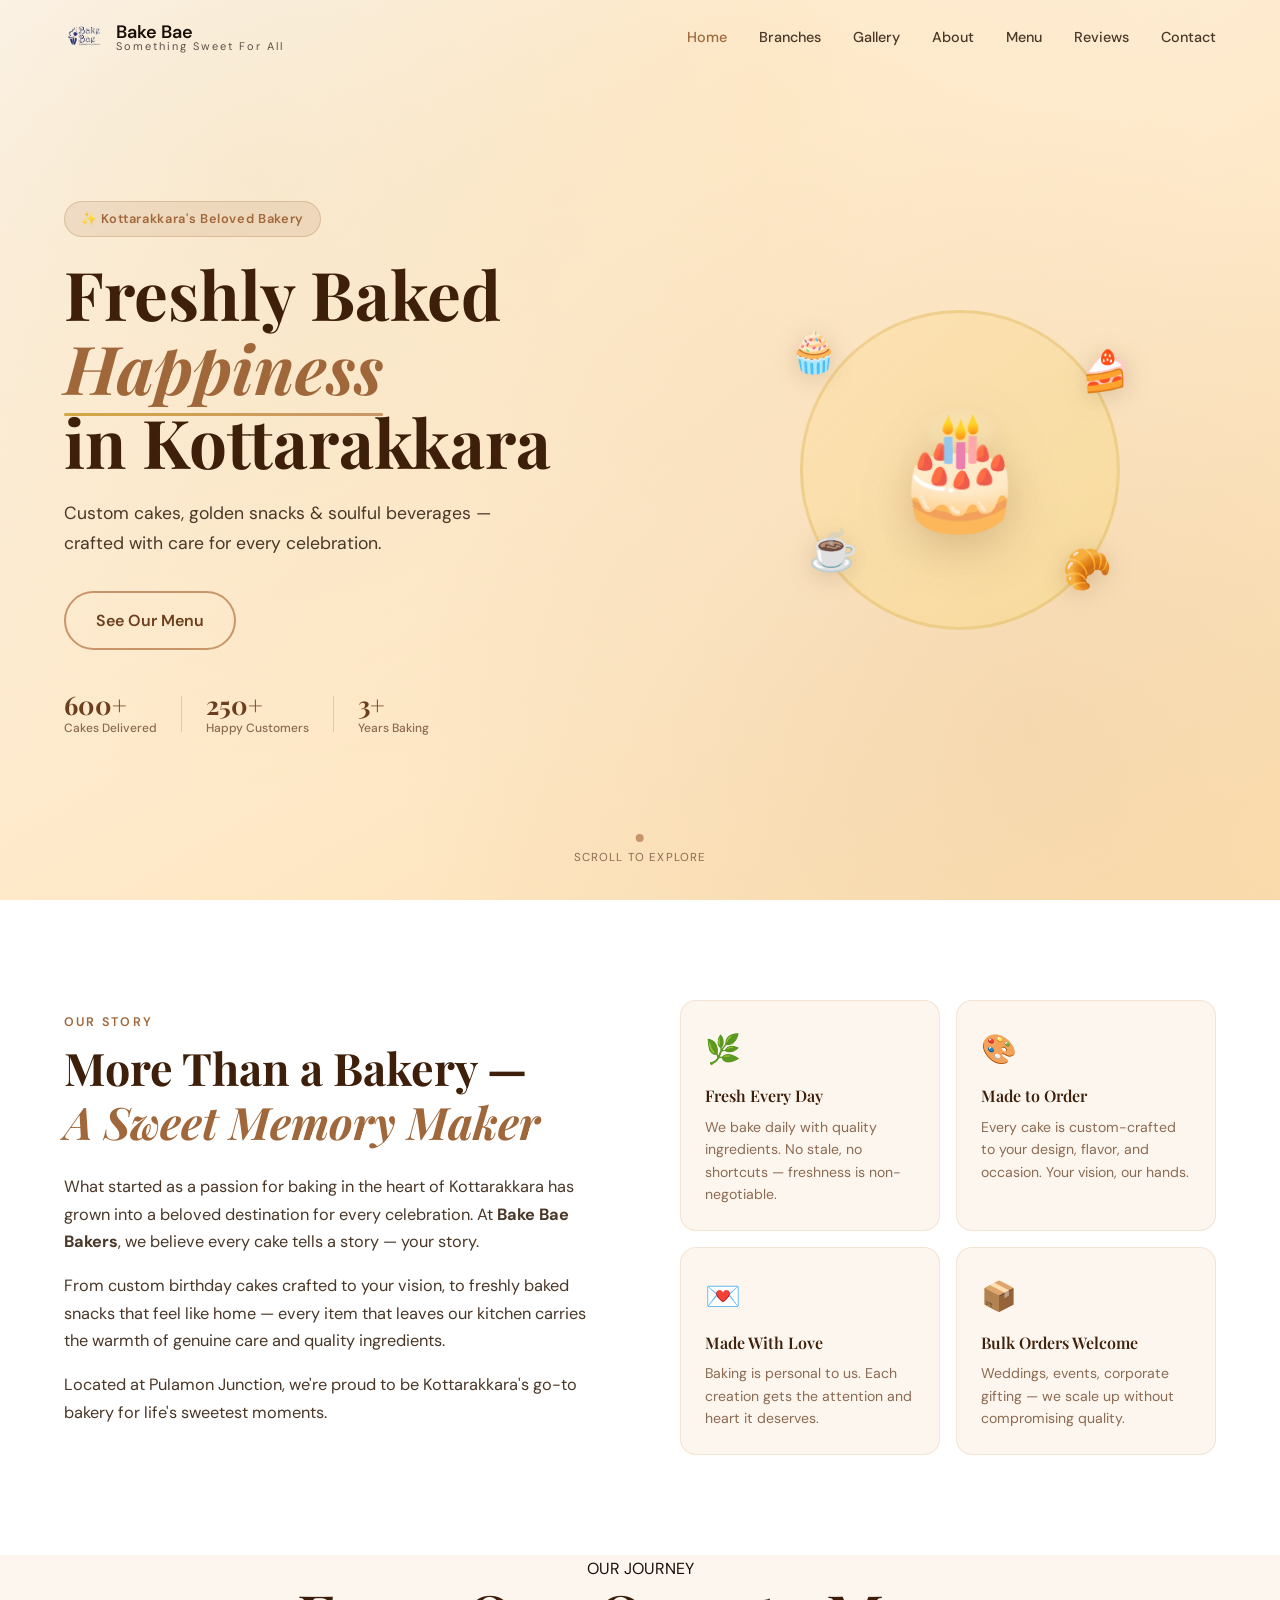
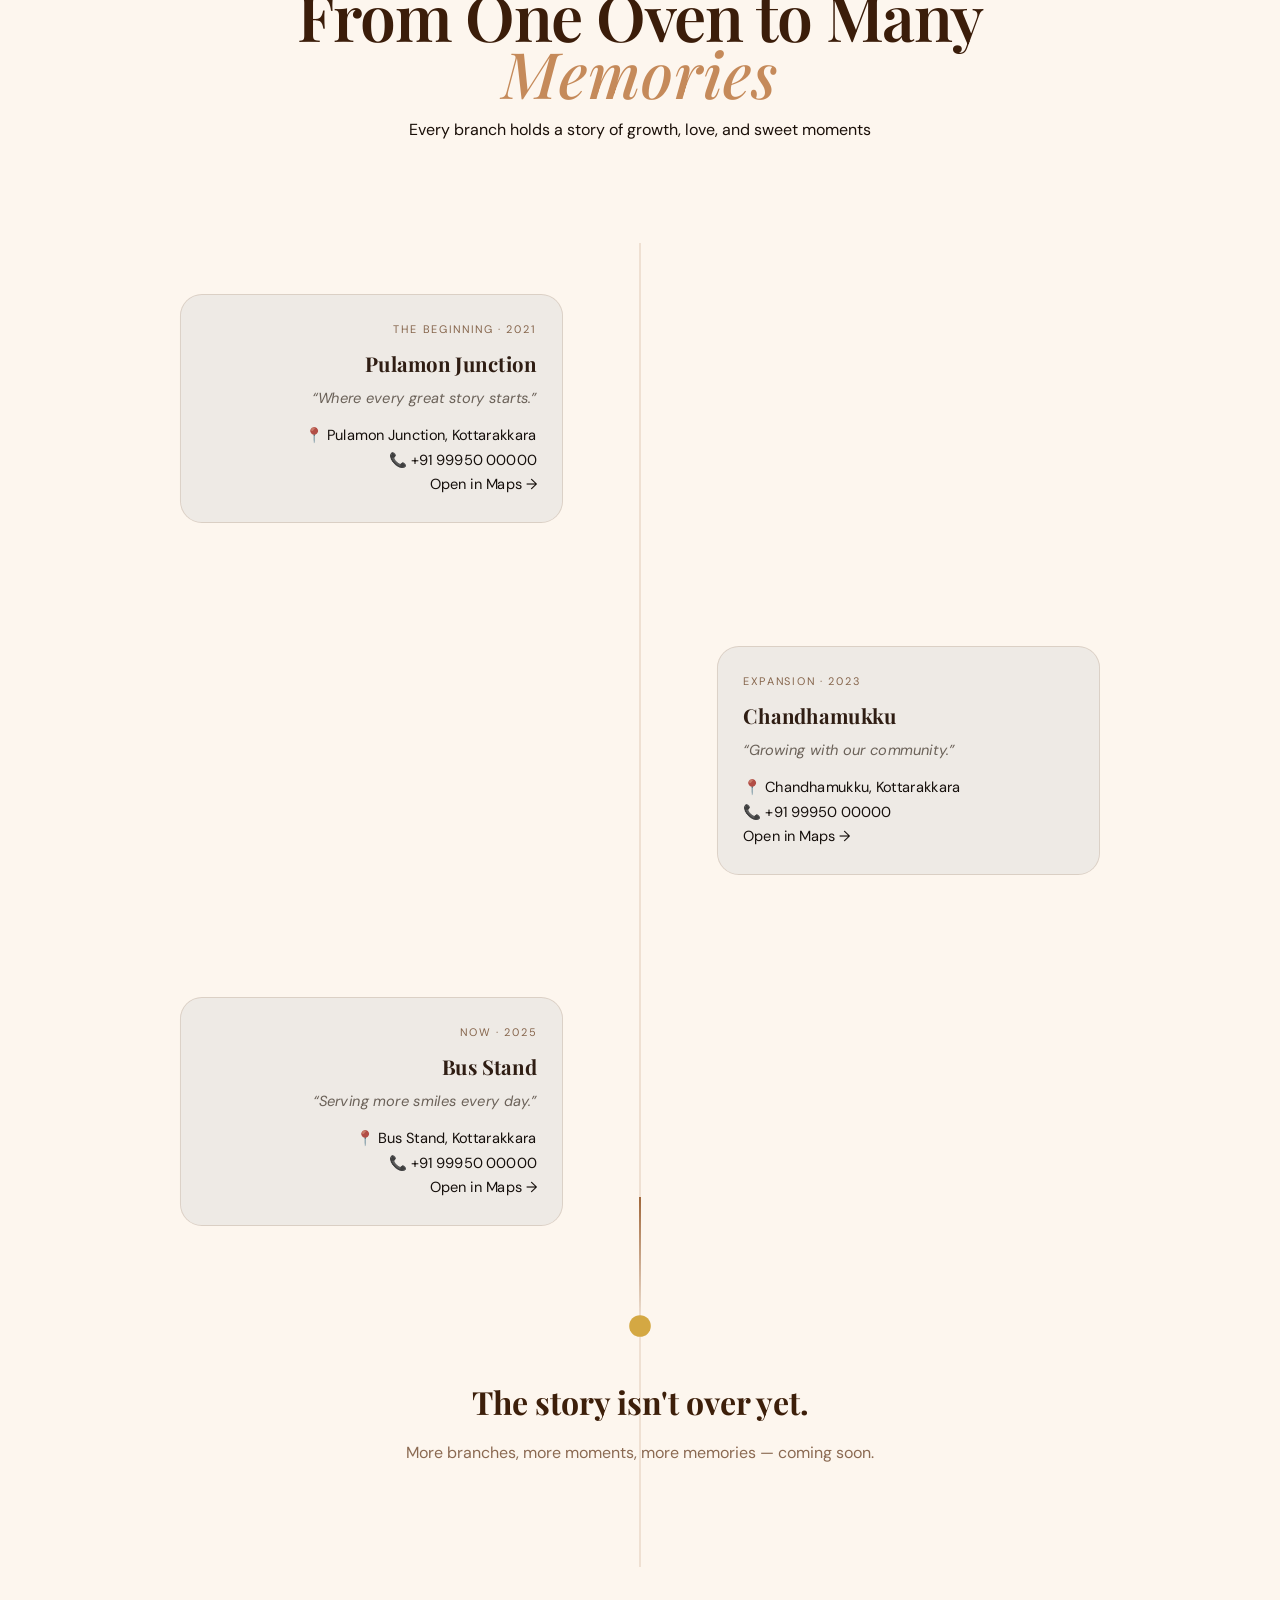
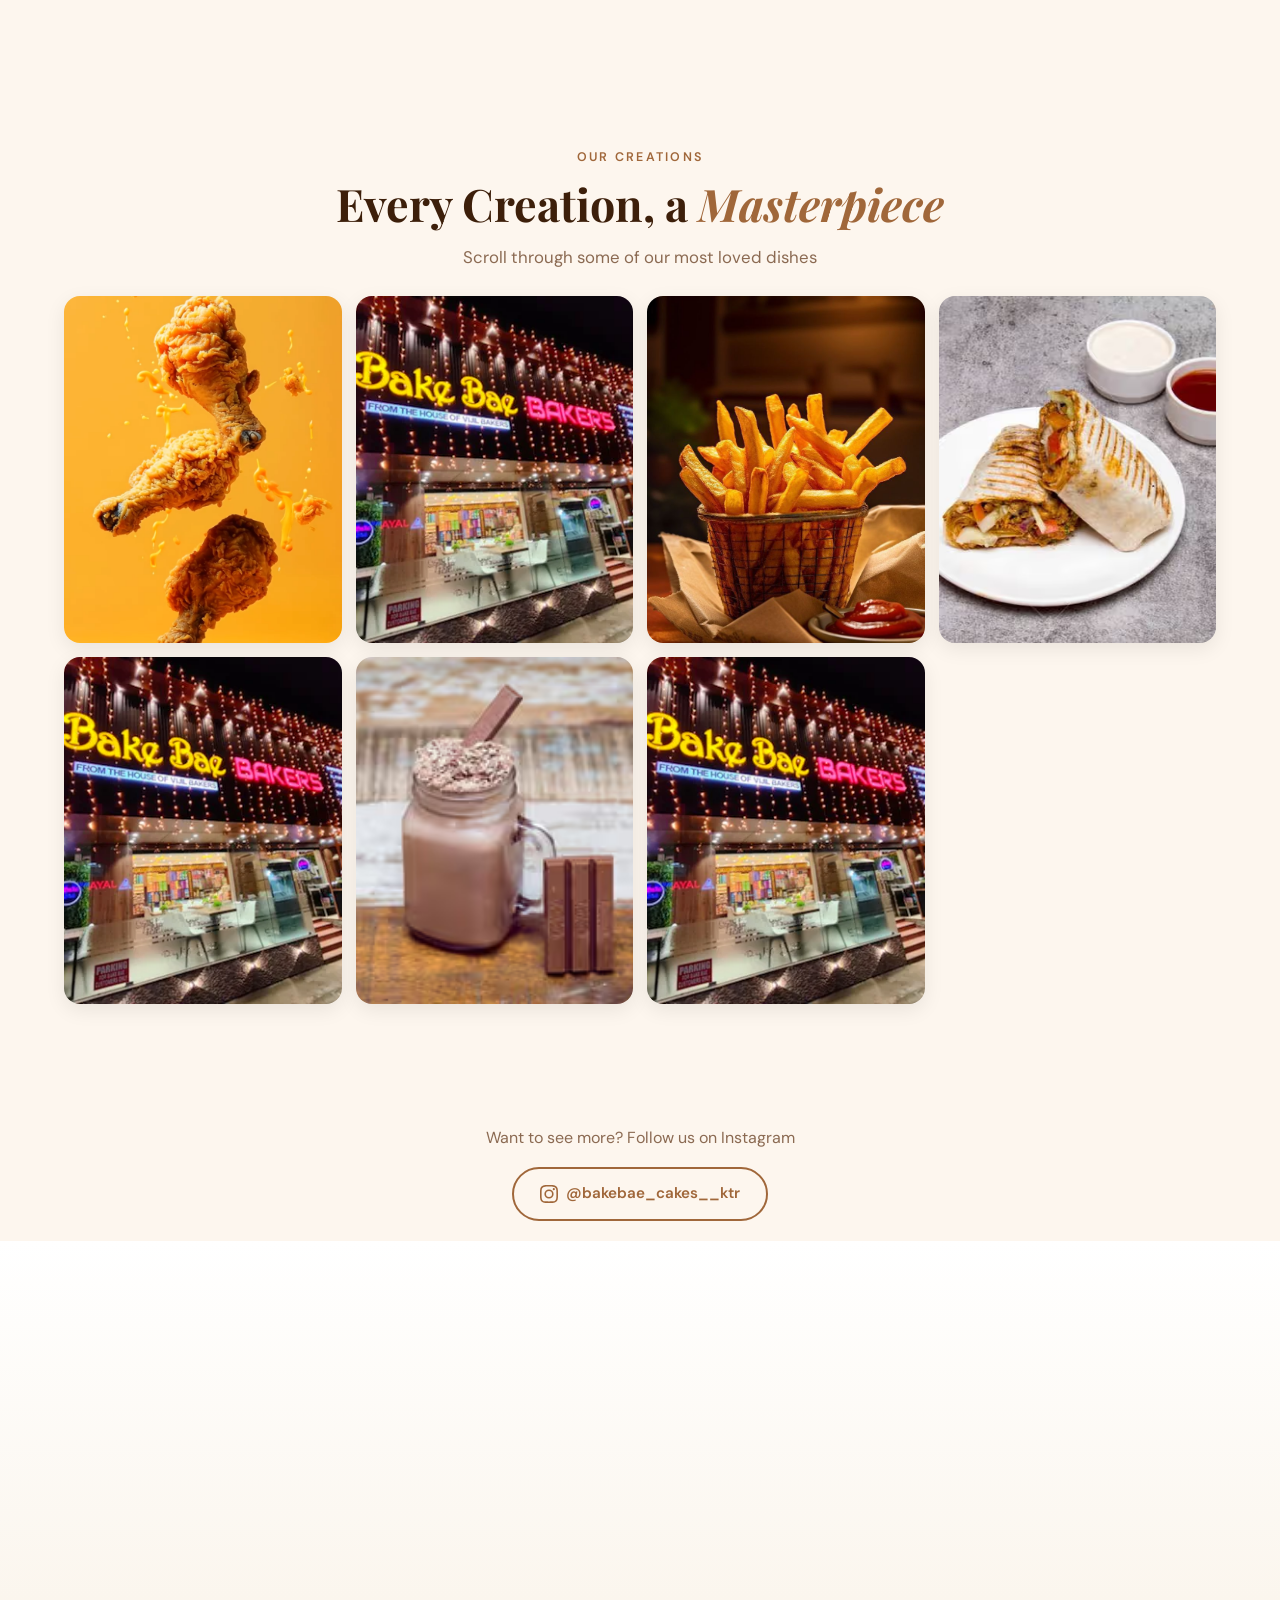
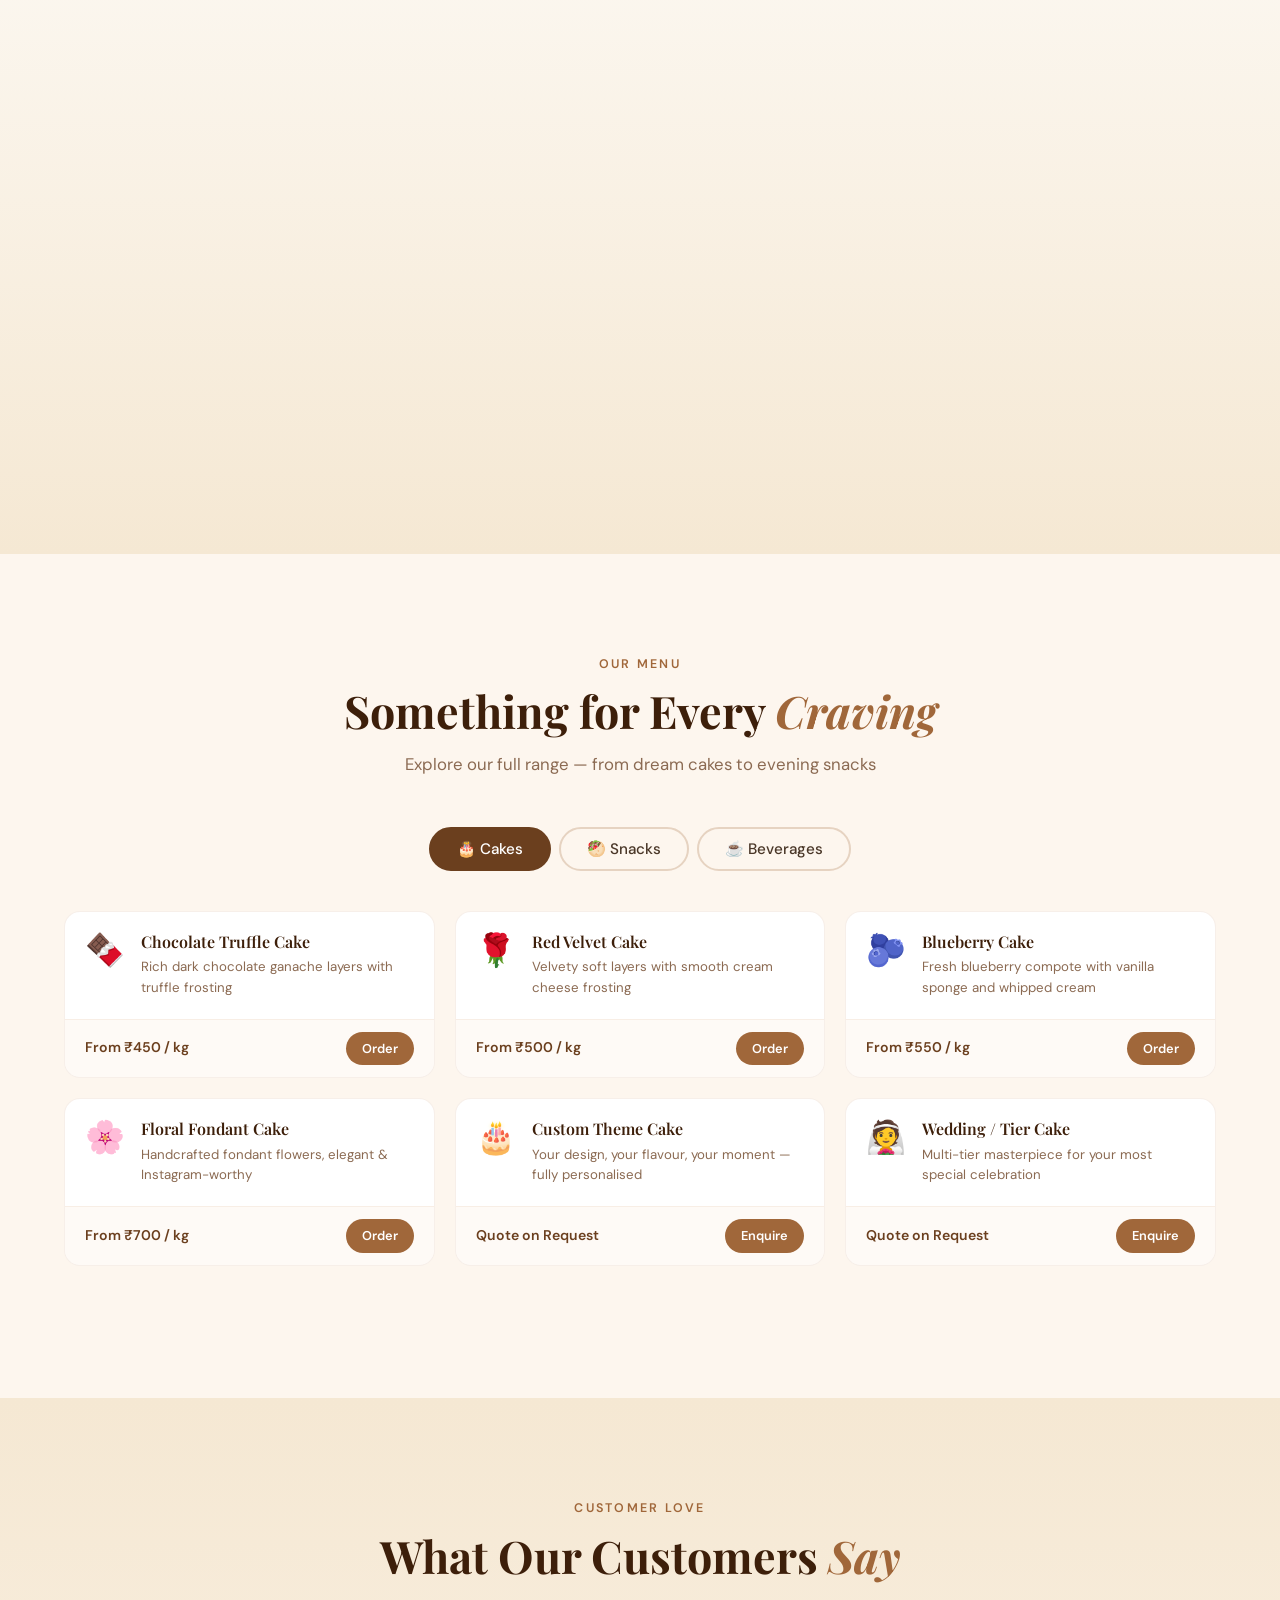
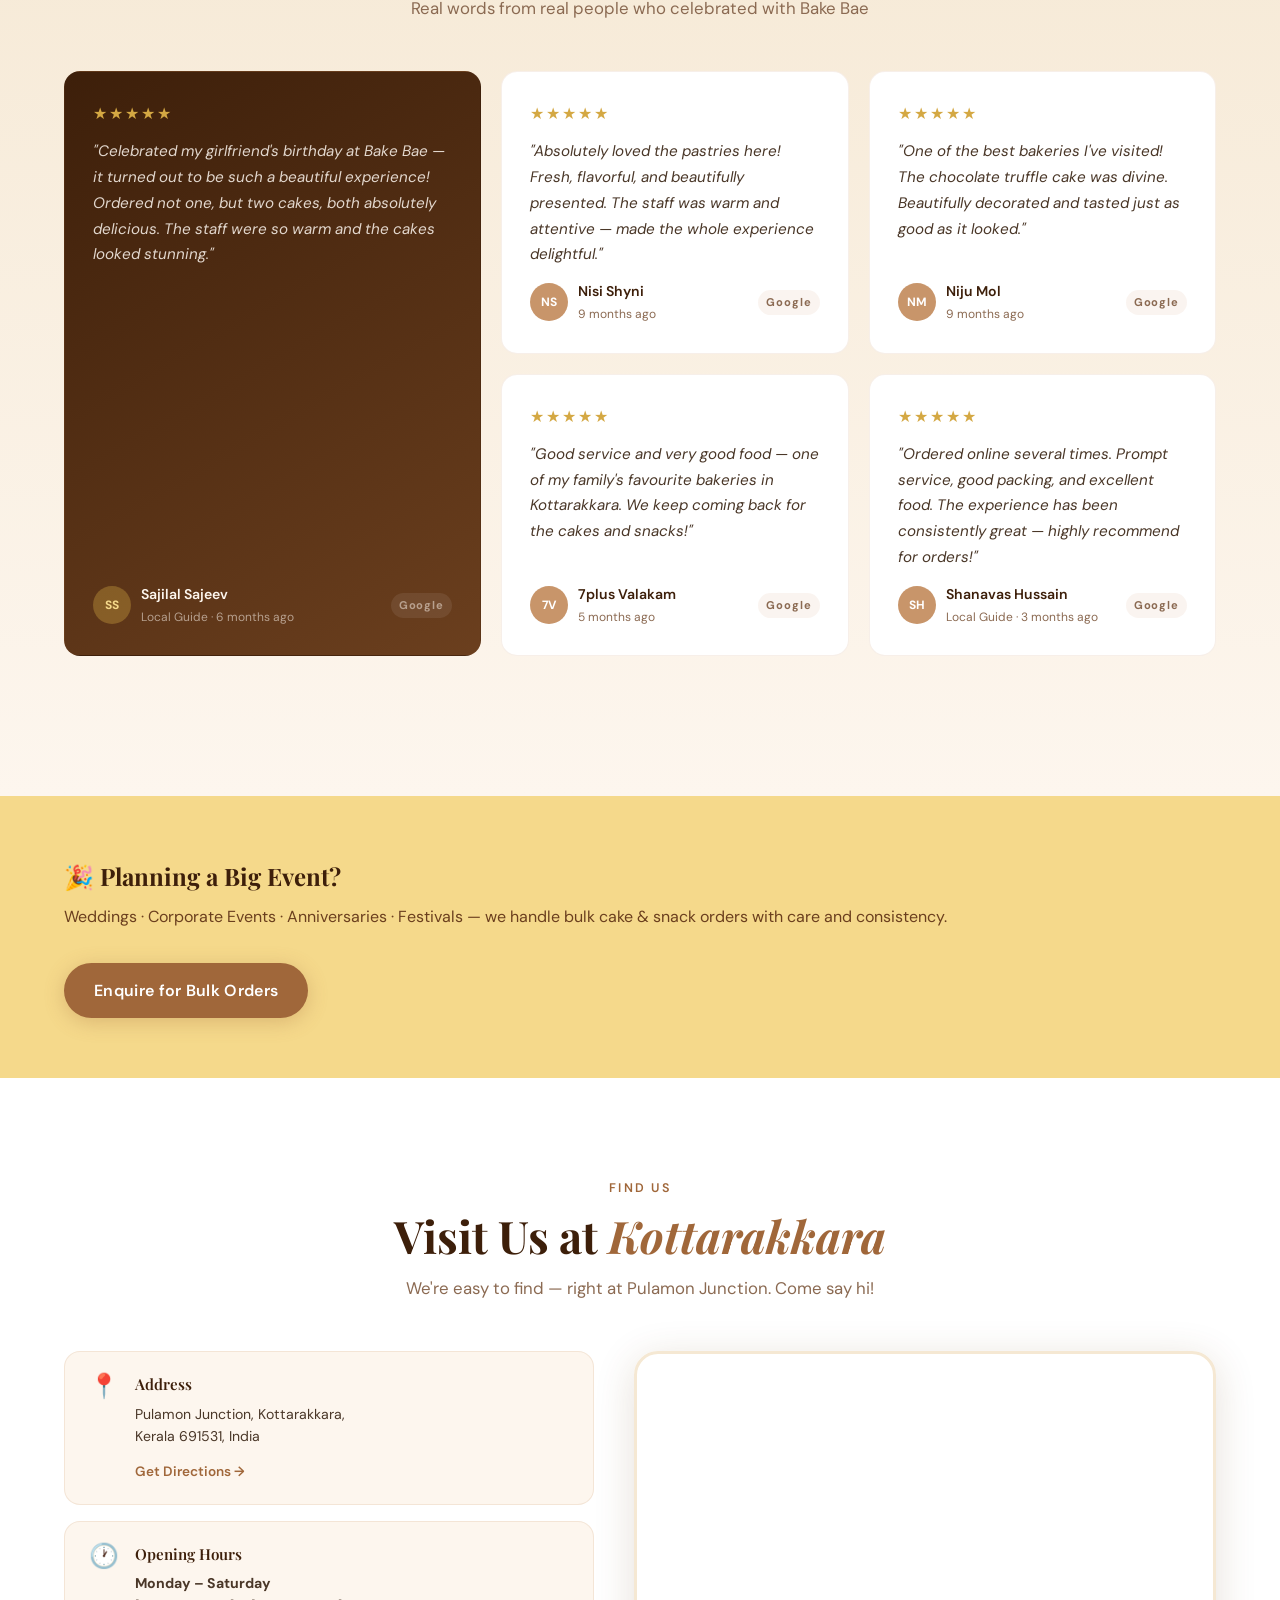
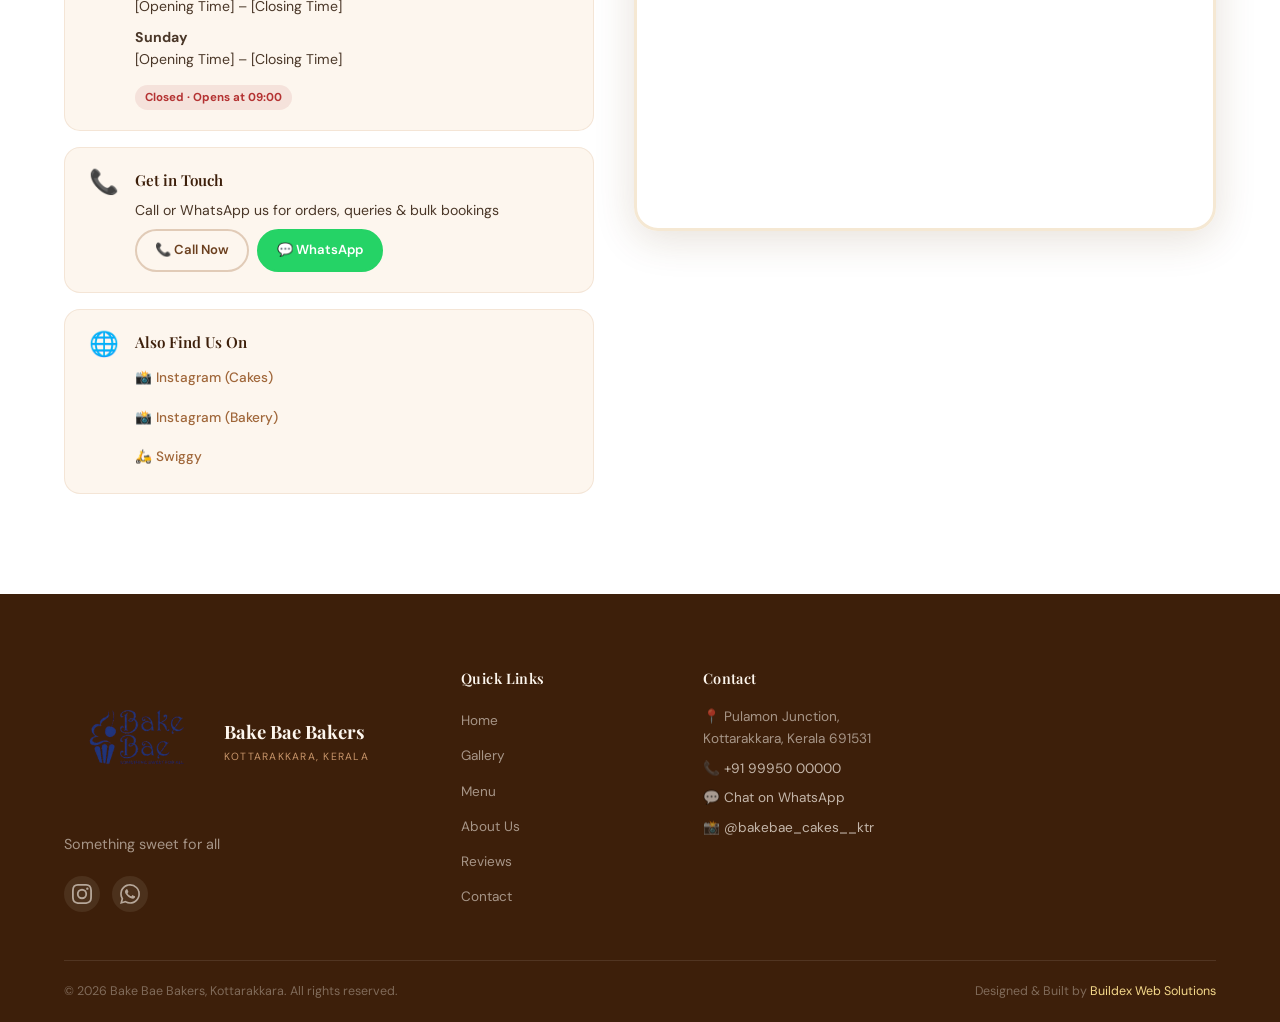
==== commit 25737527: "2full journey mobile and lap" ====
--- a/home.html
+++ b/home.html
@@ -197,8 +197,16 @@
           <a href="#" class="card-btn">Open in Maps →</a>
         </div>
       </div>
-
       
+      <div class="timeline-end">
+        <div class="end-dot"></div>
+
+        <div class="end-content">
+          <h3>The story isn't over yet.</h3>
+          <p>More branches, more moments, more memories — coming soon.</p>
+        </div>
+      </div>
+            
 
     </div>
   </div>
--- a/style.css
+++ b/style.css
@@ -1843,6 +1843,7 @@
   max-width: 1000px;
   margin: 100px auto;
   padding: 0 20px;
+  padding-bottom: 100px;
 }
 
 /* CENTER LINE */
@@ -1999,6 +2000,7 @@
 
   .timeline {
     padding: 0 16px;
+    padding-bottom: 100px;
   }
 
   /* center line */
@@ -2108,4 +2110,97 @@
   position: relative;
   z-index: 3;
   background: #fdf6ee; /* solid, no transparency */
-}+}
+
+/* ===== TIMELINE END NODE ===== */
+
+.timeline-end {
+  position: relative;
+  margin-top: 120px;
+  text-align: center;
+}
+
+/* DOT */
+.end-dot {
+  width: 18px;
+  height: 18px;
+  background: var(--gold);
+  border-radius: 50%;
+  margin: 0 auto;
+  position: relative;
+  z-index: 2;
+  transform: scale(0.6);
+  opacity: 0.5;
+  transition: 0.4s ease;
+}
+
+/* GLOW RING */
+.end-dot::before {
+  content: '';
+  position: absolute;
+  inset: 0;
+  border-radius: 50%;
+  background: rgba(212,168,67,0.4);
+  transform: scale(1);
+  opacity: 0;
+}
+
+/* ACTIVE STATE (🔥 triggered by JS) */
+.timeline-end.active .end-dot {
+  transform: scale(1.2);
+  opacity: 1;
+  box-shadow: 0 0 20px rgba(212,168,67,0.6);
+}
+
+.timeline-end.active .end-dot::before {
+  animation: pulse-ring 1.5s infinite;
+}
+
+/* TEXT */
+.end-content {
+  margin-top: 40px;
+  opacity: 0;
+  transform: translateY(30px);
+  transition: 0.6s ease;
+}
+
+.timeline-end.active .end-content {
+  opacity: 1;
+  transform: translateY(0);
+}
+
+/* TEXT STYLE (match your dark section vibe) */
+.end-content h3 {
+  font-family: var(--font-display);
+  font-size: 2rem;
+  color: var(--chocolate);
+  margin-bottom: 10px;
+}
+
+.end-content p {
+  color: var(--text-light);
+}
+.timeline-end::before {
+  content: '';
+  position: absolute;
+  top: -120px;
+  left: 50%;
+  width: 2px;
+  height: 120px;
+  background: linear-gradient(to bottom, var(--brown), transparent);
+  transform: translateX(-50%);
+}
+
+.timeline-end {
+  position: relative;
+  z-index: 5; /* bring whole block forward */
+}
+
+.end-content {
+  position: relative;
+  z-index: 6; /* text always above line */
+}
+.timeline::after {
+  z-index: 1; /* push line behind content */
+}
+
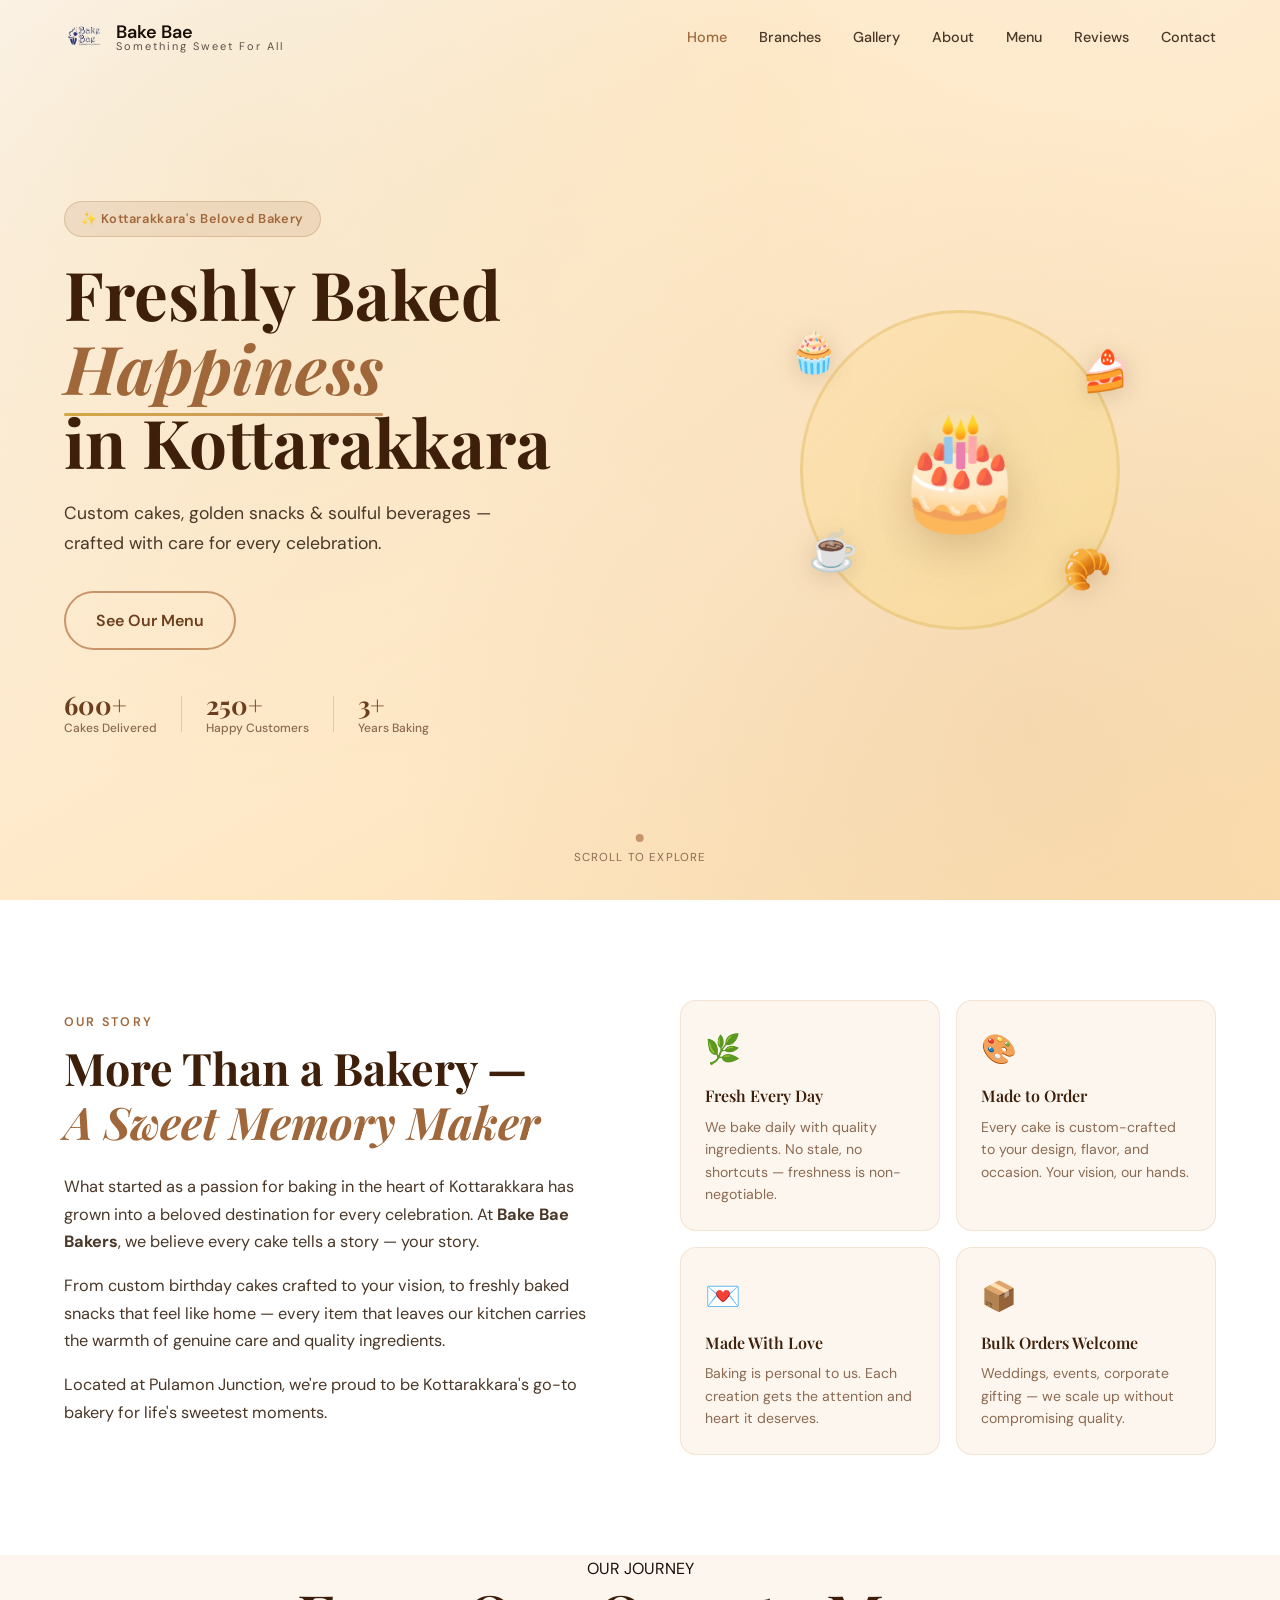
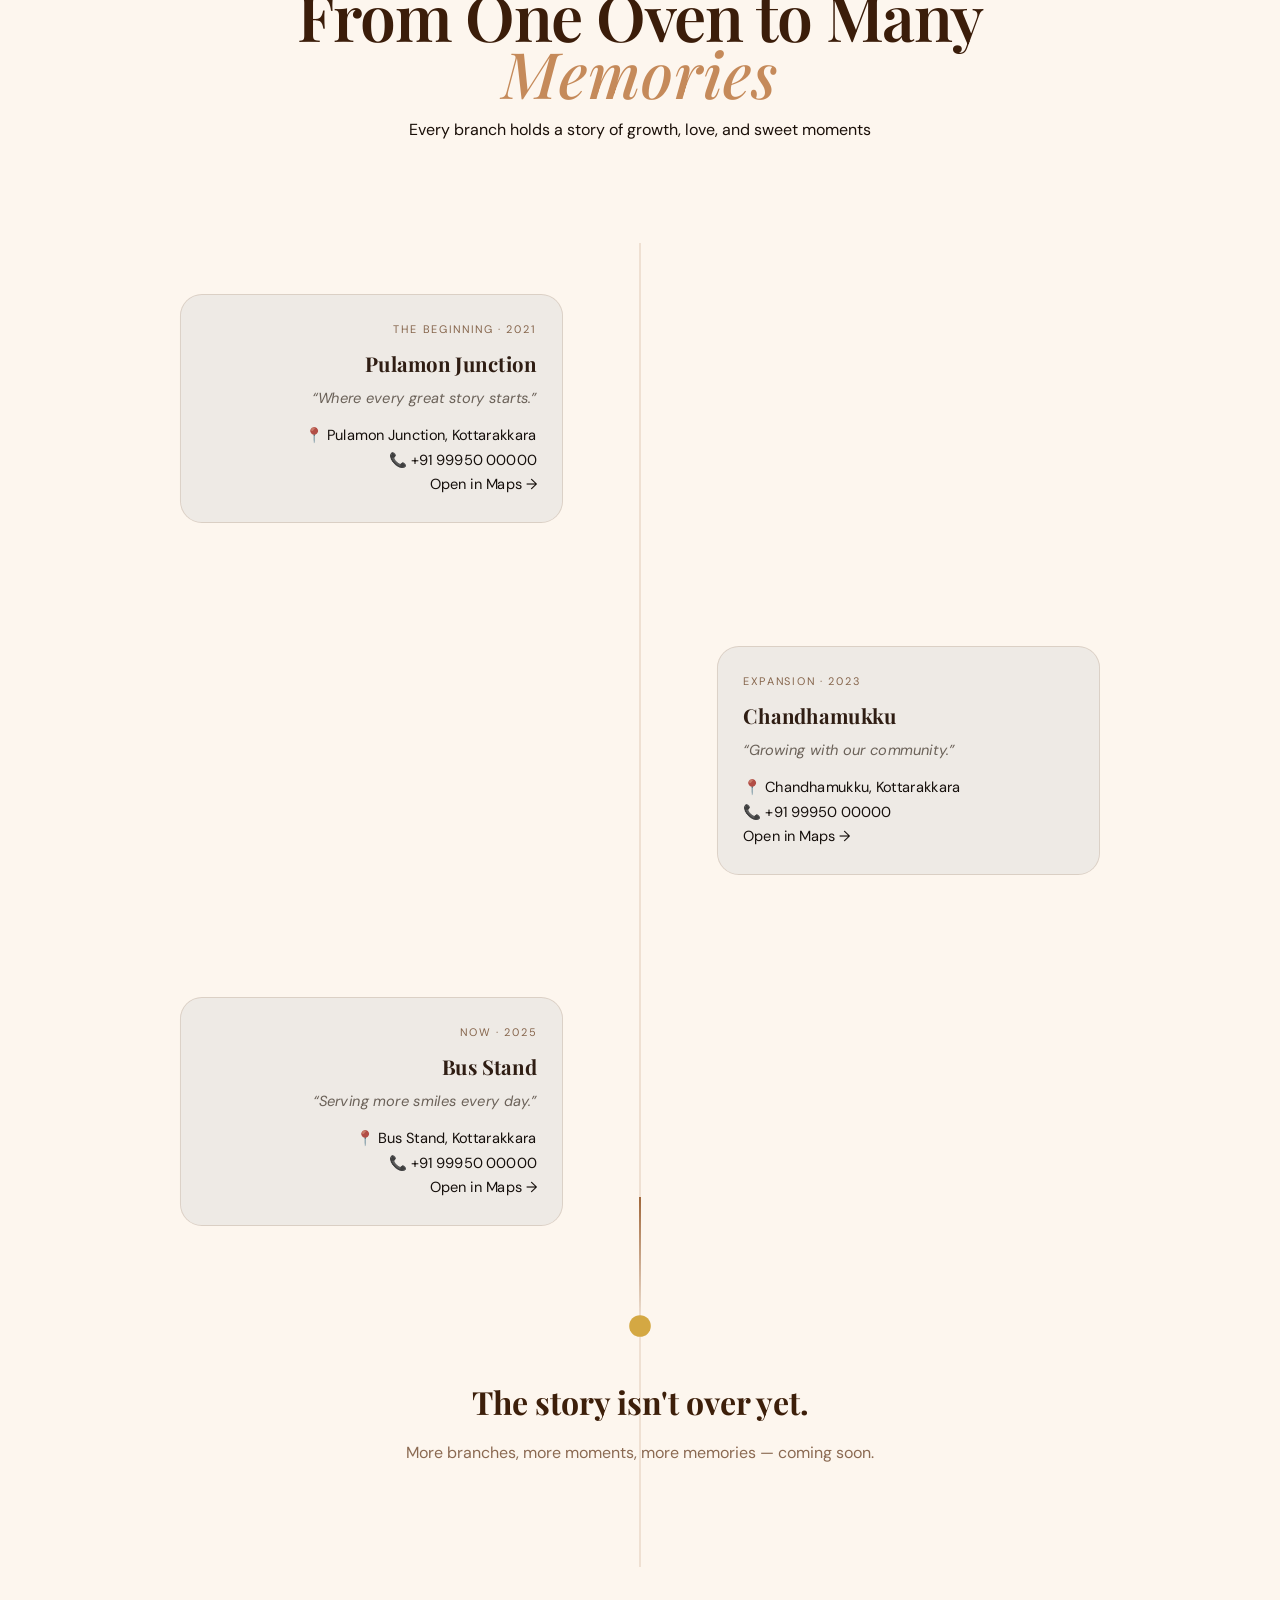
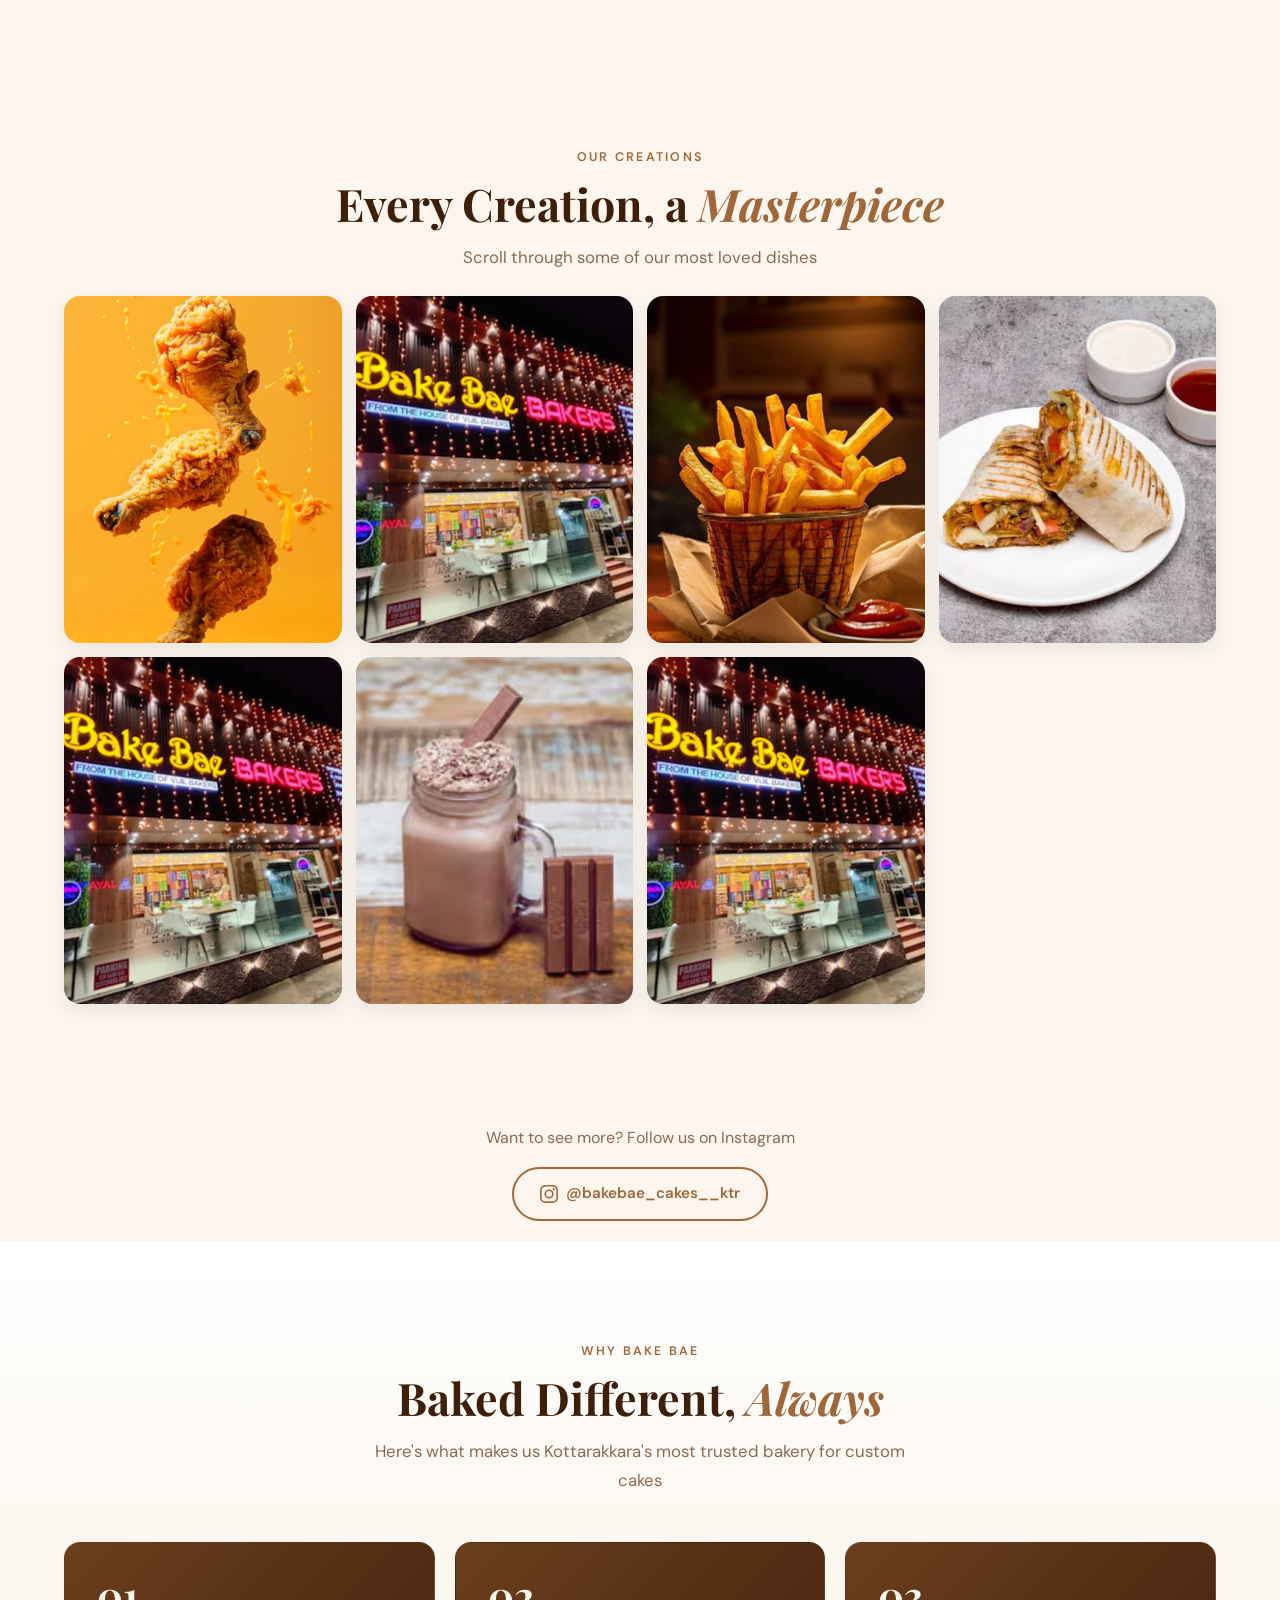
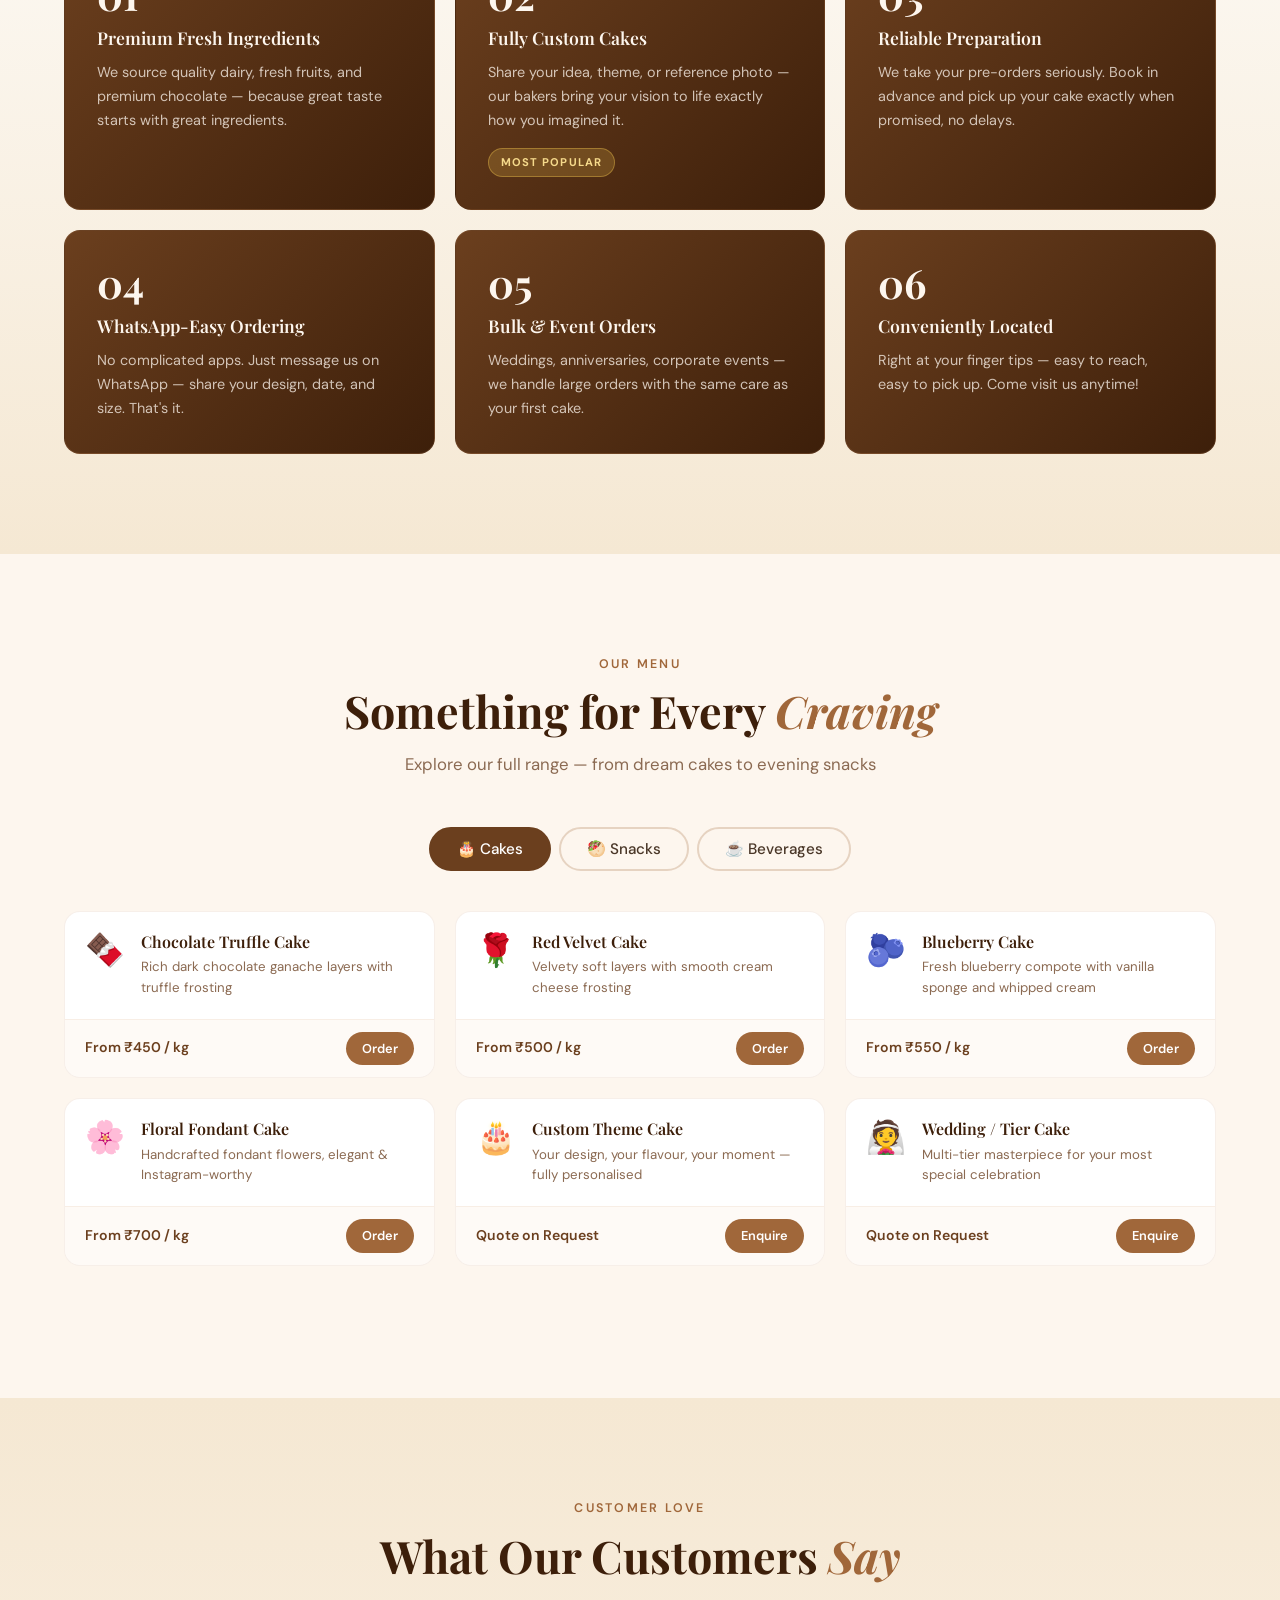
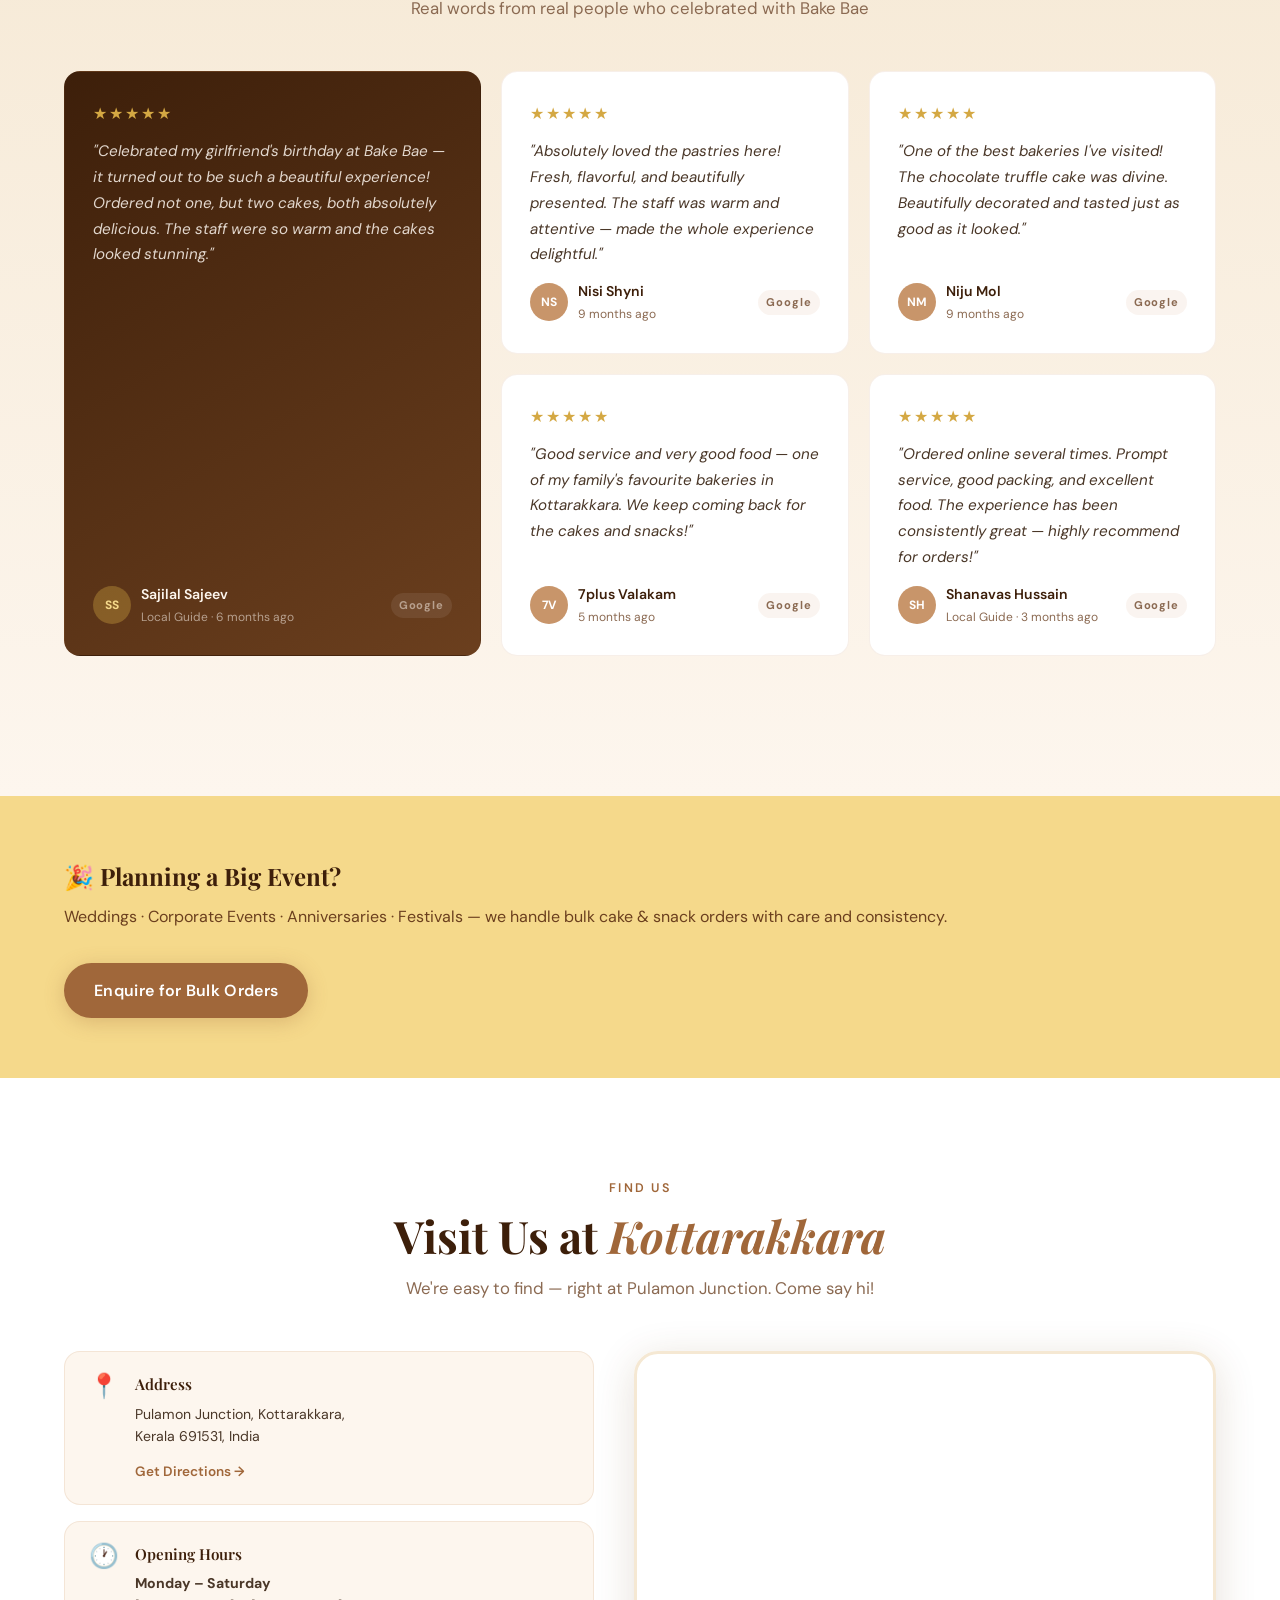
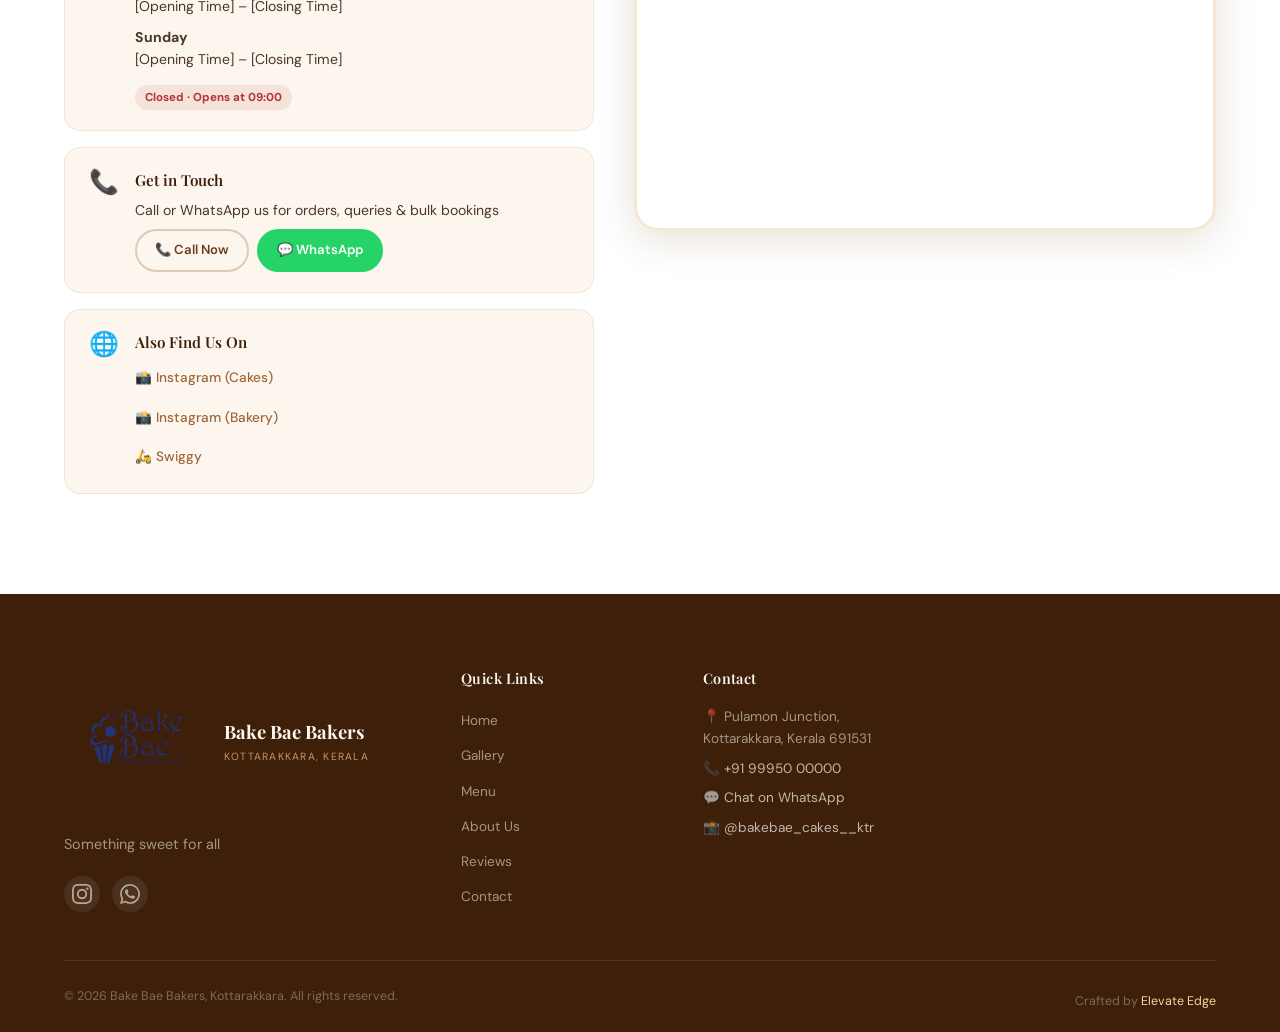
==== commit 31914091: "full" ====
--- a/home.html
+++ b/home.html
@@ -21,12 +21,14 @@
   <!-- ===== NAVBAR ===== -->
   <nav class="navbar" id="navbar">
     <div class="nav-container">
+      
       <a href="#home" class="nav-logo brand">
   <img src="assets/logo.png" class="logo">
   <div class="brand-text">
     <span class="brand-name">Bake Bae</span>
     <span class="brand-sub">Something Sweet For All</span>
   </div>
+  
 </a>
       <ul class="nav-links" id="navLinks">
         <li><a href="#home">Home</a></li>
@@ -731,9 +733,16 @@
           <p>📸 <a href="https://www.instagram.com/bakebae_cakes__ktr/" target="_blank">@bakebae_cakes__ktr</a></p>
         </div>
       </div>
+      
       <div class="footer-bottom">
         <p>© 2026 Bake Bae Bakers, Kottarakkara. All rights reserved.</p>
-        <p class="footer-credit">Designed &amp; Built by <a href="#" target="_blank">Buildex Web Solutions</a></p>
+                <p class="footer-credit">
+                  Crafted by 
+                  <a href="https://instagram.com/elevate.edge__" target="_blank">
+                    Elevate Edge
+                  </a>
+
+</p>
       </div>
     </div>
   </footer>
--- a/style.css
+++ b/style.css
@@ -2204,3 +2204,19 @@
   z-index: 1; /* push line behind content */
 }
 
+.footer-credit {
+  margin-top: 10px;
+  font-size: 0.85rem;
+  color: rgba(255, 220, 180, 0.7);
+}
+
+.footer-credit a {
+  color: #f5d6a3;
+  text-decoration: none;
+  transition: all 0.3s ease;
+}
+
+.footer-credit a:hover {
+  color: #fff;
+  text-shadow: 0 0 8px rgba(255, 200, 150, 0.5);
+}
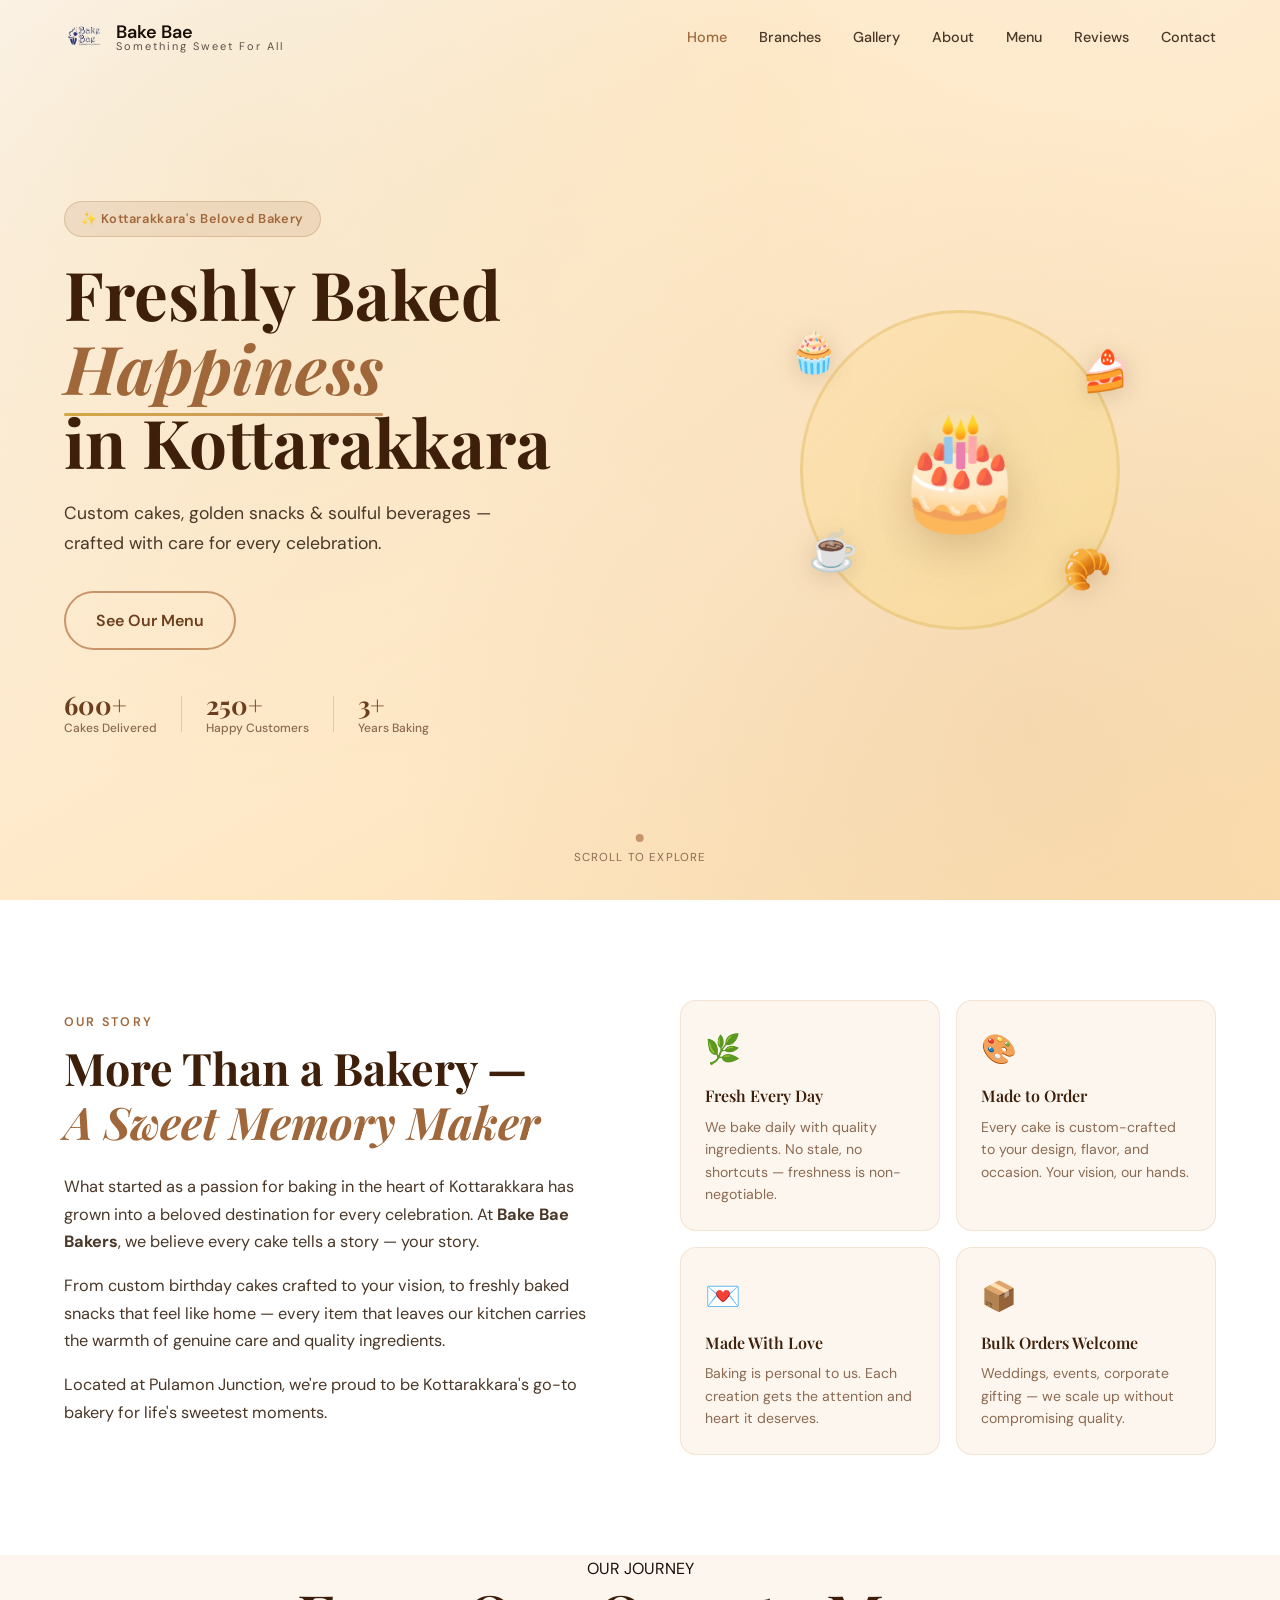
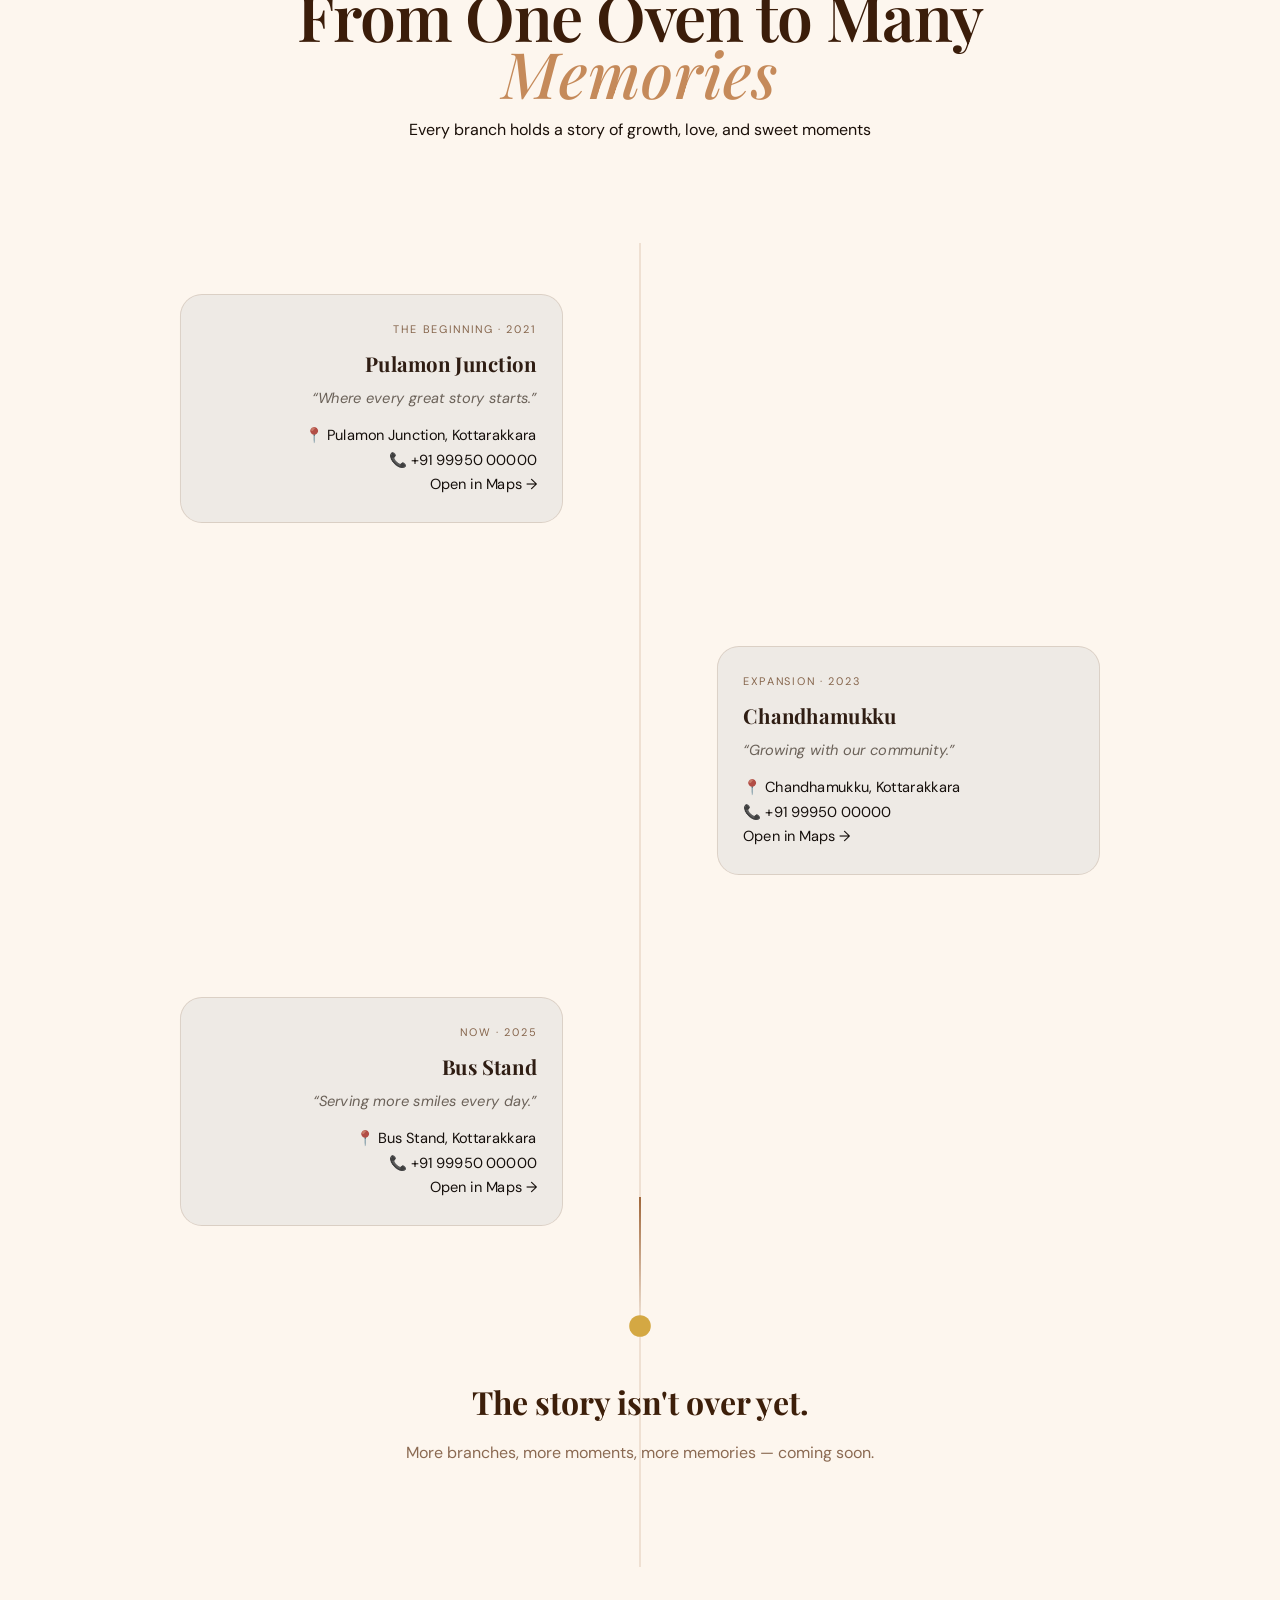
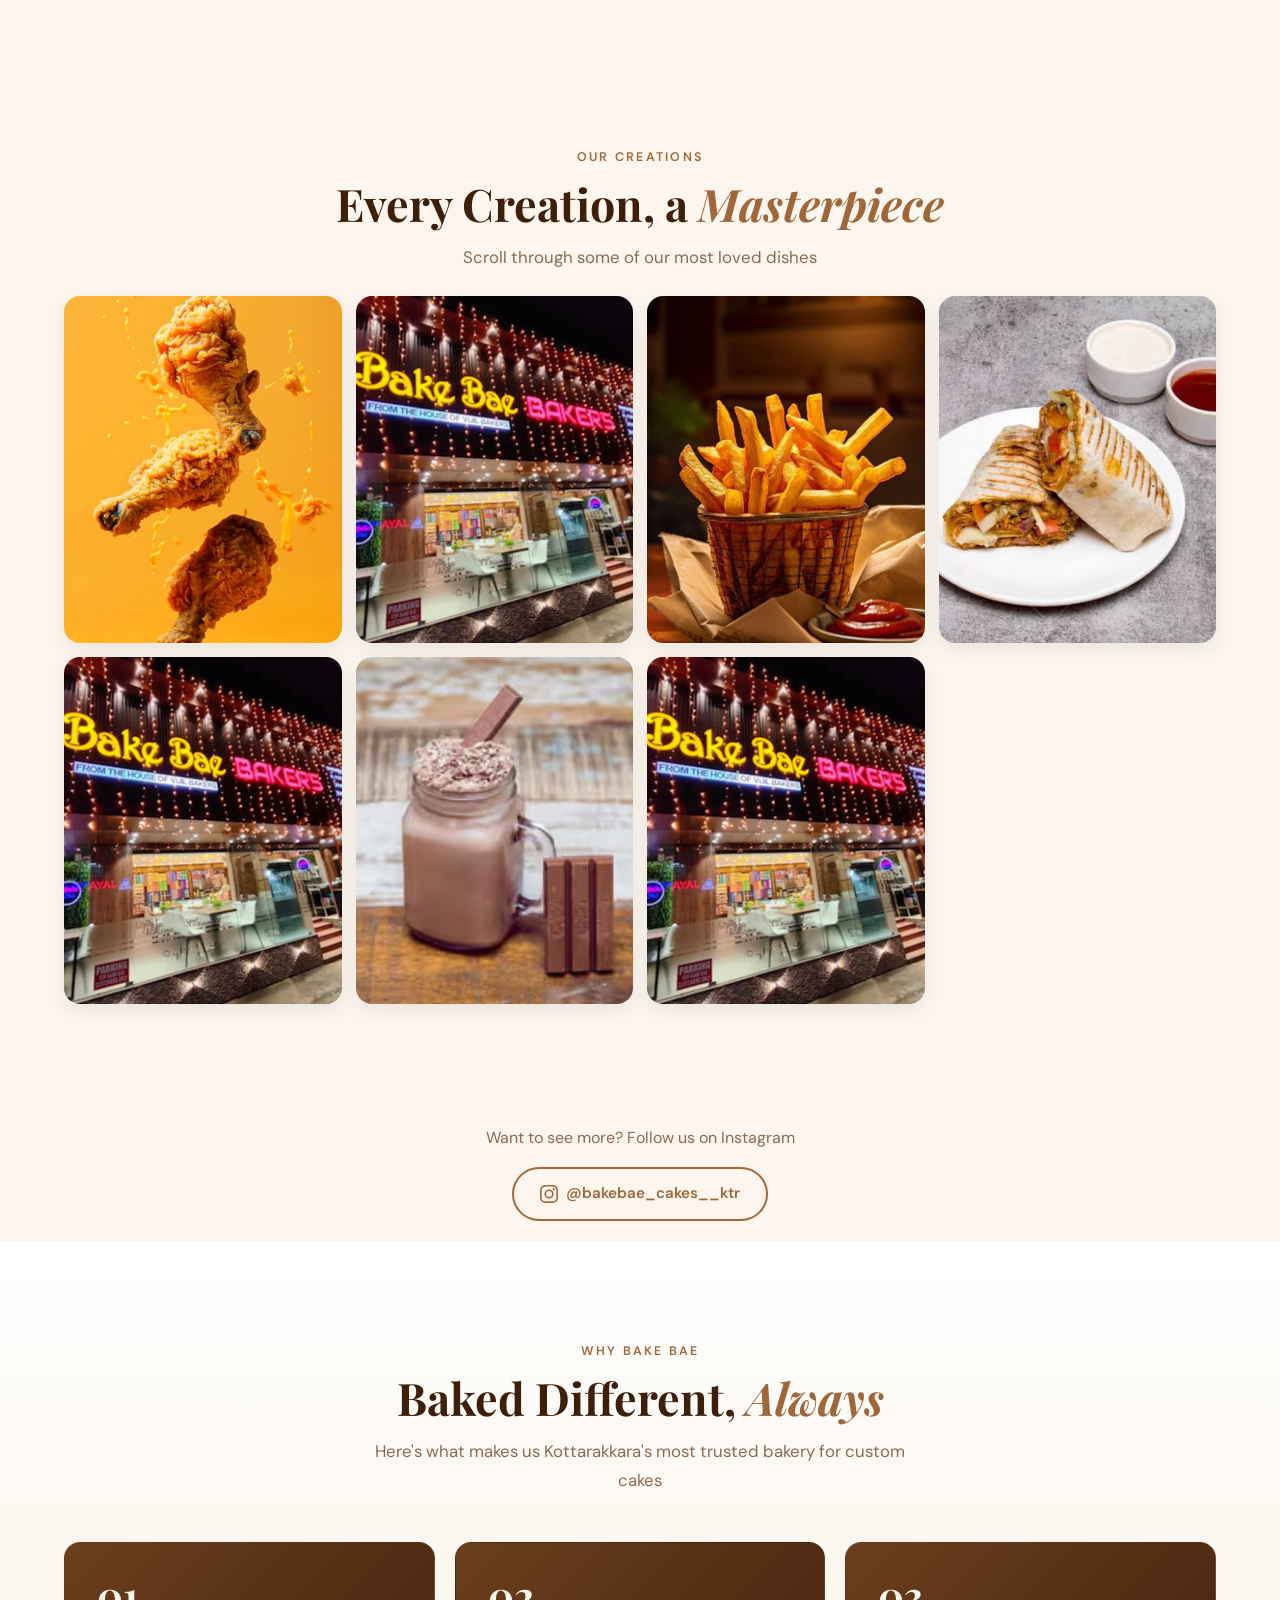
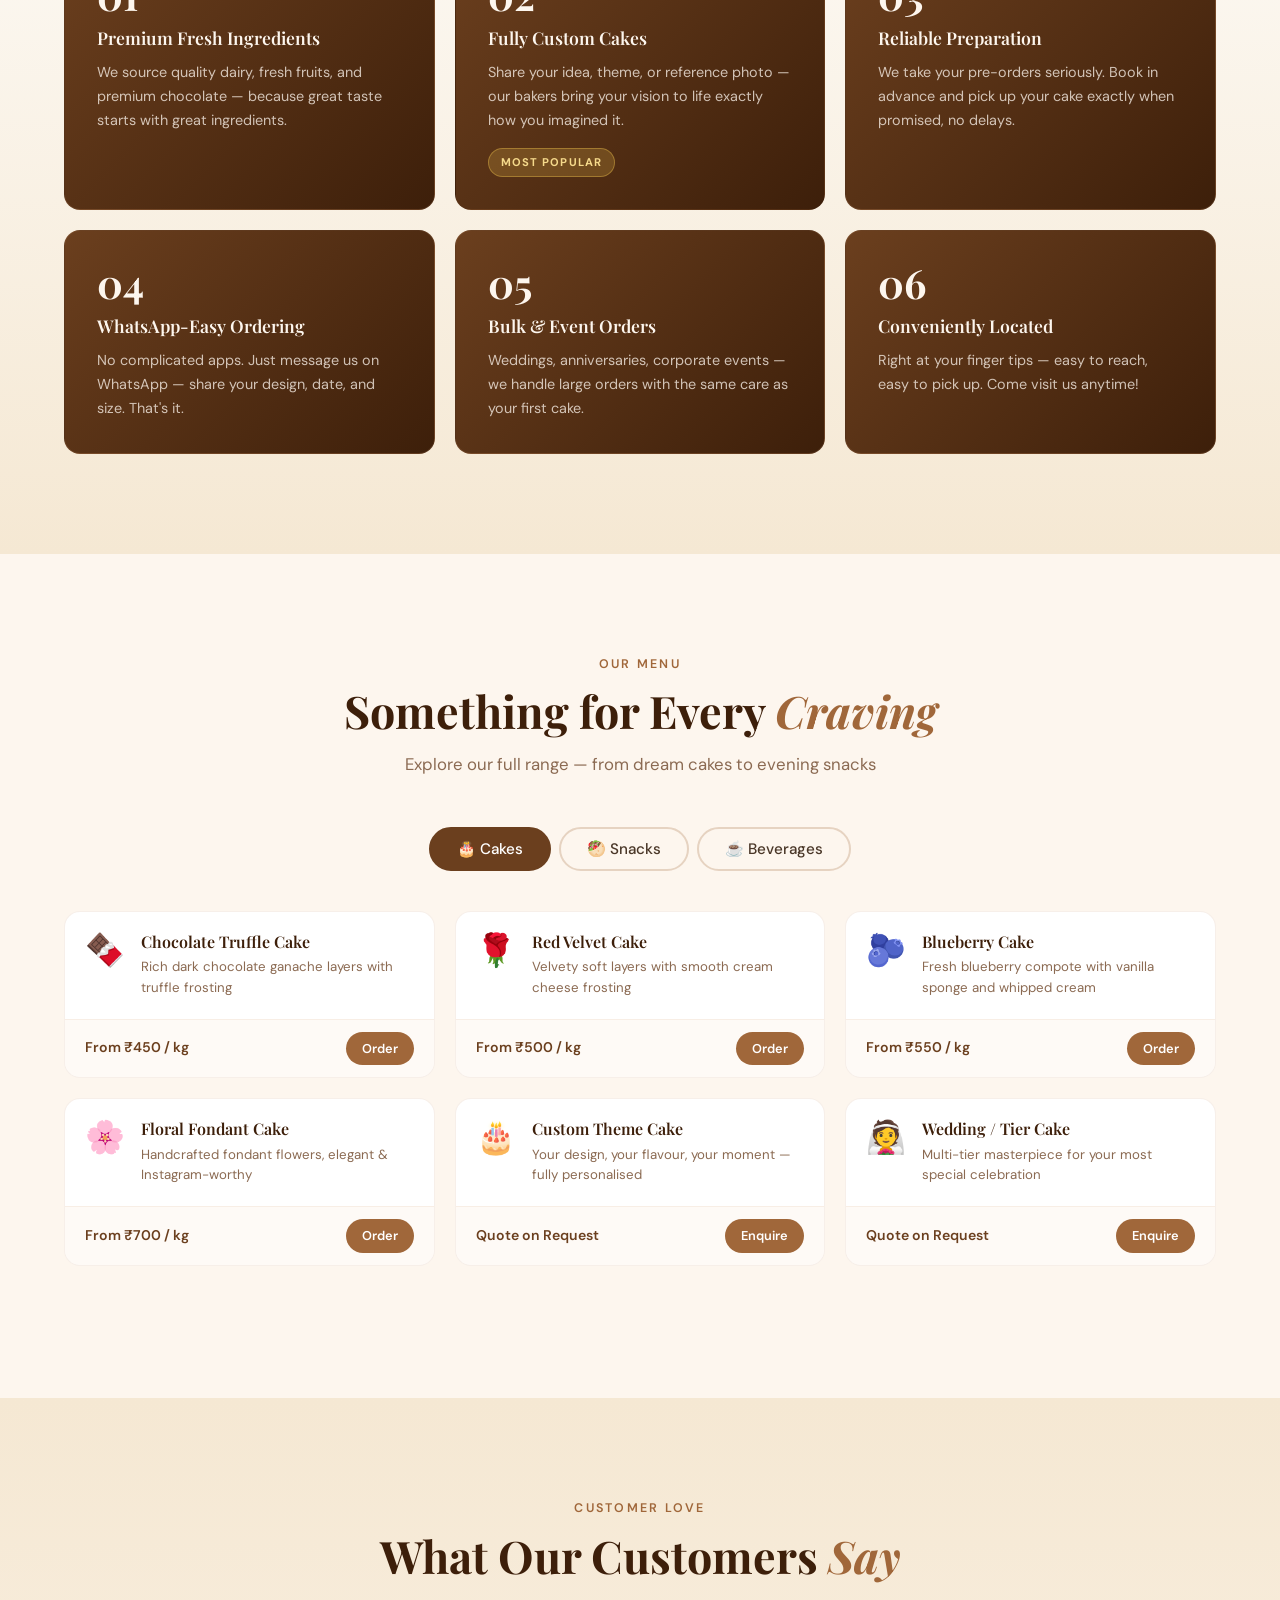
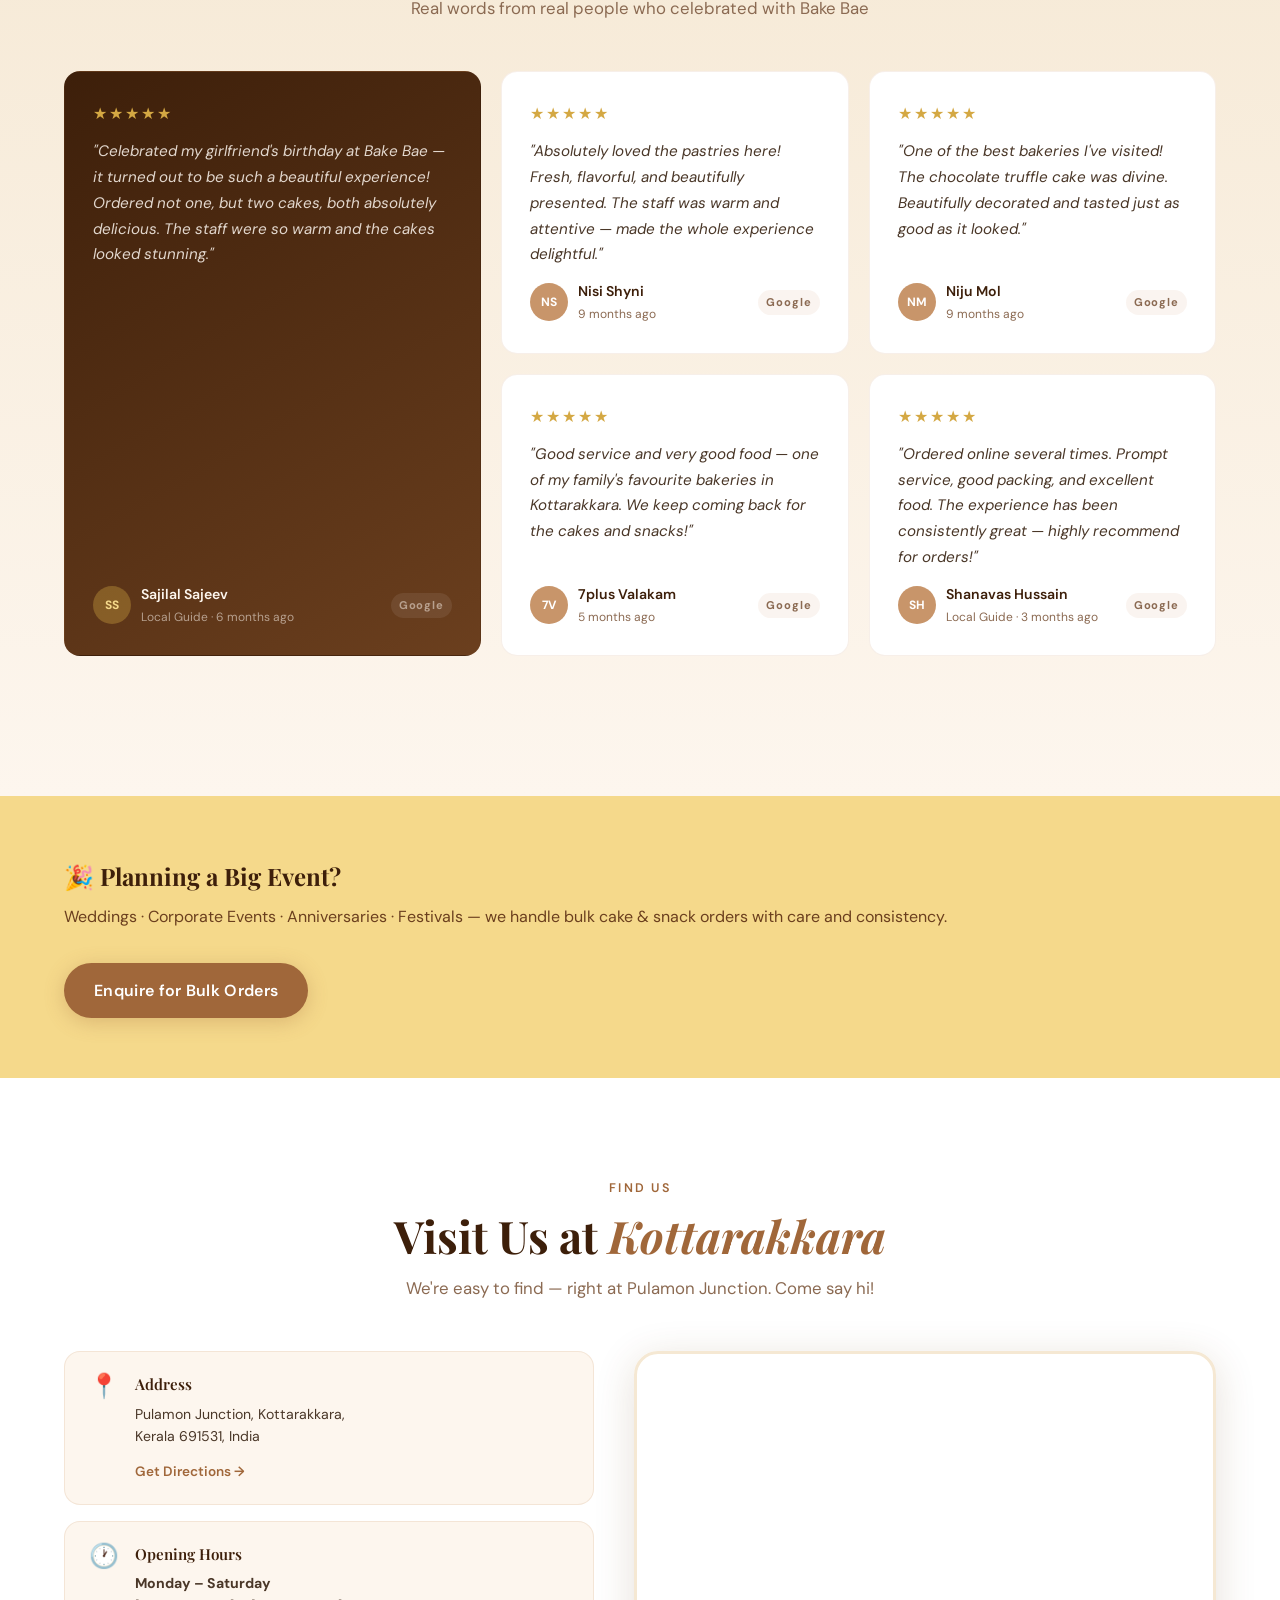
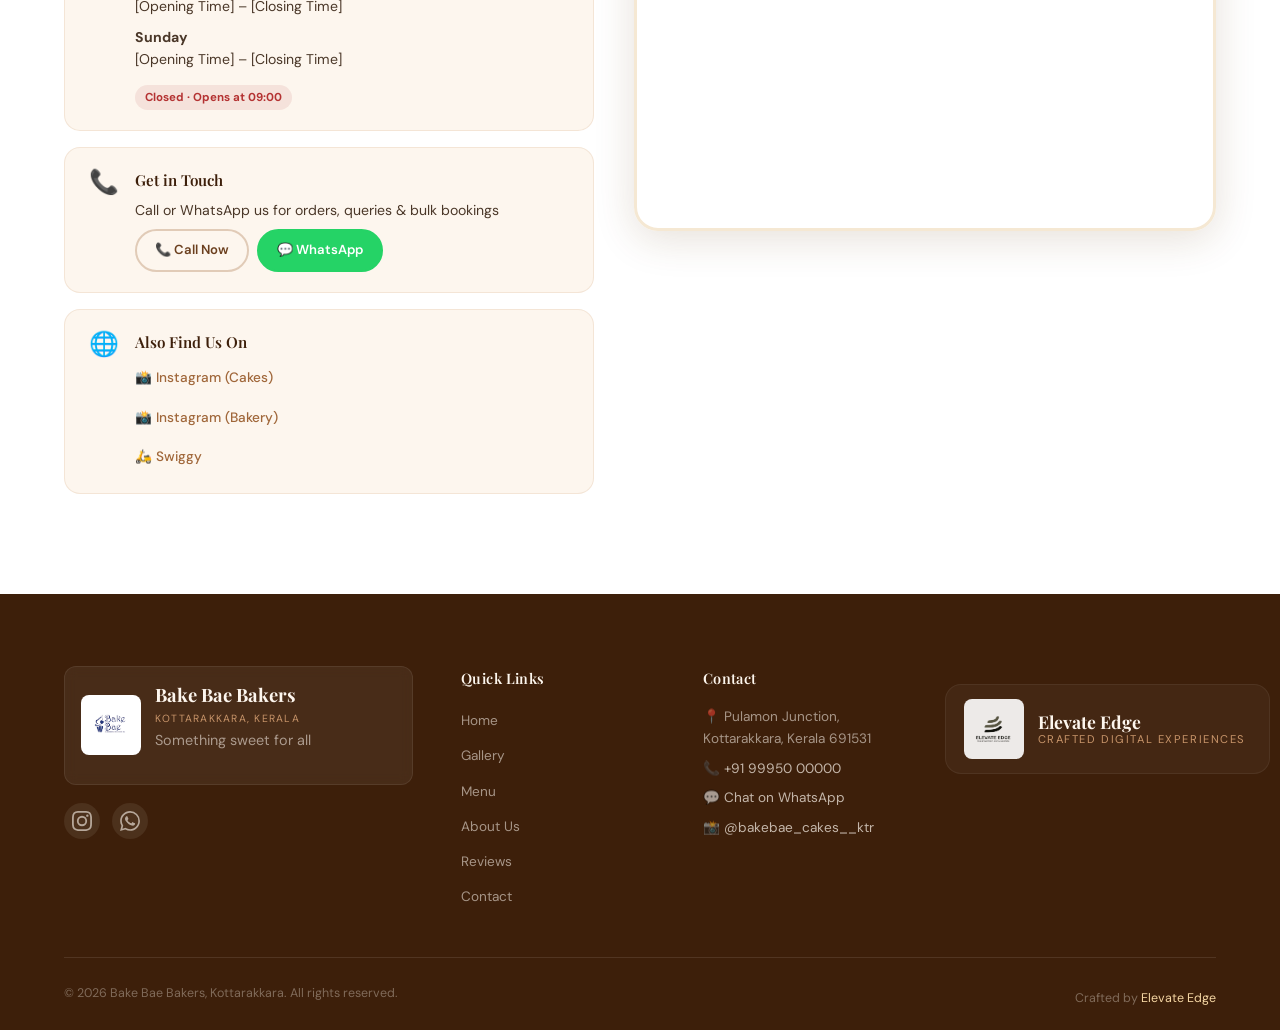
==== commit c0c73d5b: "complete" ====
--- a/home.html
+++ b/home.html
@@ -696,14 +696,16 @@
     <div class="container">
       <div class="footer-grid">
         <div class="footer-brand">
-          <div class="footer-logo">
-            <img src="assets/logo.png" alt="Bake Bae Logo" class="footer-logo-img">
-            <div>
+          <div class="footer-brand-box">
+            <img src="assets/logo.png" class="footer-logo-img" />
+
+            <div class="footer-brand-text">
               <div class="footer-logo-name">Bake Bae Bakers</div>
-              <div class="footer-logo-sub">Kottarakkara, Kerala</div>
-            </div>
-          </div>
-          <p class="footer-tagline">Something sweet for all</p>
+              <div class="footer-logo-sub">KOTTARAKKARA, KERALA</div>
+              <p class="footer-tagline">Something sweet for all</p>
+            </div>
+          </div>
+          
           <div class="footer-social">
             <a href="https://www.instagram.com/bakebae_cakes__ktr/" target="_blank" aria-label="Instagram (Cakes)">
               <svg width="20" height="20" viewBox="0 0 24 24" fill="currentColor"><path d="M12 2.163c3.204 0 3.584.012 4.85.07 3.252.148 4.771 1.691 4.919 4.919.058 1.265.069 1.645.069 4.849 0 3.205-.012 3.584-.069 4.849-.149 3.225-1.664 4.771-4.919 4.919-1.266.058-1.644.07-4.85.07-3.204 0-3.584-.012-4.849-.07-3.26-.149-4.771-1.699-4.919-4.92-.058-1.265-.07-1.644-.07-4.849 0-3.204.013-3.583.07-4.849.149-3.227 1.664-4.771 4.919-4.919 1.266-.057 1.645-.069 4.849-.069zM12 0C8.741 0 8.333.014 7.053.072 2.695.272.273 2.69.073 7.052.014 8.333 0 8.741 0 12c0 3.259.014 3.668.072 4.948.2 4.358 2.618 6.78 6.98 6.98C8.333 23.986 8.741 24 12 24c3.259 0 3.668-.014 4.948-.072 4.354-.2 6.782-2.618 6.979-6.98.059-1.28.073-1.689.073-4.948 0-3.259-.014-3.667-.072-4.947-.196-4.354-2.617-6.78-6.979-6.98C15.668.014 15.259 0 12 0zm0 5.838a6.162 6.162 0 100 12.324 6.162 6.162 0 000-12.324zM12 16a4 4 0 110-8 4 4 0 010 8zm6.406-11.845a1.44 1.44 0 100 2.881 1.44 1.44 0 000-2.881z"/></svg>
@@ -730,9 +732,25 @@
           <p>📍 Pulamon Junction,<br />Kottarakkara, Kerala 691531</p>
           <p>📞 <a href="tel:+919995000000">+91 99950 00000</a></p>
           <p>💬 <a href="https://wa.me/919995000000" target="_blank">Chat on WhatsApp</a></p>
-          <p>📸 <a href="https://www.instagram.com/bakebae_cakes__ktr/" target="_blank">@bakebae_cakes__ktr</a></p>
-        </div>
-      </div>
+          <p>📸 <a href="https://www.instagram.com/bakebae_cakes__ktr/" target="_blank">@bakebae_cakes__ktr</a></p>          
+        </div>
+
+        <!-- RIGHT: elevate edge -->
+    <a href="https://www.instagram.com/elevate.edge__" target="_blank" class="footer-dev">
+  <div class="footer-dev-box">
+    <img src="assets/elevate-logo.png" class="dev-logo">
+
+    <div class="dev-text">
+      <div class="dev-name">Elevate Edge</div>
+      <div class="dev-sub">Crafted Digital Experiences</div>
+    </div>
+  </div>
+</a>
+
+      </div>
+
+
+      
       
       <div class="footer-bottom">
         <p>© 2026 Bake Bae Bakers, Kottarakkara. All rights reserved.</p>
--- a/style.css
+++ b/style.css
@@ -1228,6 +1228,9 @@
 .footer-tagline { font-size: 0.9rem; color: rgba(253, 246, 238, 0.55); line-height: 1.7; margin-bottom: 1.25rem; }
 
 .footer-social { display: flex; gap: 12px; }
+.footer-social {
+  margin-top: 18px; /* 👈 increase/decrease as you like */
+}
 .footer-social a {
   width: 36px;
   height: 36px;
@@ -2219,4 +2222,118 @@
 .footer-credit a:hover {
   color: #fff;
   text-shadow: 0 0 8px rgba(255, 200, 150, 0.5);
+}
+body {
+  opacity: 0;
+  animation: fadeInPage 1.2s ease forwards;
+}
+
+@keyframes fadeInPage {
+  to {
+    opacity: 1;
+  }
+}
+
+.footer-brand-box {
+  display: flex;
+  align-items: center;
+  gap: 14px;
+
+  background: rgba(255, 255, 255, 0.06); /* subtle contrast */
+  padding: 12px 16px;
+  border-radius: 12px;
+
+  backdrop-filter: blur(6px);
+  border: 1px solid rgba(255,255,255,0.08);
+}
+
+.footer-logo-img {
+  width: 60px; /* smaller = sharper look */
+  height: auto;
+  border-radius: 8px;
+  background: #fff; /* THIS is key → logo pops */
+  padding: 6px;
+}
+
+.footer-brand-text {
+  display: flex;
+  flex-direction: column;
+}
+
+.footer-dev {
+  margin-top: 18px;
+  display: flex;
+}
+
+.footer-dev-box {
+  display: flex;
+  align-items: center;
+  gap: 14px;
+
+  width: 120%; /* 👈 fixes alignment */
+
+  background: rgba(255,255,255,0.04);
+  border: 1px solid rgba(255,255,255,0.06);
+
+  padding: 14px 18px;
+  border-radius: 16px;
+
+  transition: 0.3s ease;
+}
+
+.footer-dev-box:hover {
+  transform: translateY(-2px);
+  background: rgba(255,255,255,0.06);
+}
+
+.dev-logo {
+  width: 60px;
+  height: 60px;
+  object-fit: contain;
+
+  background: rgba(255,255,255,0.9); /* 👈 softer than pure white */
+  border-radius: 8px;
+  padding: 5px;
+}
+
+.dev-text {
+  display: flex;
+  flex-direction: column;
+  line-height: 1.2;
+}
+
+.dev-name {
+  font-family: var(--font-display);
+   font-size: 1.1rem;
+  font-weight: 700;
+  color: var(--cream);
+}
+
+.dev-sub {
+  font-size: 0.7rem;
+  letter-spacing: 0.14em;
+  text-transform: uppercase;
+  color: var(--brown-light);
+}
+.footer-grid > div:last-child {
+  display: flex;
+  flex-direction: column;
+}
+.contact-flex {
+  display: flex;
+  justify-content: space-between;
+  align-items: flex-start;
+  gap: 20px;
+}
+
+.contact-left {
+  flex: 1;
+}
+
+.footer-dev {
+  flex-shrink: 0;
+}
+.footer-dev {
+  display: inline-block;
+  text-decoration: none;
 }
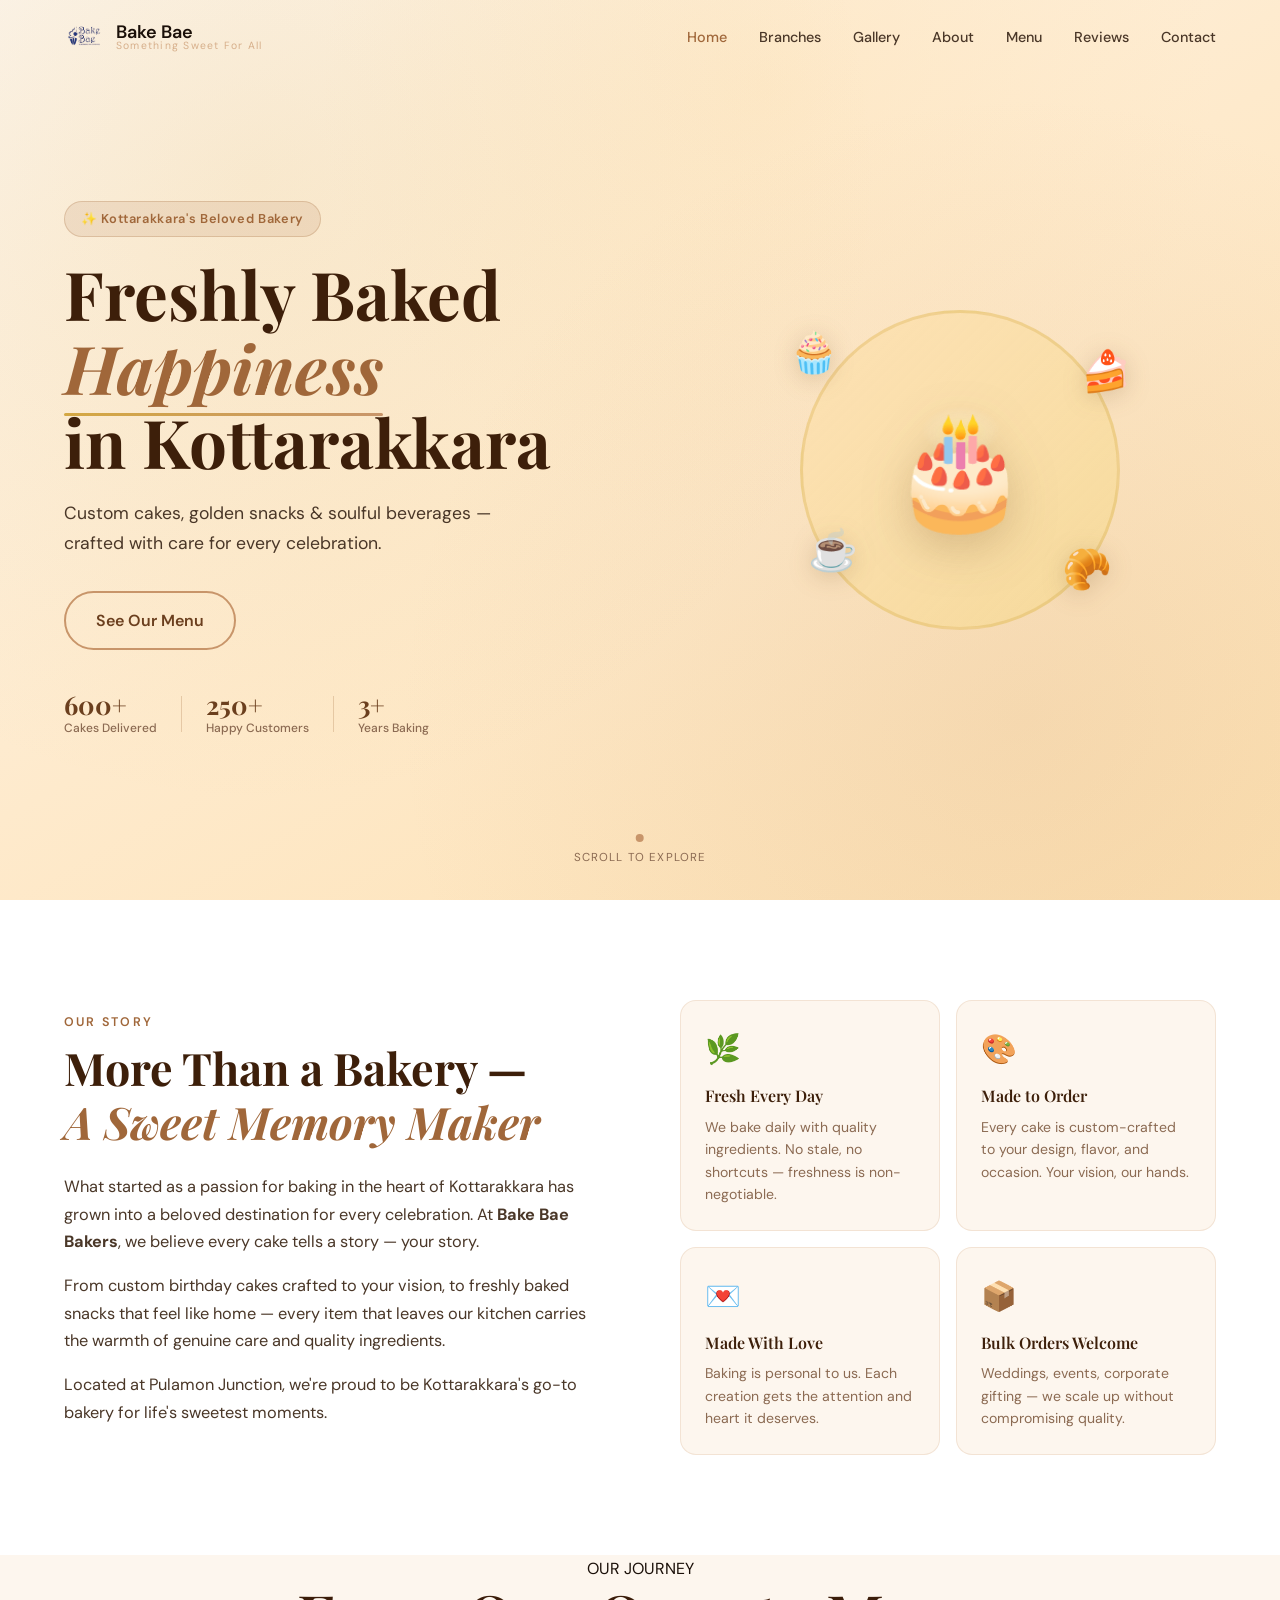
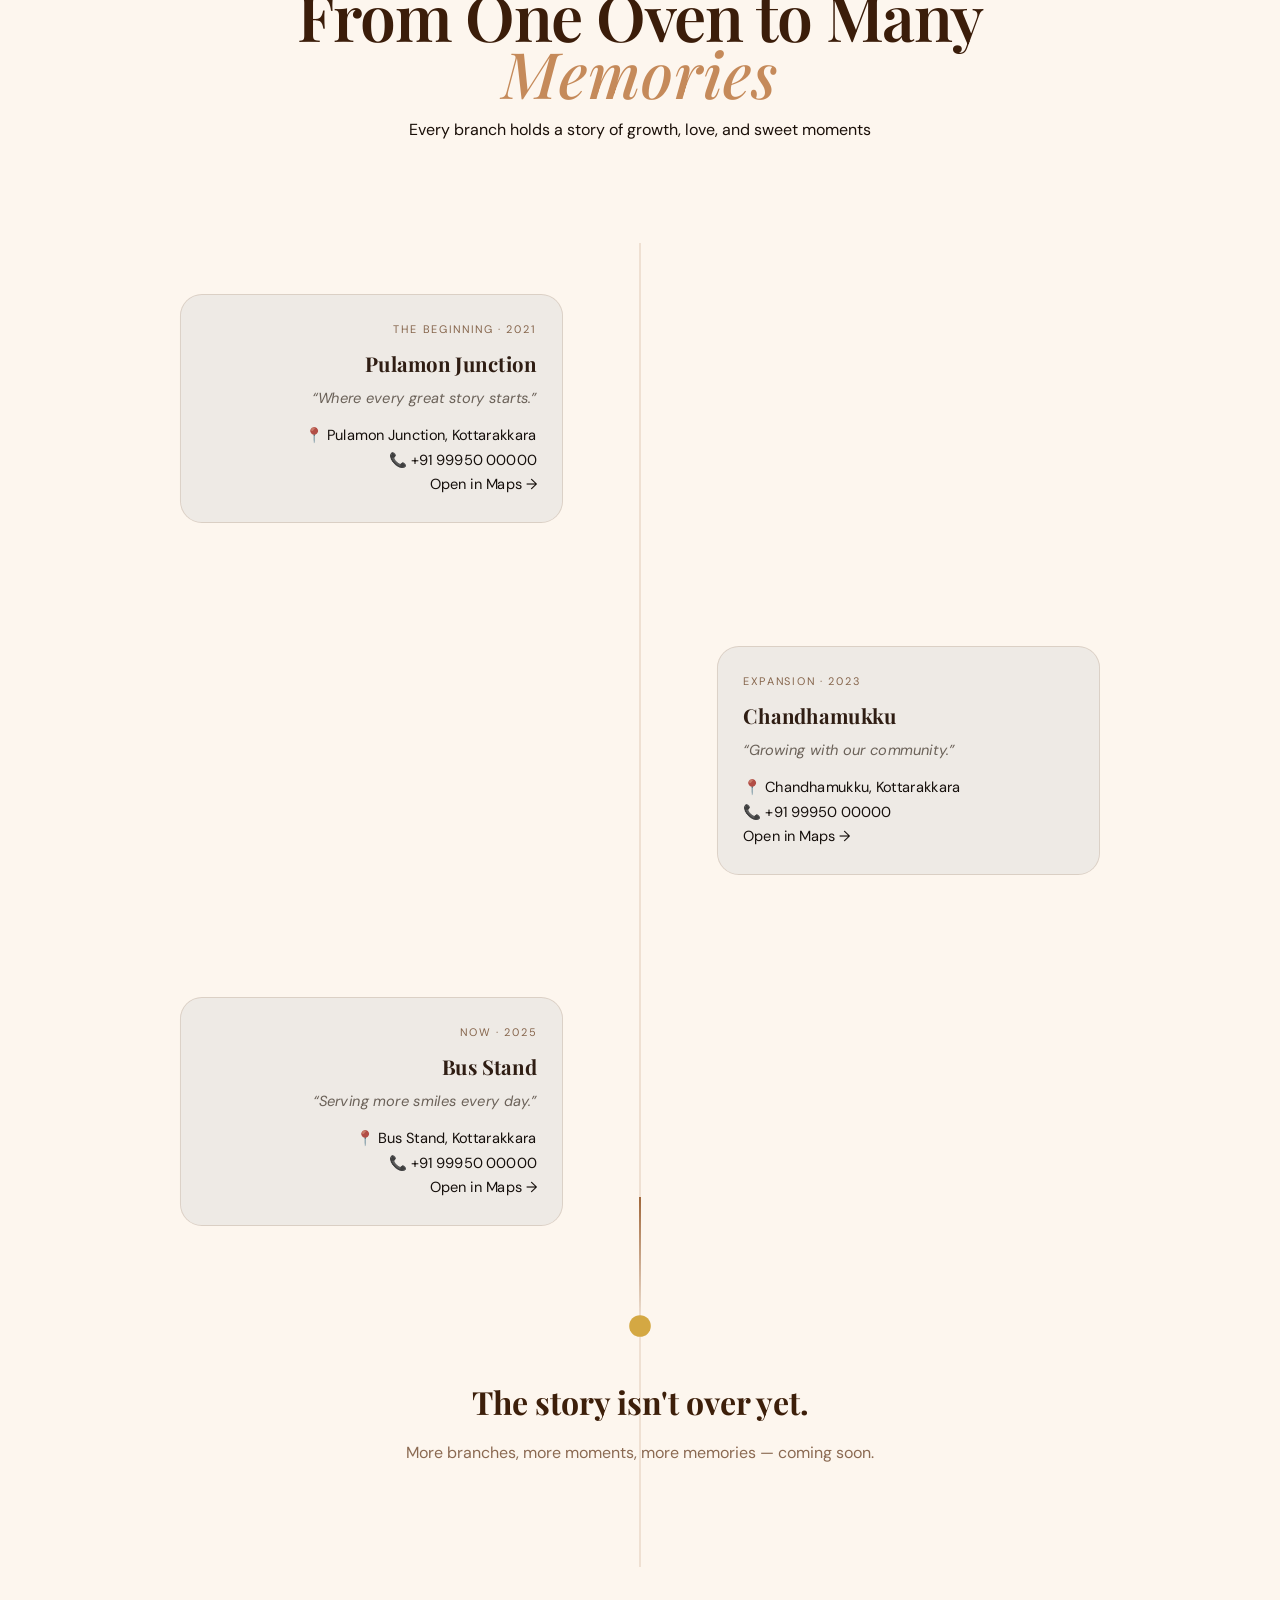
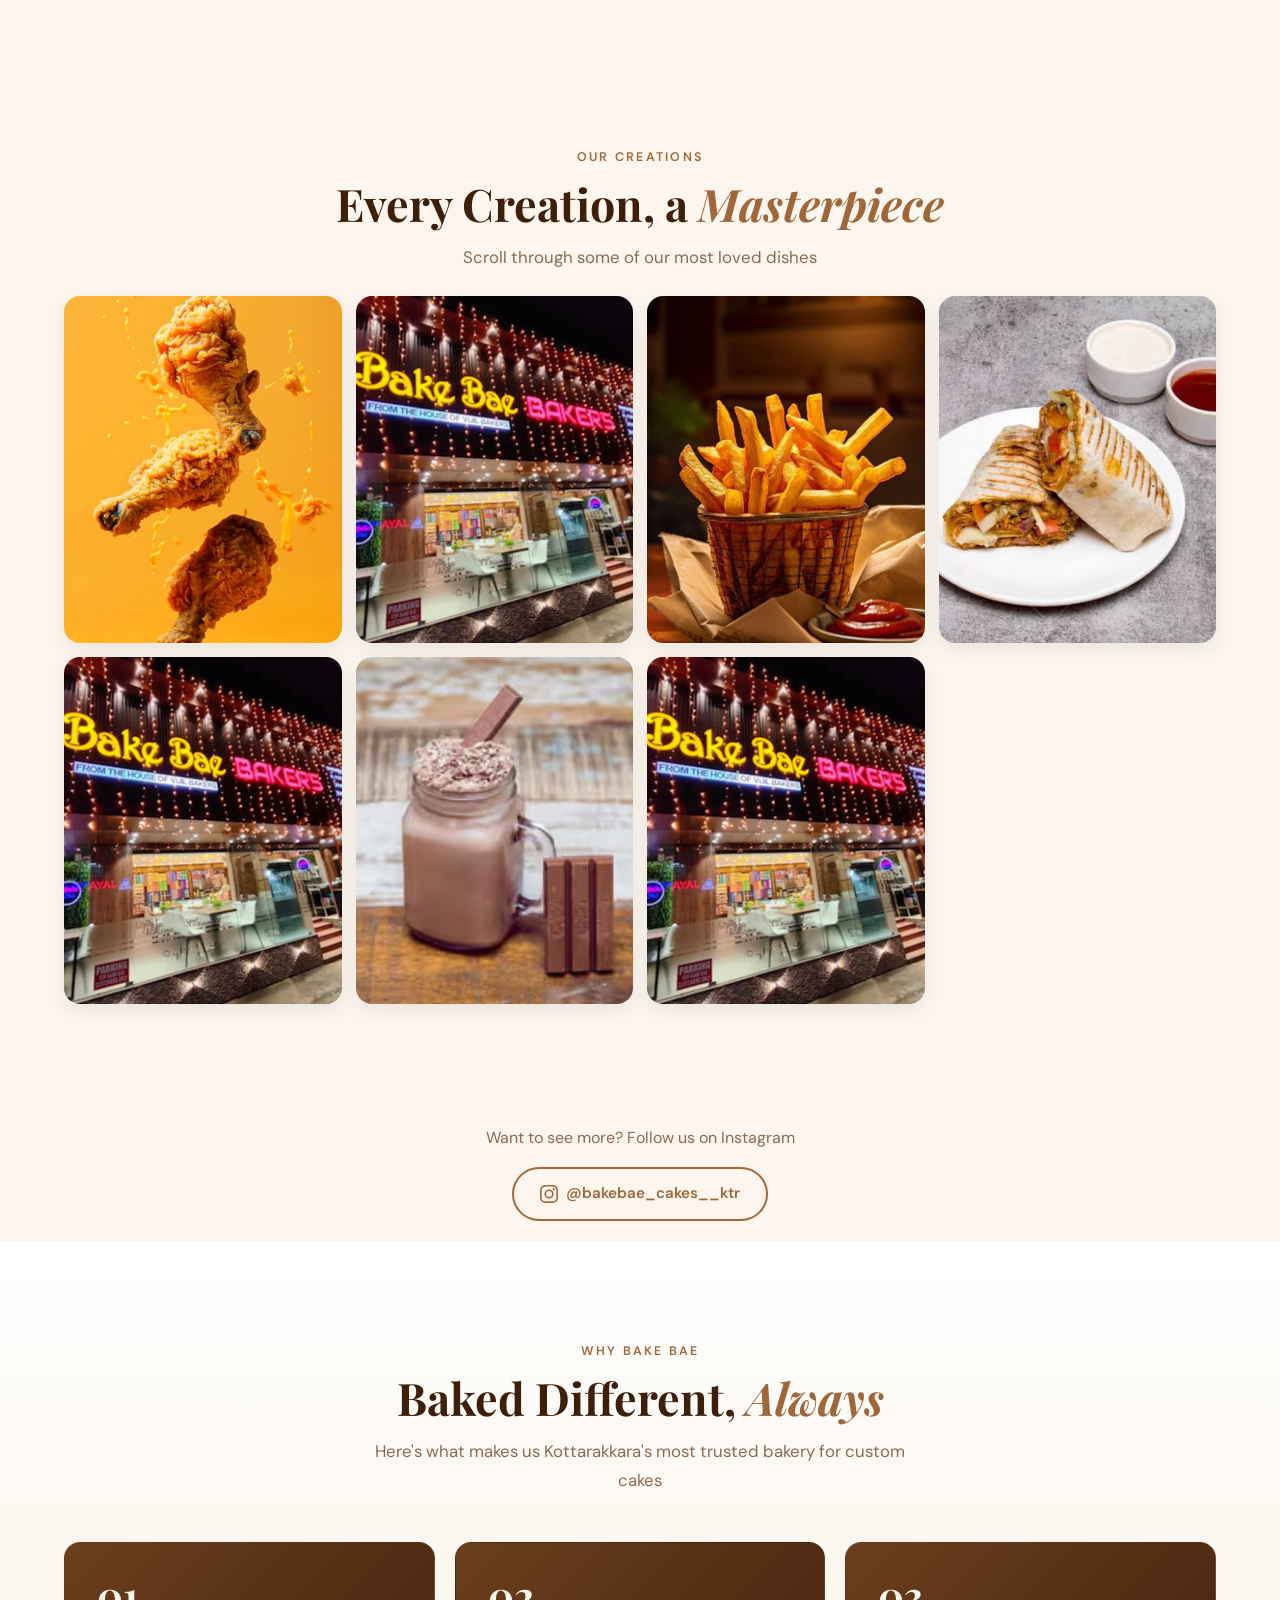
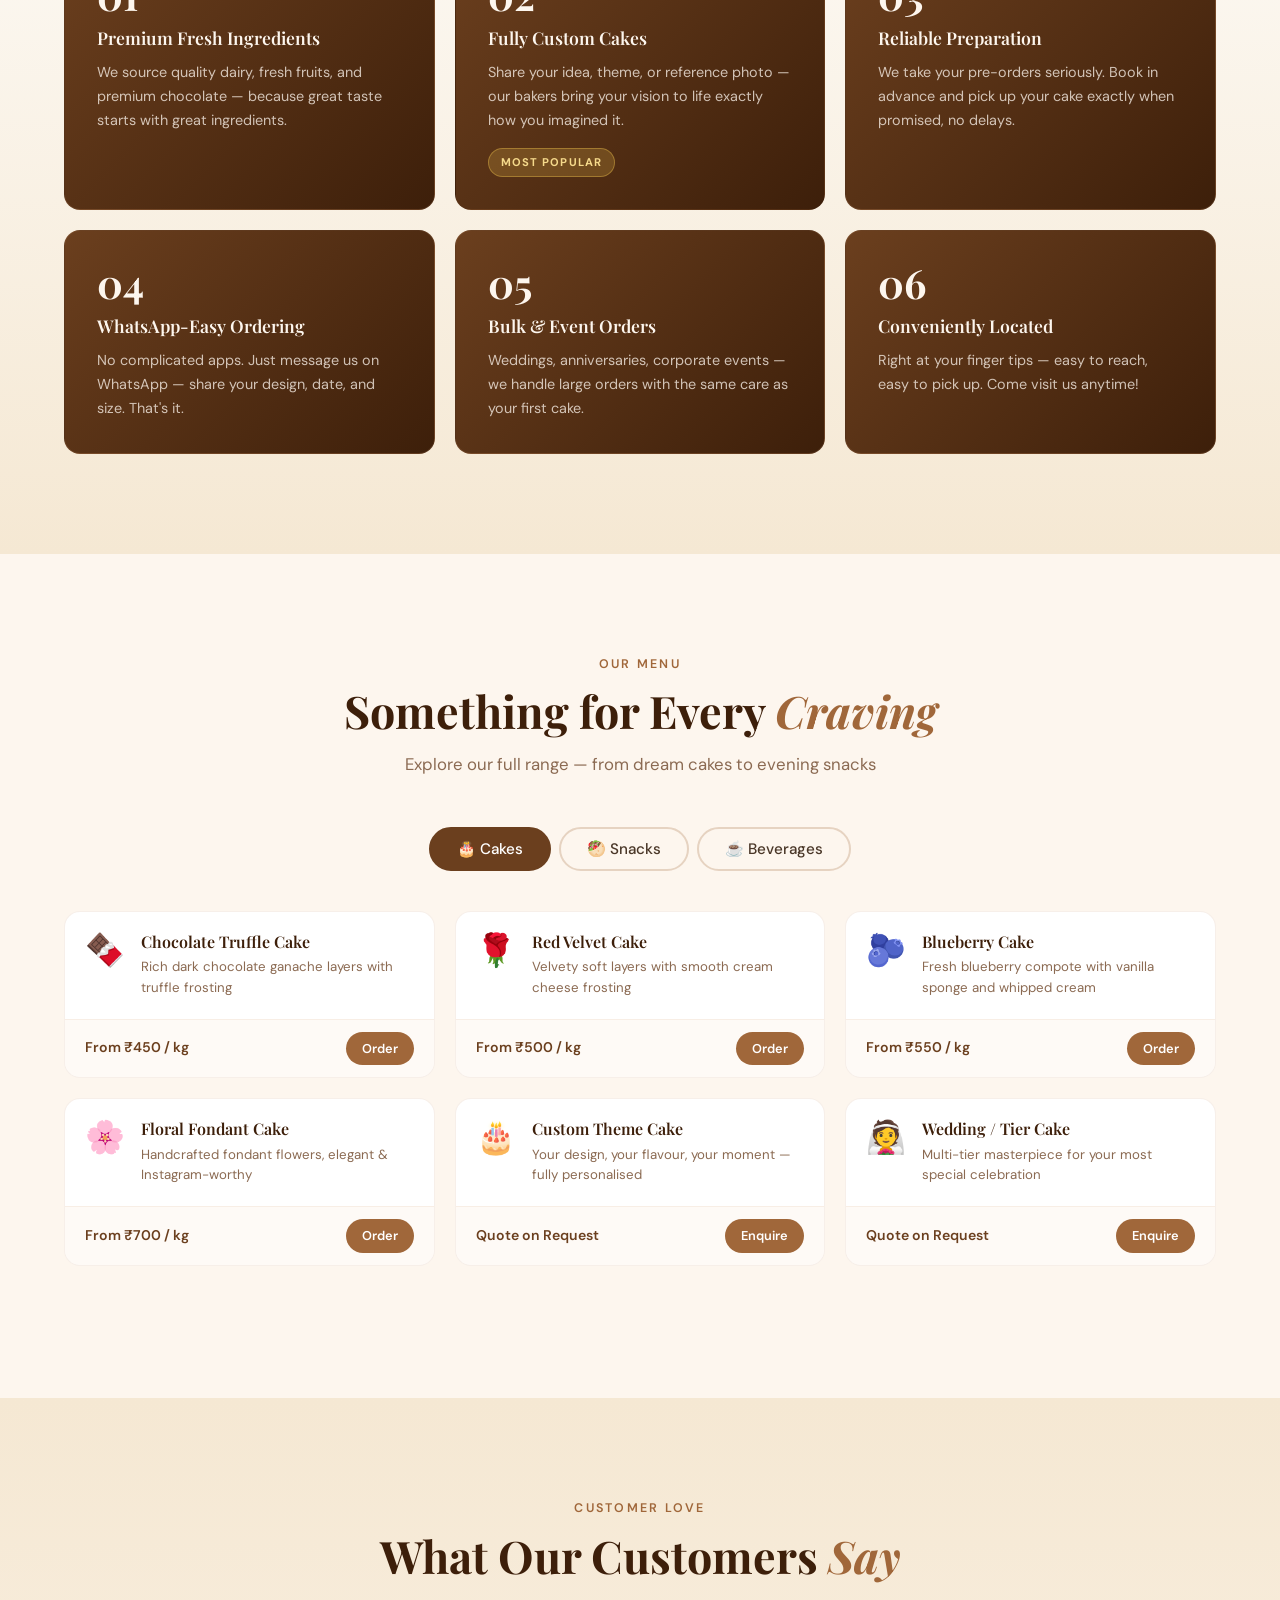
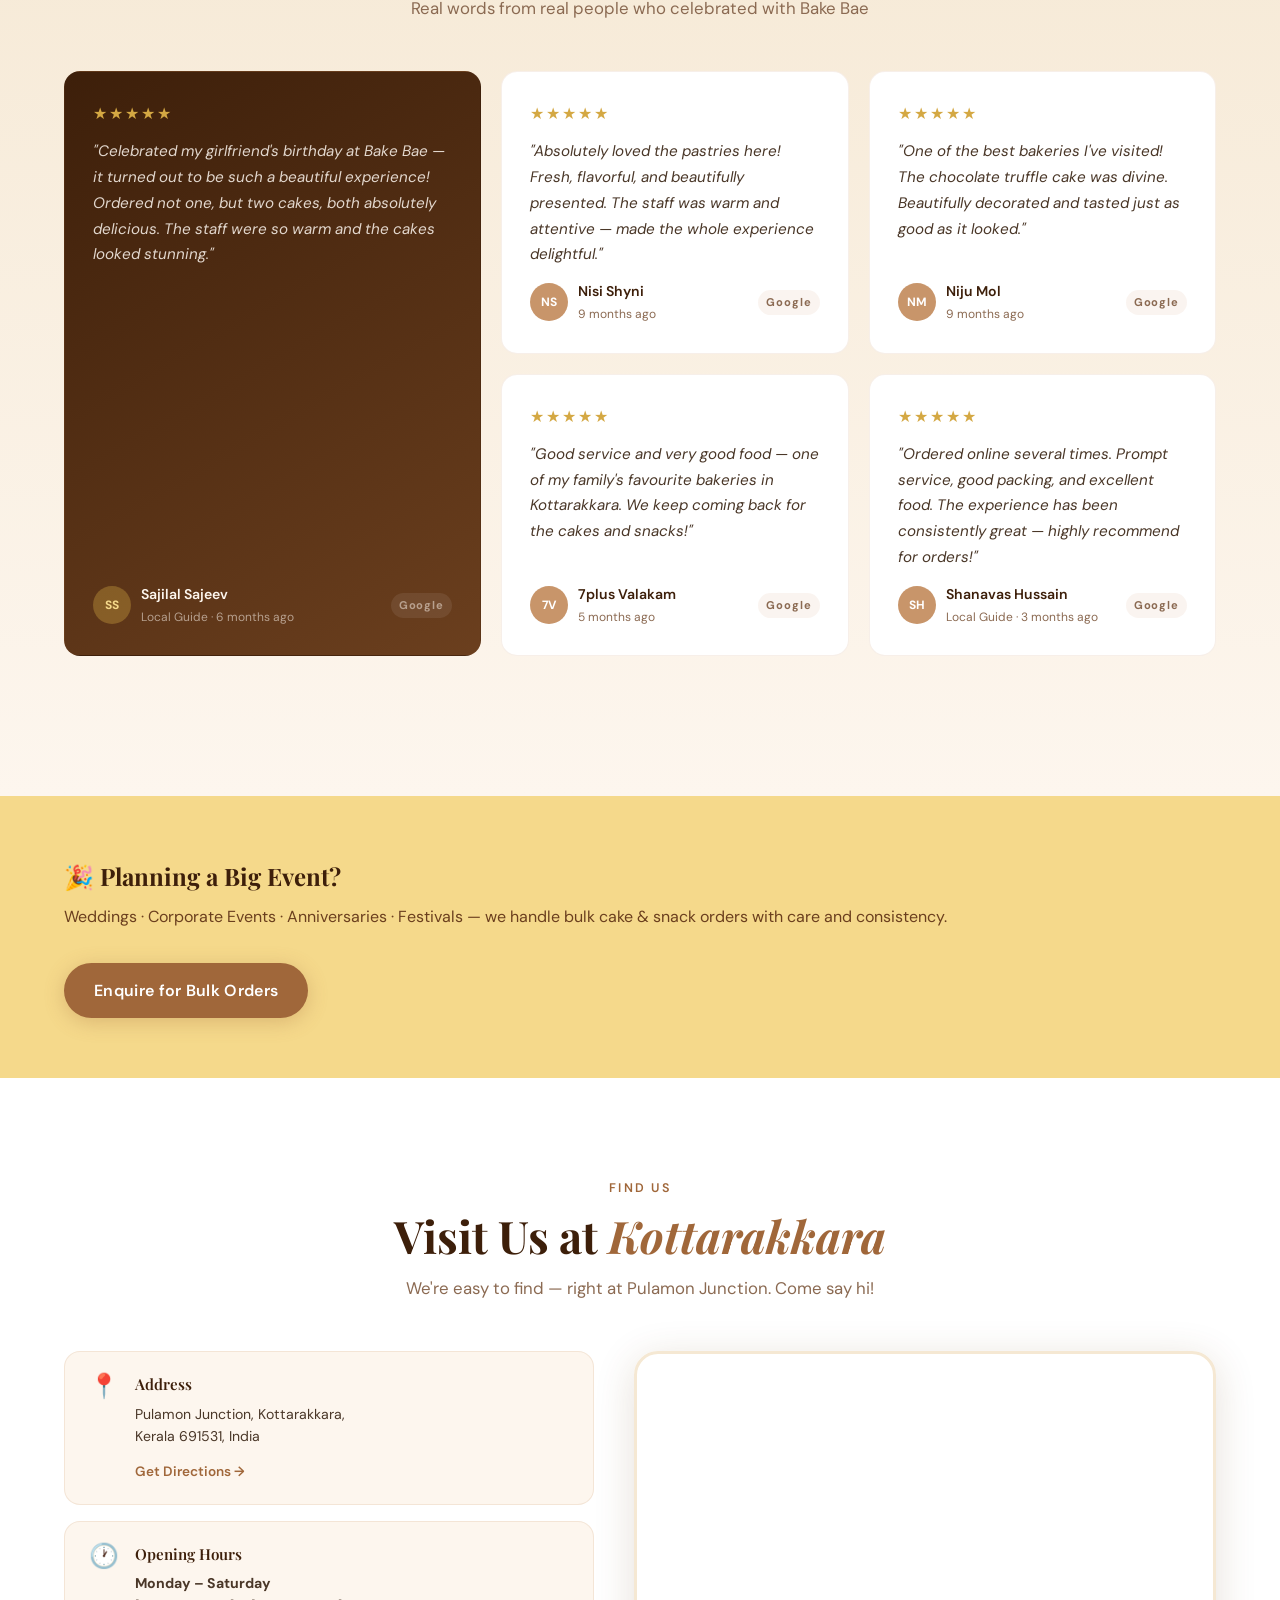
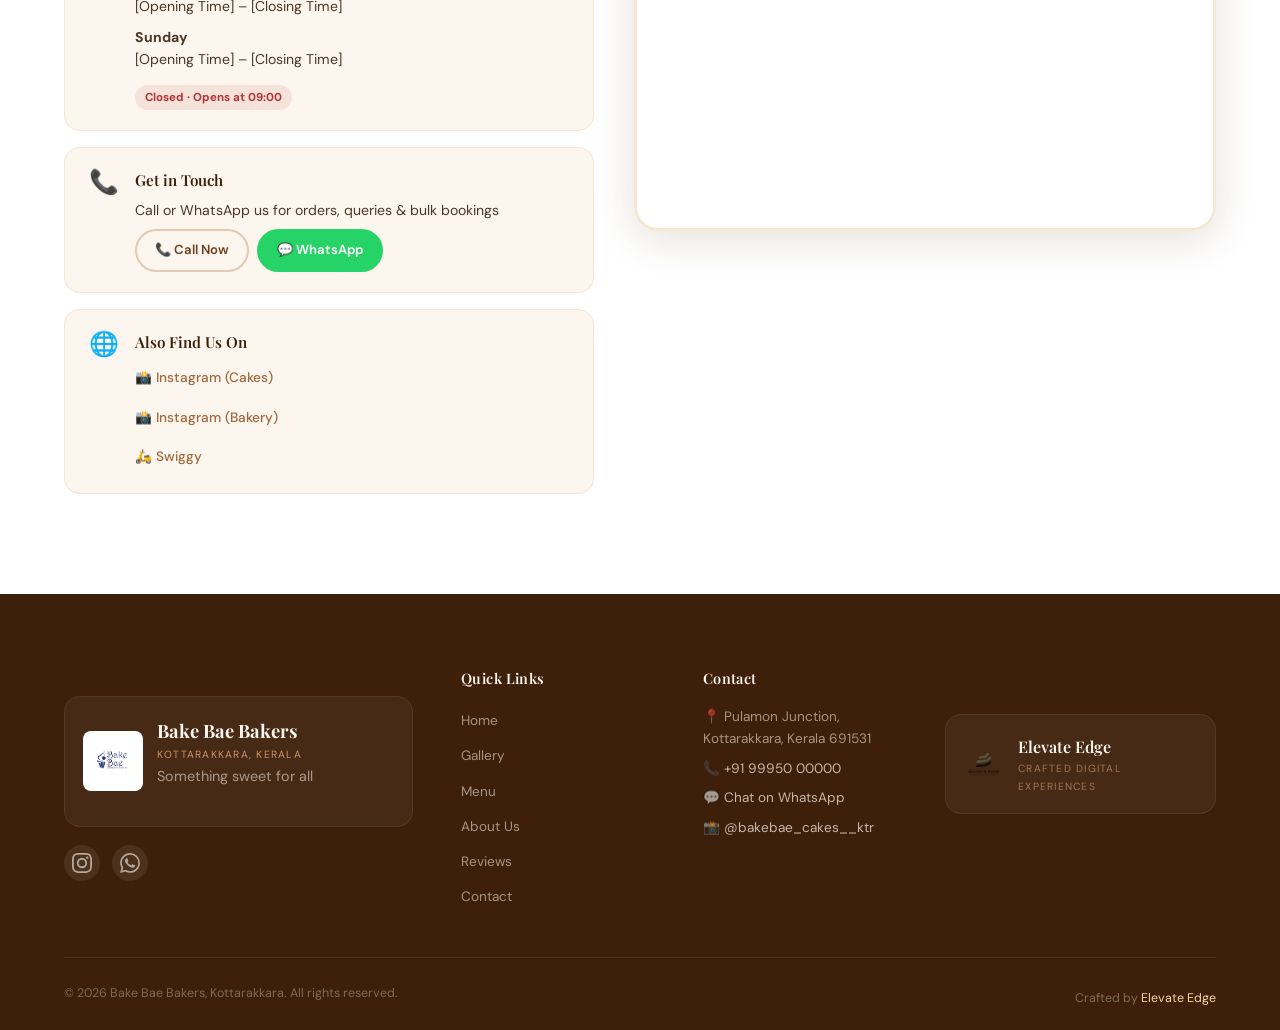
==== commit 9f964d28: "complete final final" ====
--- a/home.html
+++ b/home.html
@@ -17,6 +17,24 @@
 
 </head>
 <body>
+
+
+
+  <!-- ===== GLOBAL LOADER ===== -->
+<div id="globalLoader">
+  <div class="loader-inner">
+    <img src="assets/logo.png" class="loader-logo" />
+
+    <p id="loaderText">Warming up the oven…</p>
+
+    <div class="loader-bar">
+      <div id="loaderProgress"></div>
+    </div>
+
+    <span id="loaderPercent">0%</span>
+  </div>
+</div>
+
 
   <!-- ===== NAVBAR ===== -->
   <nav class="navbar" id="navbar">
@@ -737,14 +755,13 @@
 
         <!-- RIGHT: elevate edge -->
     <a href="https://www.instagram.com/elevate.edge__" target="_blank" class="footer-dev">
-  <div class="footer-dev-box">
-    <img src="assets/elevate-logo.png" class="dev-logo">
-
-    <div class="dev-text">
-      <div class="dev-name">Elevate Edge</div>
-      <div class="dev-sub">Crafted Digital Experiences</div>
-    </div>
+  <div class="footer-brand-box">
+  <img src="assets/elevate-logo.png" class="brand-logo" />
+  <div>
+    <div class="brand-title">Elevate Edge</div>
+    <div class="brand-sub">CRAFTED DIGITAL EXPERIENCES</div>
   </div>
+</div>
 </a>
 
       </div>
--- a/style.css
+++ b/style.css
@@ -2336,4 +2336,126 @@
 .footer-dev {
   display: inline-block;
   text-decoration: none;
+}
+
+/* ===== LOADER ===== */
+#globalLoader {
+  position: fixed;
+  inset: 0;
+  background: var(--cream);
+  display: flex;
+  align-items: center;
+  justify-content: center;
+  z-index: 9999;
+  transition: opacity 0.6s ease, visibility 0.6s ease;
+}
+
+#globalLoader.hidden {
+  opacity: 0;
+  visibility: hidden;
+}
+
+.loader-inner {
+  display: flex;
+  flex-direction: column;
+  align-items: center;
+  justify-content: center;
+}
+
+.loader-logo {
+  width: 120px;
+  height: auto;
+  display: block;
+  margin: 0 auto 20px;
+  object-fit: contain;
+}
+
+#loaderText {
+  font-size: 1rem;
+  color: var(--text-mid);
+  margin-bottom: 16px;
+}
+
+.loader-bar {
+  width: 220px;
+  height: 6px;
+  background: var(--cream-dark);
+  border-radius: 10px;
+  overflow: hidden;
+  margin: 0 auto 10px;
+}
+
+#loaderProgress {
+  height: 100%;
+  width: 0%;
+  background: linear-gradient(90deg, var(--gold), var(--brown));
+  transition: width 0.2s ease;
+}
+
+#loaderPercent {
+  font-size: 0.8rem;
+  color: var(--text-light);
+}
+
+.footer-brand-box {
+  display: flex;
+  align-items: center;
+  gap: 14px;
+
+  margin-top: 24px;
+  padding: 16px 18px;
+
+  background: rgba(255, 255, 255, 0.06);
+  border: 1px solid rgba(255,255,255,0.08);
+
+  border-radius: 14px;
+  width: fit-content;
+
+  backdrop-filter: blur(8px);
+}
+
+.brand-logo {
+  width: 42px;
+  height: 42px;
+  border-radius: 8px;
+  object-fit: cover;
+}
+
+.brand-title {
+  font-family: var(--font-display);
+  font-size: 1rem;
+  font-weight: 600;
+  color: var(--cream);
+}
+
+.brand-sub {
+  font-size: 0.65rem;
+  letter-spacing: 0.12em;
+  color: var(--brown-light);
+}
+.footer-brand-box {
+  display: flex;
+  align-items: center;
+  gap: 14px;
+
+  margin-top: 30px;
+  padding: 18px;
+
+  width: 100%; /* 🔥 THIS fixes your issue */
+
+  background: rgba(255, 255, 255, 0.05);
+  border: 1px solid rgba(255,255,255,0.08);
+
+  border-radius: 16px;
+}
+
+@media (max-width: 768px) {
+  .footer-grid {
+    grid-template-columns: 1fr; /* stack */
+    gap: 2rem;
+  }
+
+  .footer {
+    padding: 60px 20px 0;
+  }
 }
